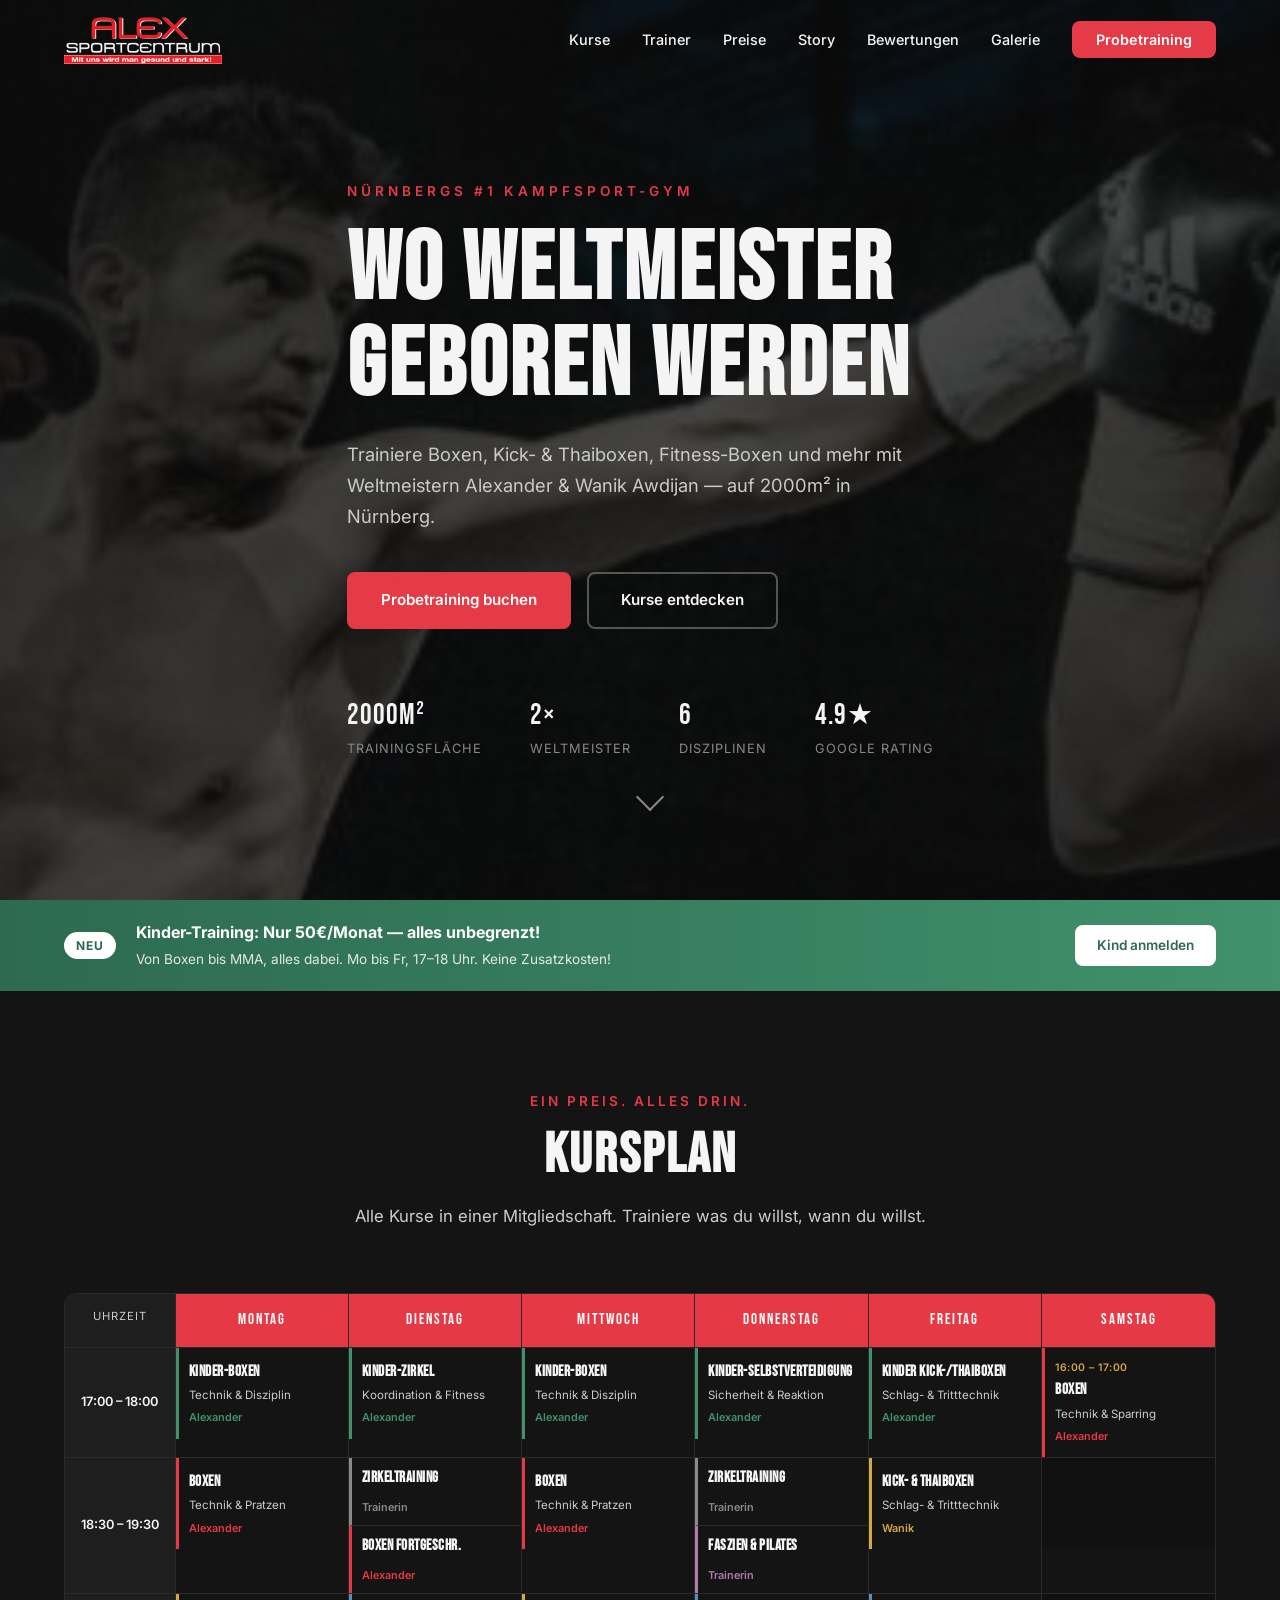
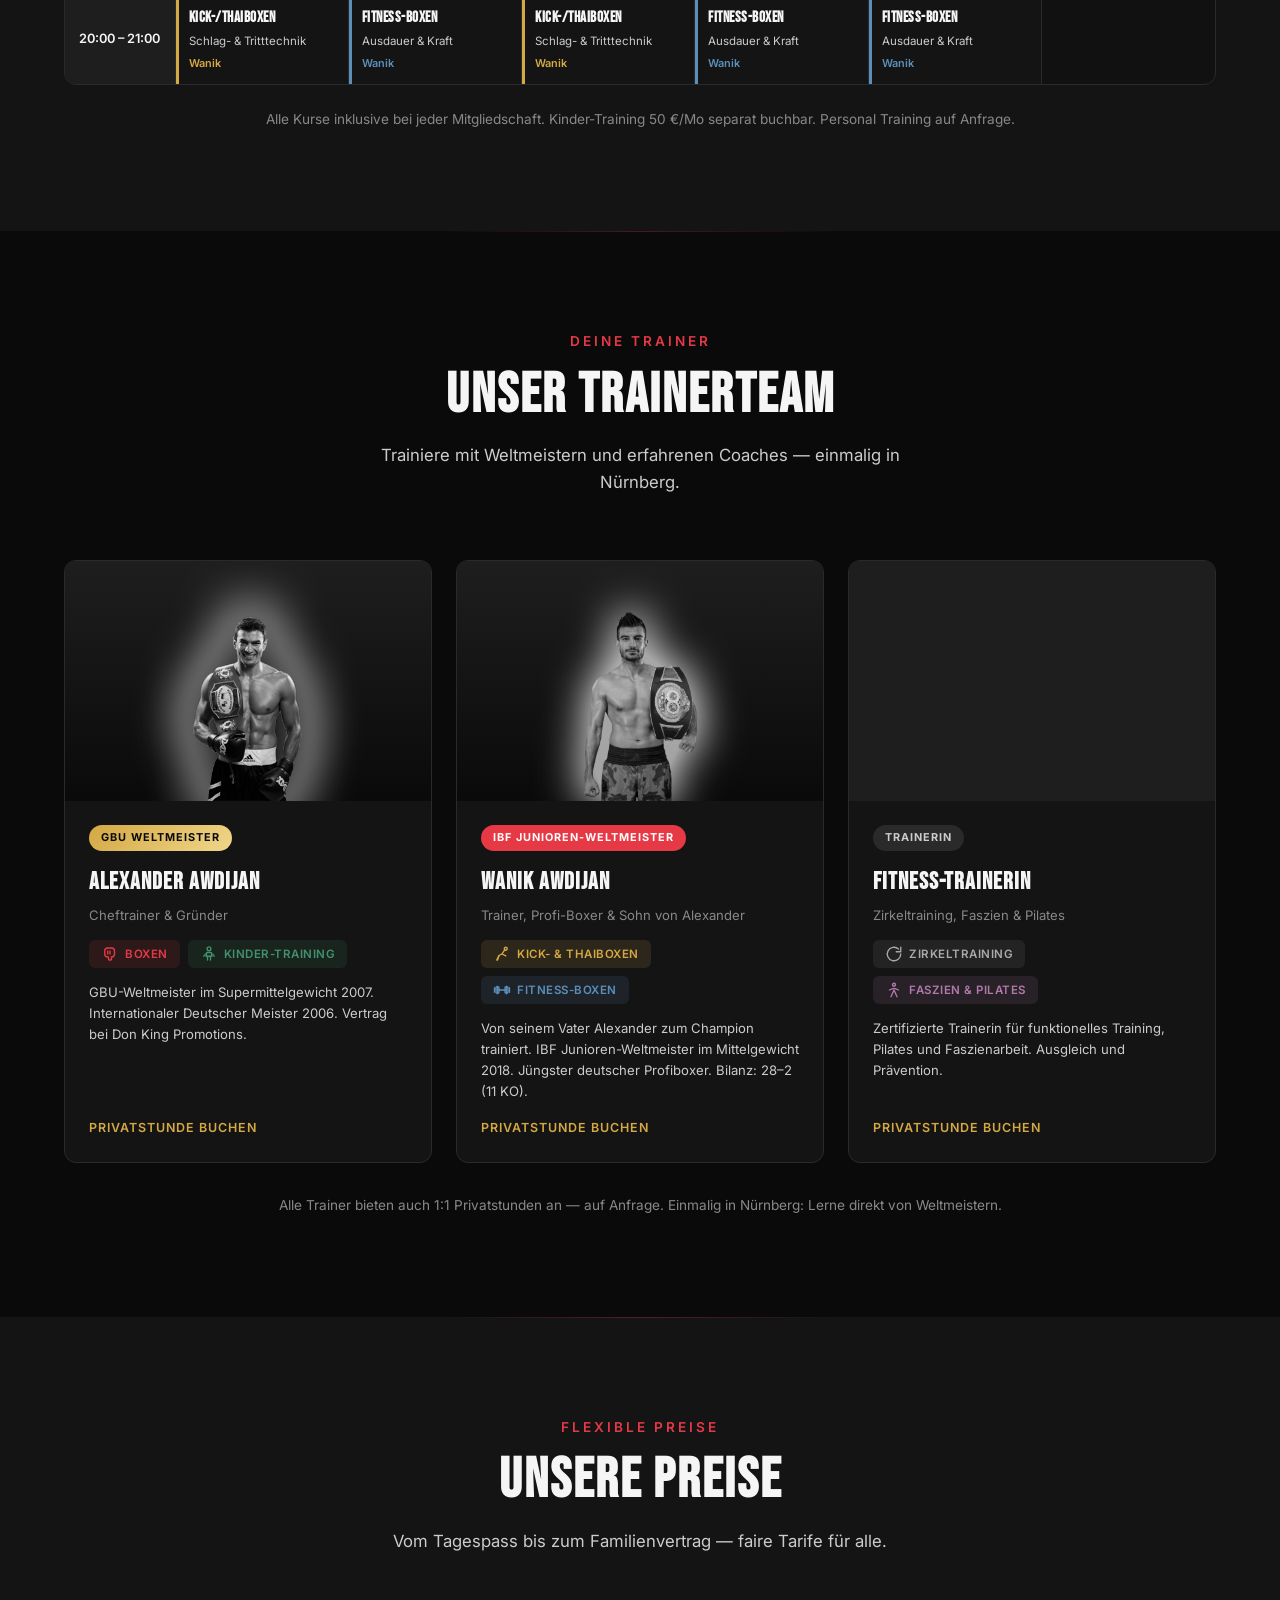
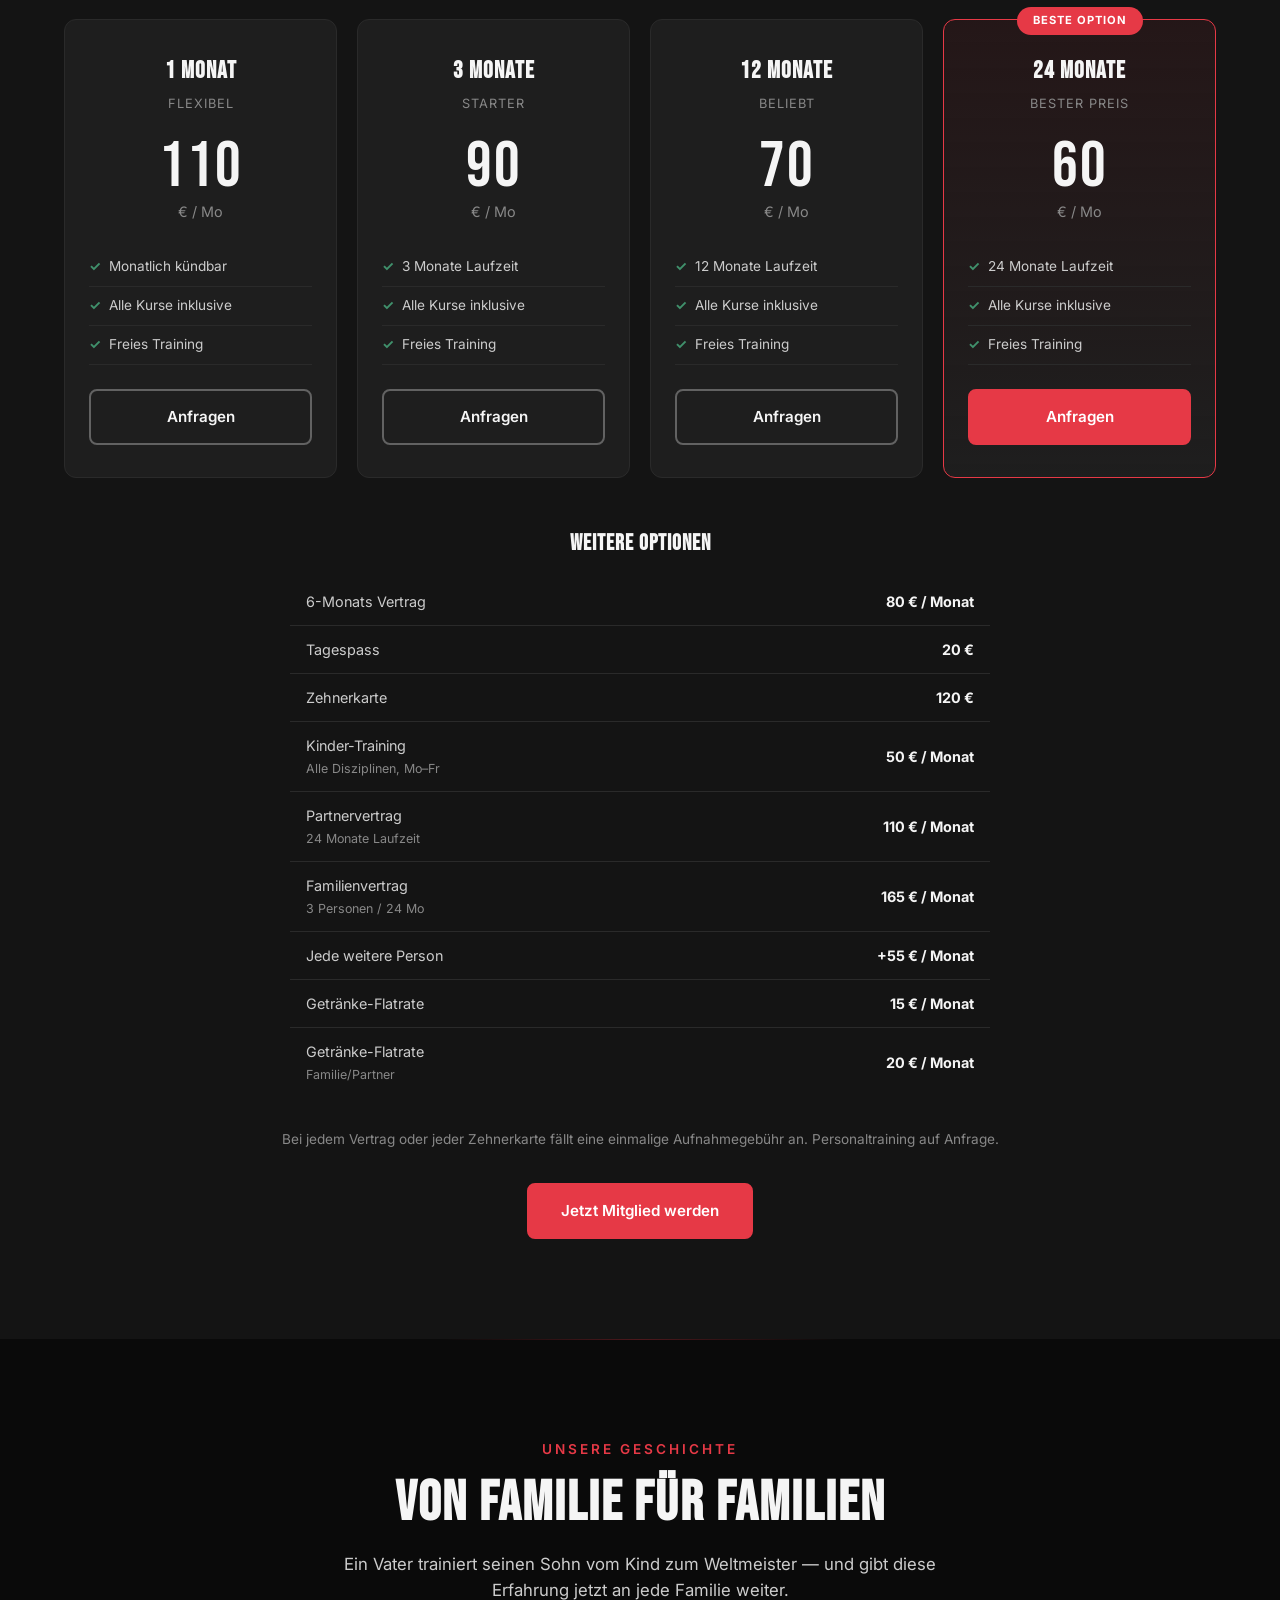
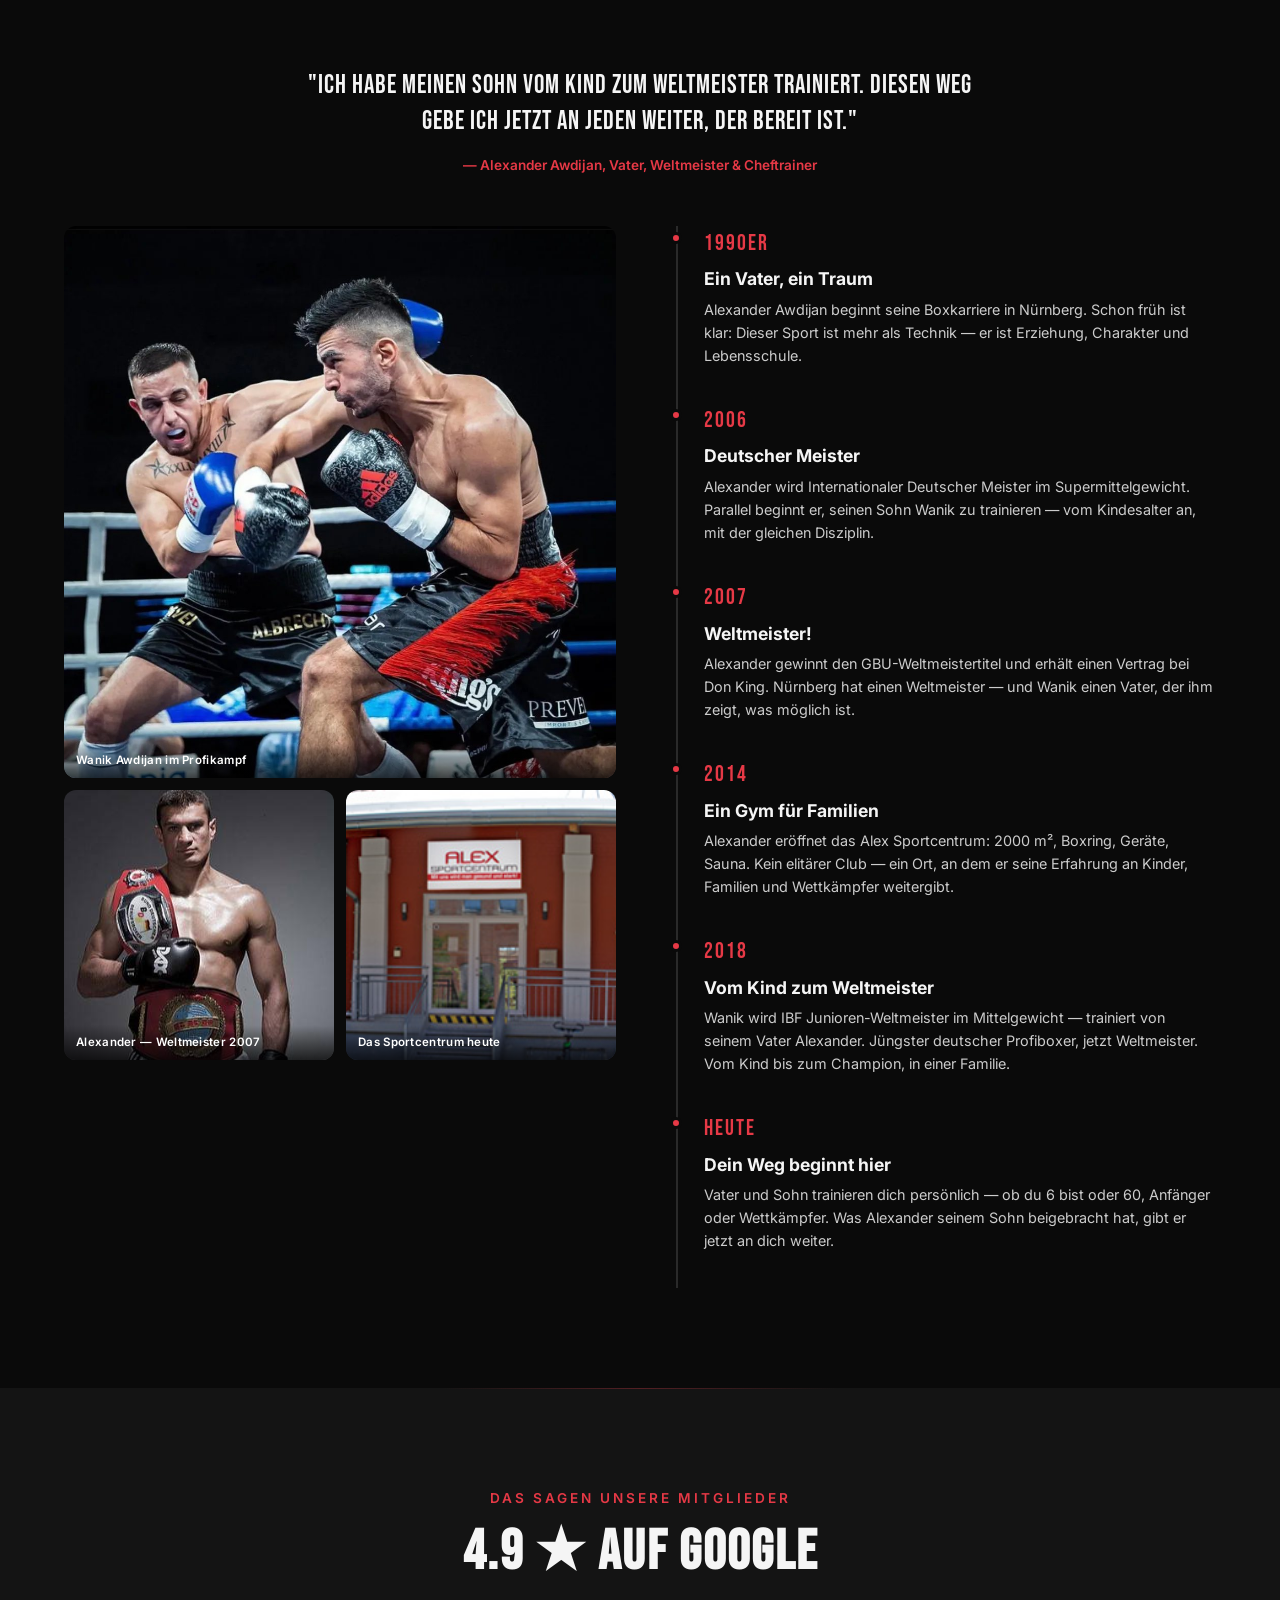
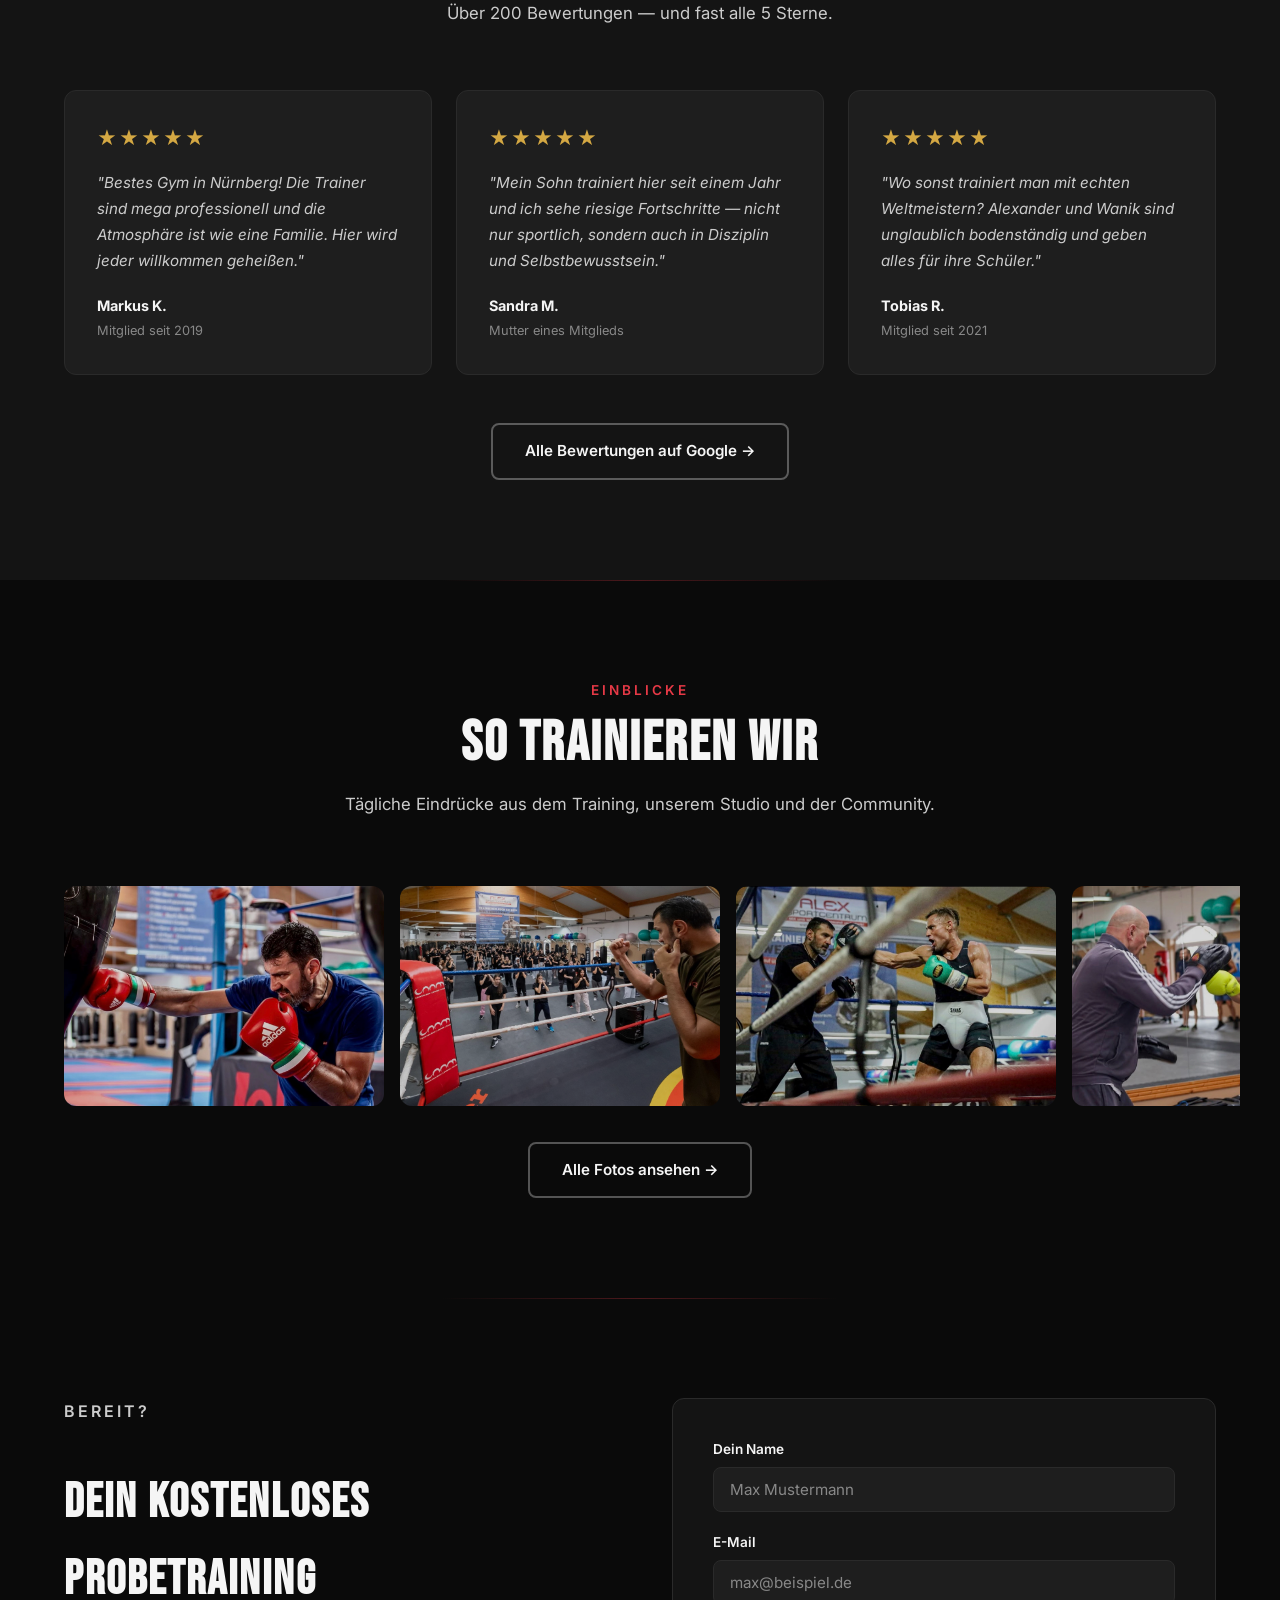
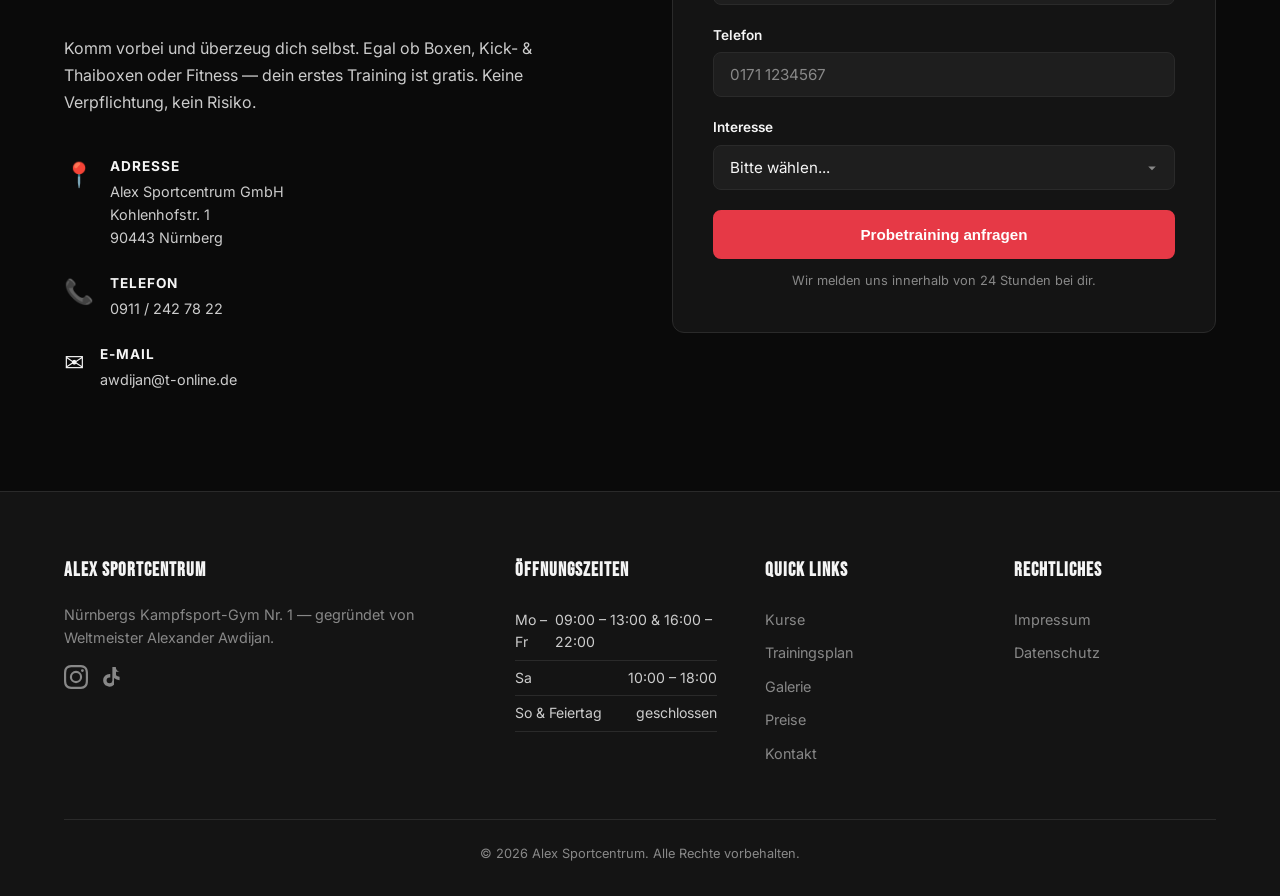
==== index.html @ 8fc9f84c "Initial commit: Alex Sportcentrum website Complete static website for Alex Sportcentrum boxing gym i" ====
<!DOCTYPE html>
<html lang="de">
<head>
  <meta charset="UTF-8">
  <meta name="viewport" content="width=device-width, initial-scale=1.0">
  <title>Alex Sportcentrum — Boxen, Kampfsport & Fitness in Nürnberg</title>
  <meta name="description" content="Alex Sportcentrum Nürnberg: Boxen, Kick- & Thaiboxen, Fitness-Boxen & mehr. Trainiere mit Weltmeistern Alexander & Wanik Awdijan. Probetraining jetzt buchen!">
  <meta property="og:title" content="Alex Sportcentrum — Wo Weltmeister geboren werden">
  <meta property="og:description" content="Boxen, Kick- & Thaiboxen, Fitness-Boxen in Nürnberg. Trainiere mit Weltmeistern auf 2000m².">
  <meta property="og:type" content="website">
  <meta property="og:url" content="https://www.alex-sportcentrum.de">
  <link rel="icon" type="image/x-icon" href="assets/favicon.ico">
  <link rel="stylesheet" href="css/style.css">
  <link rel="preconnect" href="https://fonts.googleapis.com">
  <link rel="preconnect" href="https://fonts.gstatic.com" crossorigin>
  <link href="https://fonts.googleapis.com/css2?family=Bebas+Neue&family=Inter:wght@400;500;600;700&display=swap" rel="stylesheet">
</head>
<body>

  <!-- SVG Icon Sprite — Disziplin-Icons -->
  <svg xmlns="http://www.w3.org/2000/svg" style="display:none;">
    <!-- Boxen: Boxhandschuh -->
    <symbol id="icon-boxen" viewBox="0 0 24 24" fill="none" stroke="currentColor" stroke-width="1.8" stroke-linecap="round" stroke-linejoin="round">
      <path d="M18 8c0-2.2-1.8-4-4-4H9C6.8 4 5 5.8 5 8v4c0 2.2 1.8 4 4 4h1v3c0 .6.4 1 1 1h2c.6 0 1-.4 1-1v-3h0c2.2 0 4-1.8 4-4V8z"/>
      <path d="M9 8v4M12 8v4"/>
    </symbol>
    <!-- Kick-/Thaiboxen: Bein/Kick -->
    <symbol id="icon-kick" viewBox="0 0 24 24" fill="none" stroke="currentColor" stroke-width="1.8" stroke-linecap="round" stroke-linejoin="round">
      <path d="M6 20l2-6 4-2 3.5-5.5"/>
      <circle cx="17" cy="5" r="2"/>
      <path d="M12 12l5 2.5"/>
      <path d="M8 14l-3 6"/>
    </symbol>
    <!-- Fitness-Boxen: Hantel + Faust -->
    <symbol id="icon-fitness" viewBox="0 0 24 24" fill="none" stroke="currentColor" stroke-width="1.8" stroke-linecap="round" stroke-linejoin="round">
      <path d="M6 7v10M18 7v10M2 9v6M22 9v6M6 12h12"/>
      <rect x="4" y="8" width="4" height="8" rx="1"/>
      <rect x="16" y="8" width="4" height="8" rx="1"/>
    </symbol>
    <!-- Zirkeltraining: Kreislauf/Pfeile -->
    <symbol id="icon-zirkel" viewBox="0 0 24 24" fill="none" stroke="currentColor" stroke-width="1.8" stroke-linecap="round" stroke-linejoin="round">
      <path d="M21 12a9 9 0 11-3-6.7"/>
      <polyline points="21 3 21 9 15 9"/>
    </symbol>
    <!-- Faszien & Pilates: Yoga/Stretch -->
    <symbol id="icon-pilates" viewBox="0 0 24 24" fill="none" stroke="currentColor" stroke-width="1.8" stroke-linecap="round" stroke-linejoin="round">
      <circle cx="12" cy="5" r="2"/>
      <path d="M8 21l4-9 4 9"/>
      <path d="M6 12c2-1 4-2 6-2s4 1 6 2"/>
    </symbol>
    <!-- Kinder: kleiner Boxer -->
    <symbol id="icon-kinder" viewBox="0 0 24 24" fill="none" stroke="currentColor" stroke-width="1.8" stroke-linecap="round" stroke-linejoin="round">
      <circle cx="12" cy="5" r="2.5"/>
      <path d="M9 10h6l1 5h-8l1-5z"/>
      <path d="M10 15v5M14 15v5"/>
      <path d="M7 12l-2 3M17 12l2 3"/>
    </symbol>
  </svg>

  <!-- Navigation -->
  <nav class="navbar" id="navbar">
    <div class="nav-container">
      <a href="index.html" class="nav-logo">
        <img src="assets/logo.png" alt="Alex Sportcentrum Logo" onerror="this.style.display='none'; this.nextElementSibling.style.display='flex';">
        <span class="logo-text" style="display:none;">ALEX<br>SPORTCENTRUM</span>
      </a>
      <ul class="nav-menu" id="nav-menu">
        <li><a href="#kurse" class="nav-link">Kurse</a></li>
        <li><a href="#trainer" class="nav-link">Trainer</a></li>
        <li><a href="#preise" class="nav-link">Preise</a></li>
        <li><a href="#story" class="nav-link">Story</a></li>
        <li><a href="#bewertungen" class="nav-link">Bewertungen</a></li>
        <li><a href="galerie.html" class="nav-link">Galerie</a></li>
        <li><a href="#kontakt" class="nav-link nav-cta">Probetraining</a></li>
      </ul>
      <button class="burger" id="burger" aria-label="Menü öffnen">
        <span></span>
        <span></span>
        <span></span>
      </button>
    </div>
  </nav>

  <!-- Hero Section -->
  <header class="hero" id="hero">
    <div class="hero-overlay"></div>
    <div class="hero-content">
      <p class="hero-tag">Nürnbergs #1 Kampfsport-Gym</p>
      <h1>Wo Weltmeister<br>geboren werden</h1>
      <p class="hero-sub">Trainiere Boxen, Kick- & Thaiboxen, Fitness-Boxen und mehr mit Weltmeistern Alexander & Wanik Awdijan — auf 2000m² in Nürnberg.</p>
      <div class="hero-buttons">
        <a href="#kontakt" class="btn btn-primary">Probetraining buchen</a>
        <a href="#kurse" class="btn btn-outline">Kurse entdecken</a>
      </div>
      <div class="hero-stats">
        <div class="stat">
          <span class="stat-number">2000m²</span>
          <span class="stat-label">Trainingsfläche</span>
        </div>
        <div class="stat">
          <span class="stat-number">2×</span>
          <span class="stat-label">Weltmeister</span>
        </div>
        <div class="stat">
          <span class="stat-number">6</span>
          <span class="stat-label">Disziplinen</span>
        </div>
        <div class="stat">
          <span class="stat-number">4.9★</span>
          <span class="stat-label">Google Rating</span>
        </div>
      </div>
      <div class="scroll-hint" aria-hidden="true">
        <span></span>
      </div>
    </div>
  </header>

  <!-- Kinder Banner -->
  <section class="kinder-banner">
    <div class="container">
      <div class="kinder-inner">
        <span class="kinder-badge">NEU</span>
        <div class="kinder-text">
          <strong>Kinder-Training: Nur 50€/Monat — alles unbegrenzt!</strong>
          <span>Von Boxen bis MMA, alles dabei. Mo bis Fr, 17–18 Uhr. Keine Zusatzkosten!</span>
        </div>
        <a href="#kontakt" class="btn btn-small">Kind anmelden</a>
      </div>
    </div>
  </section>

  <!-- Kursplan Section -->
  <section class="section kurse" id="kurse">
    <div class="container">
      <div class="section-header">
        <p class="section-tag">Ein Preis. Alles drin.</p>
        <h2>Kursplan</h2>
        <p class="section-desc">Alle Kurse in einer Mitgliedschaft. Trainiere was du willst, wann du willst.</p>
      </div>

      <div class="kursplan-wrap">
        <table class="kursplan">
          <thead>
            <tr>
              <th class="kp-time-head">Uhrzeit</th>
              <th>Montag</th>
              <th>Dienstag</th>
              <th>Mittwoch</th>
              <th>Donnerstag</th>
              <th>Freitag</th>
              <th>Samstag</th>
            </tr>
          </thead>
          <tbody>
            <!-- 17:00 – 18:00 Kinder + Samstag Boxen -->
            <tr>
              <td class="kp-time">17:00 – 18:00</td>
              <td>
                <div class="kp-tile kp-kinder" data-discipline="kinder-boxen" role="button" tabindex="0">
                  <strong>Kinder-Boxen</strong>
                  <span class="kp-info">Technik &amp; Disziplin</span>
                  <span class="kp-trainer">Alexander</span>
                </div>
              </td>
              <td>
                <div class="kp-tile kp-kinder" data-discipline="kinder-zirkel" role="button" tabindex="0">
                  <strong>Kinder-Zirkel</strong>
                  <span class="kp-info">Koordination &amp; Fitness</span>
                  <span class="kp-trainer">Alexander</span>
                </div>
              </td>
              <td>
                <div class="kp-tile kp-kinder" data-discipline="kinder-boxen" role="button" tabindex="0">
                  <strong>Kinder-Boxen</strong>
                  <span class="kp-info">Technik &amp; Disziplin</span>
                  <span class="kp-trainer">Alexander</span>
                </div>
              </td>
              <td>
                <div class="kp-tile kp-kinder" data-discipline="kinder-sv" role="button" tabindex="0">
                  <strong>Kinder-Selbstverteidigung</strong>
                  <span class="kp-info">Sicherheit &amp; Reaktion</span>
                  <span class="kp-trainer">Alexander</span>
                </div>
              </td>
              <td>
                <div class="kp-tile kp-kinder" data-discipline="kinder-kick" role="button" tabindex="0">
                  <strong>Kinder Kick-/Thaiboxen</strong>
                  <span class="kp-info">Schlag- &amp; Tritttechnik</span>
                  <span class="kp-trainer">Alexander</span>
                </div>
              </td>
              <td>
                <div class="kp-tile kp-boxen kp-special-time" data-discipline="boxen" role="button" tabindex="0">
                  <span class="kp-alt-time">16:00 – 17:00</span>
                  <strong>Boxen</strong>
                  <span class="kp-info">Technik &amp; Sparring</span>
                  <span class="kp-trainer">Alexander</span>
                </div>
              </td>
            </tr>
            <!-- 18:30 – 19:30 -->
            <tr>
              <td class="kp-time">18:30 – 19:30</td>
              <td>
                <div class="kp-tile kp-boxen" data-discipline="boxen" role="button" tabindex="0">
                  <strong>Boxen</strong>
                  <span class="kp-info">Technik &amp; Pratzen</span>
                  <span class="kp-trainer">Alexander</span>
                </div>
              </td>
              <td class="kp-cell-stacked">
                <div class="kp-tile kp-zirkel" data-discipline="zirkel" role="button" tabindex="0">
                  <strong>Zirkeltraining</strong>
                  <span class="kp-trainer">Trainerin</span>
                </div>
                <div class="kp-tile kp-boxen" data-discipline="boxen" role="button" tabindex="0">
                  <strong>Boxen Fortgeschr.</strong>
                  <span class="kp-trainer">Alexander</span>
                </div>
              </td>
              <td>
                <div class="kp-tile kp-boxen" data-discipline="boxen" role="button" tabindex="0">
                  <strong>Boxen</strong>
                  <span class="kp-info">Technik &amp; Pratzen</span>
                  <span class="kp-trainer">Alexander</span>
                </div>
              </td>
              <td class="kp-cell-stacked">
                <div class="kp-tile kp-zirkel" data-discipline="zirkel" role="button" tabindex="0">
                  <strong>Zirkeltraining</strong>
                  <span class="kp-trainer">Trainerin</span>
                </div>
                <div class="kp-tile kp-pilates" data-discipline="pilates" role="button" tabindex="0">
                  <strong>Faszien &amp; Pilates</strong>
                  <span class="kp-trainer">Trainerin</span>
                </div>
              </td>
              <td>
                <div class="kp-tile kp-kick" data-discipline="kick" role="button" tabindex="0">
                  <strong>Kick- &amp; Thaiboxen</strong>
                  <span class="kp-info">Schlag- &amp; Tritttechnik</span>
                  <span class="kp-trainer">Wanik</span>
                </div>
              </td>
              <td><div class="kp-tile kp-empty"></div></td>
            </tr>
            <!-- 20:00 – 21:00 -->
            <tr>
              <td class="kp-time">20:00 – 21:00</td>
              <td>
                <div class="kp-tile kp-kick" data-discipline="kick" role="button" tabindex="0">
                  <strong>Kick-/Thaiboxen</strong>
                  <span class="kp-info">Schlag- &amp; Tritttechnik</span>
                  <span class="kp-trainer">Wanik</span>
                </div>
              </td>
              <td>
                <div class="kp-tile kp-fitness" data-discipline="fitness" role="button" tabindex="0">
                  <strong>Fitness-Boxen</strong>
                  <span class="kp-info">Ausdauer &amp; Kraft</span>
                  <span class="kp-trainer">Wanik</span>
                </div>
              </td>
              <td>
                <div class="kp-tile kp-kick" data-discipline="kick" role="button" tabindex="0">
                  <strong>Kick-/Thaiboxen</strong>
                  <span class="kp-info">Schlag- &amp; Tritttechnik</span>
                  <span class="kp-trainer">Wanik</span>
                </div>
              </td>
              <td>
                <div class="kp-tile kp-fitness" data-discipline="fitness" role="button" tabindex="0">
                  <strong>Fitness-Boxen</strong>
                  <span class="kp-info">Ausdauer &amp; Kraft</span>
                  <span class="kp-trainer">Wanik</span>
                </div>
              </td>
              <td>
                <div class="kp-tile kp-fitness" data-discipline="fitness" role="button" tabindex="0">
                  <strong>Fitness-Boxen</strong>
                  <span class="kp-info">Ausdauer &amp; Kraft</span>
                  <span class="kp-trainer">Wanik</span>
                </div>
              </td>
              <td><div class="kp-tile kp-empty"></div></td>
            </tr>
          </tbody>
        </table>
      </div>

      <!-- Mobile: Tagesansicht -->
      <div class="kursplan-days">
        <div class="kp-day">
          <div class="kp-day-head">Montag</div>
          <div class="kp-day-slot kp-kinder" data-discipline="kinder-boxen" role="button" tabindex="0"><span class="kp-slot-time">17:00</span><strong>Kinder-Boxen</strong><span class="kp-slot-info">Technik &amp; Disziplin · Alexander</span></div>
          <div class="kp-day-slot kp-boxen" data-discipline="boxen" role="button" tabindex="0"><span class="kp-slot-time">18:30</span><strong>Boxen</strong><span class="kp-slot-info">Technik &amp; Pratzen · Alexander</span></div>
          <div class="kp-day-slot kp-kick" data-discipline="kick" role="button" tabindex="0"><span class="kp-slot-time">20:00</span><strong>Kick-/Thaiboxen</strong><span class="kp-slot-info">Schlag- &amp; Tritttechnik · Wanik</span></div>
        </div>
        <div class="kp-day">
          <div class="kp-day-head">Dienstag</div>
          <div class="kp-day-slot kp-kinder" data-discipline="kinder-zirkel" role="button" tabindex="0"><span class="kp-slot-time">17:00</span><strong>Kinder-Zirkel</strong><span class="kp-slot-info">Koordination &amp; Fitness · Alexander</span></div>
          <div class="kp-day-slot kp-zirkel" data-discipline="zirkel" role="button" tabindex="0"><span class="kp-slot-time">18:30</span><strong>Zirkeltraining</strong><span class="kp-slot-info">Trainerin</span></div>
          <div class="kp-day-slot kp-boxen" data-discipline="boxen" role="button" tabindex="0"><span class="kp-slot-time">18:30</span><strong>Boxen Fortgeschrittene</strong><span class="kp-slot-info">Alexander</span></div>
          <div class="kp-day-slot kp-fitness" data-discipline="fitness" role="button" tabindex="0"><span class="kp-slot-time">20:00</span><strong>Fitness-Boxen</strong><span class="kp-slot-info">Ausdauer &amp; Kraft · Wanik</span></div>
        </div>
        <div class="kp-day">
          <div class="kp-day-head">Mittwoch</div>
          <div class="kp-day-slot kp-kinder" data-discipline="kinder-boxen" role="button" tabindex="0"><span class="kp-slot-time">17:00</span><strong>Kinder-Boxen</strong><span class="kp-slot-info">Technik &amp; Disziplin · Alexander</span></div>
          <div class="kp-day-slot kp-boxen" data-discipline="boxen" role="button" tabindex="0"><span class="kp-slot-time">18:30</span><strong>Boxen</strong><span class="kp-slot-info">Technik &amp; Pratzen · Alexander</span></div>
          <div class="kp-day-slot kp-kick" data-discipline="kick" role="button" tabindex="0"><span class="kp-slot-time">20:00</span><strong>Kick-/Thaiboxen</strong><span class="kp-slot-info">Schlag- &amp; Tritttechnik · Wanik</span></div>
        </div>
        <div class="kp-day">
          <div class="kp-day-head">Donnerstag</div>
          <div class="kp-day-slot kp-kinder" data-discipline="kinder-sv" role="button" tabindex="0"><span class="kp-slot-time">17:00</span><strong>Kinder-Selbstverteidigung</strong><span class="kp-slot-info">Sicherheit &amp; Reaktion · Alexander</span></div>
          <div class="kp-day-slot kp-zirkel" data-discipline="zirkel" role="button" tabindex="0"><span class="kp-slot-time">18:30</span><strong>Zirkeltraining</strong><span class="kp-slot-info">Trainerin</span></div>
          <div class="kp-day-slot kp-pilates" data-discipline="pilates" role="button" tabindex="0"><span class="kp-slot-time">18:30</span><strong>Faszien &amp; Pilates</strong><span class="kp-slot-info">Trainerin</span></div>
          <div class="kp-day-slot kp-fitness" data-discipline="fitness" role="button" tabindex="0"><span class="kp-slot-time">20:00</span><strong>Fitness-Boxen</strong><span class="kp-slot-info">Ausdauer &amp; Kraft · Wanik</span></div>
        </div>
        <div class="kp-day">
          <div class="kp-day-head">Freitag</div>
          <div class="kp-day-slot kp-kinder" data-discipline="kinder-kick" role="button" tabindex="0"><span class="kp-slot-time">17:00</span><strong>Kinder Kick-/Thaiboxen</strong><span class="kp-slot-info">Schlag- &amp; Tritttechnik · Alexander</span></div>
          <div class="kp-day-slot kp-kick" data-discipline="kick" role="button" tabindex="0"><span class="kp-slot-time">18:30</span><strong>Kick- &amp; Thaiboxen</strong><span class="kp-slot-info">Schlag- &amp; Tritttechnik · Wanik</span></div>
          <div class="kp-day-slot kp-fitness" data-discipline="fitness" role="button" tabindex="0"><span class="kp-slot-time">20:00</span><strong>Fitness-Boxen</strong><span class="kp-slot-info">Ausdauer &amp; Kraft · Wanik</span></div>
        </div>
        <div class="kp-day">
          <div class="kp-day-head">Samstag</div>
          <div class="kp-day-slot kp-boxen" data-discipline="boxen" role="button" tabindex="0"><span class="kp-slot-time">16:00</span><strong>Boxen</strong><span class="kp-slot-info">Technik &amp; Sparring · Alexander</span></div>
        </div>
      </div>

      <p class="kursplan-hint">Alle Kurse inklusive bei jeder Mitgliedschaft. Kinder-Training 50 €/Mo separat buchbar. Personal Training auf Anfrage.</p>
    </div>
  </section>

  <!-- Trainer Section -->
  <section class="section trainer-section" id="trainer">
    <div class="container">
      <div class="section-header">
        <p class="section-tag">Deine Trainer</p>
        <h2>Unser Trainerteam</h2>
        <p class="section-desc">Trainiere mit Weltmeistern und erfahrenen Coaches — einmalig in Nürnberg.</p>
      </div>

      <div class="trainer-cards">
        <!-- Alexander -->
        <div class="trainer-card">
          <div class="trainer-img">
            <img src="assets/trainer/alexander-1.png" alt="Alexander Awdijan">
          </div>
          <div class="trainer-info">
            <span class="trainer-badge trainer-badge-gold">GBU Weltmeister</span>
            <h3>Alexander Awdijan</h3>
            <p class="trainer-role">Cheftrainer &amp; Gründer</p>
            <div class="trainer-disziplinen">
              <button class="disc-tag disc-boxen" data-discipline="boxen">
                <svg class="disc-icon" width="18" height="18"><use href="#icon-boxen"/></svg>
                <span>Boxen</span>
              </button>
              <button class="disc-tag disc-kinder" data-discipline="kinder-boxen">
                <svg class="disc-icon" width="18" height="18"><use href="#icon-kinder"/></svg>
                <span>Kinder-Training</span>
              </button>
            </div>
            <p class="trainer-bio">GBU-Weltmeister im Supermittelgewicht 2007. Internationaler Deutscher Meister 2006. Vertrag bei Don King Promotions.</p>
            <a href="#kontakt" class="trainer-private">Privatstunde buchen</a>
          </div>
        </div>

        <!-- Wanik -->
        <div class="trainer-card">
          <div class="trainer-img">
            <img src="assets/trainer/wanik-1.png" alt="Wanik Awdijan">
          </div>
          <div class="trainer-info">
            <span class="trainer-badge trainer-badge-red">IBF Junioren-Weltmeister</span>
            <h3>Wanik Awdijan</h3>
            <p class="trainer-role">Trainer, Profi-Boxer &amp; Sohn von Alexander</p>
            <div class="trainer-disziplinen">
              <button class="disc-tag disc-kick" data-discipline="kick">
                <svg class="disc-icon" width="18" height="18"><use href="#icon-kick"/></svg>
                <span>Kick- &amp; Thaiboxen</span>
              </button>
              <button class="disc-tag disc-fitness" data-discipline="fitness">
                <svg class="disc-icon" width="18" height="18"><use href="#icon-fitness"/></svg>
                <span>Fitness-Boxen</span>
              </button>
            </div>
            <p class="trainer-bio">Von seinem Vater Alexander zum Champion trainiert. IBF Junioren-Weltmeister im Mittelgewicht 2018. Jüngster deutscher Profiboxer. Bilanz: 28–2 (11 KO).</p>
            <a href="#kontakt" class="trainer-private">Privatstunde buchen</a>
          </div>
        </div>

        <!-- Fitness-Trainerin -->
        <div class="trainer-card">
          <div class="trainer-img trainer-img-placeholder"></div>
          <div class="trainer-info">
            <span class="trainer-badge">Trainerin</span>
            <h3>Fitness-Trainerin</h3>
            <p class="trainer-role">Zirkeltraining, Faszien &amp; Pilates</p>
            <div class="trainer-disziplinen">
              <button class="disc-tag disc-zirkel" data-discipline="zirkel">
                <svg class="disc-icon" width="18" height="18"><use href="#icon-zirkel"/></svg>
                <span>Zirkeltraining</span>
              </button>
              <button class="disc-tag disc-pilates" data-discipline="pilates">
                <svg class="disc-icon" width="18" height="18"><use href="#icon-pilates"/></svg>
                <span>Faszien &amp; Pilates</span>
              </button>
            </div>
            <p class="trainer-bio">Zertifizierte Trainerin für funktionelles Training, Pilates und Faszienarbeit. Ausgleich und Prävention.</p>
            <a href="#kontakt" class="trainer-private">Privatstunde buchen</a>
          </div>
        </div>
      </div>

      <p class="trainer-hint">Alle Trainer bieten auch 1:1 Privatstunden an — auf Anfrage. Einmalig in Nürnberg: Lerne direkt von Weltmeistern.</p>
    </div>
  </section>

  <!-- Preise Section -->
  <section class="section preise" id="preise">
    <div class="container">
      <div class="section-header">
        <p class="section-tag">Flexible Preise</p>
        <h2>Unsere Preise</h2>
        <p class="section-desc">Vom Tagespass bis zum Familienvertrag — faire Tarife für alle.</p>
      </div>

      <!-- 4 Vertragskarten -->
      <div class="preis-cards">
        <div class="preis-card">
          <h3>1 Monat</h3>
          <p class="preis-label">Flexibel</p>
          <div class="preis-amount">
            <span class="preis-number">110</span>
            <span class="preis-currency">€ / Mo</span>
          </div>
          <ul class="preis-features">
            <li>Monatlich kündbar</li>
            <li>Alle Kurse inklusive</li>
            <li>Freies Training</li>
          </ul>
          <a href="#kontakt" class="btn btn-outline">Anfragen</a>
        </div>

        <div class="preis-card">
          <h3>3 Monate</h3>
          <p class="preis-label">Starter</p>
          <div class="preis-amount">
            <span class="preis-number">90</span>
            <span class="preis-currency">€ / Mo</span>
          </div>
          <ul class="preis-features">
            <li>3 Monate Laufzeit</li>
            <li>Alle Kurse inklusive</li>
            <li>Freies Training</li>
          </ul>
          <a href="#kontakt" class="btn btn-outline">Anfragen</a>
        </div>

        <div class="preis-card">
          <h3>12 Monate</h3>
          <p class="preis-label">Beliebt</p>
          <div class="preis-amount">
            <span class="preis-number">70</span>
            <span class="preis-currency">€ / Mo</span>
          </div>
          <ul class="preis-features">
            <li>12 Monate Laufzeit</li>
            <li>Alle Kurse inklusive</li>
            <li>Freies Training</li>
          </ul>
          <a href="#kontakt" class="btn btn-outline">Anfragen</a>
        </div>

        <div class="preis-card preis-best">
          <span class="best-badge">Beste Option</span>
          <h3>24 Monate</h3>
          <p class="preis-label">Bester Preis</p>
          <div class="preis-amount">
            <span class="preis-number">60</span>
            <span class="preis-currency">€ / Mo</span>
          </div>
          <ul class="preis-features">
            <li>24 Monate Laufzeit</li>
            <li>Alle Kurse inklusive</li>
            <li>Freies Training</li>
          </ul>
          <a href="#kontakt" class="btn btn-primary">Anfragen</a>
        </div>
      </div>

      <!-- Weitere Optionen Tabelle -->
      <div class="preis-extras">
        <h3>Weitere Optionen</h3>
        <table class="preis-tabelle">
          <tbody>
            <tr>
              <td>6-Monats Vertrag</td>
              <td><strong>80 € / Monat</strong></td>
            </tr>
            <tr>
              <td>Tagespass</td>
              <td><strong>20 €</strong></td>
            </tr>
            <tr>
              <td>Zehnerkarte</td>
              <td><strong>120 €</strong></td>
            </tr>
            <tr>
              <td>Kinder-Training <small>Alle Disziplinen, Mo–Fr</small></td>
              <td><strong>50 € / Monat</strong></td>
            </tr>
            <tr>
              <td>Partnervertrag <small>24 Monate Laufzeit</small></td>
              <td><strong>110 € / Monat</strong></td>
            </tr>
            <tr>
              <td>Familienvertrag <small>3 Personen / 24 Mo</small></td>
              <td><strong>165 € / Monat</strong></td>
            </tr>
            <tr>
              <td>Jede weitere Person</td>
              <td><strong>+55 € / Monat</strong></td>
            </tr>
            <tr>
              <td>Getränke-Flatrate</td>
              <td><strong>15 € / Monat</strong></td>
            </tr>
            <tr>
              <td>Getränke-Flatrate <small>Familie/Partner</small></td>
              <td><strong>20 € / Monat</strong></td>
            </tr>
          </tbody>
        </table>
      </div>

      <div class="preis-note">
        <p>Bei jedem Vertrag oder jeder Zehnerkarte fällt eine einmalige Aufnahmegebühr an. Personaltraining auf Anfrage.</p>
      </div>

      <div style="text-align:center; margin-top:32px;">
        <a href="#kontakt" class="btn btn-primary">Jetzt Mitglied werden</a>
      </div>
    </div>
  </section>

  <!-- Story Section -->
  <section class="section story" id="story">
    <div class="container">
      <div class="section-header">
        <p class="section-tag">Unsere Geschichte</p>
        <h2>Von Familie für Familien</h2>
        <p class="section-desc">Ein Vater trainiert seinen Sohn vom Kind zum Weltmeister — und gibt diese Erfahrung jetzt an jede Familie weiter.</p>
      </div>

      <!-- Leitspruch -->
      <div class="story-motto">
        <blockquote>"Ich habe meinen Sohn vom Kind zum Weltmeister trainiert. Diesen Weg gebe ich jetzt an jeden weiter, der bereit ist."</blockquote>
        <cite>— Alexander Awdijan, Vater, Weltmeister &amp; Cheftrainer</cite>
      </div>

      <div class="story-content">
        <div class="story-photos">
          <div class="story-photo story-photo-large">
            <img src="assets/gym/494729176_1233545928774273_9210835138481296295_n.jpg" alt="Wanik Awdijan im Kampf">
            <span class="story-photo-caption">Wanik Awdijan im Profikampf</span>
          </div>
          <div class="story-photo-row">
            <div class="story-photo">
              <img src="assets/gym/292546587_392244259556039_2441494113039056492_n.jpg" alt="Alexander Awdijan mit Weltmeister-Gürtel">
              <span class="story-photo-caption">Alexander — Weltmeister 2007</span>
            </div>
            <div class="story-photo">
              <img src="assets/banner/gym-aussen.jpg" alt="Alex Sportcentrum Nürnberg">
              <span class="story-photo-caption">Das Sportcentrum heute</span>
            </div>
          </div>
        </div>
        <div class="timeline">
          <div class="timeline-item">
            <div class="timeline-year">1990er</div>
            <div class="timeline-content">
              <h4>Ein Vater, ein Traum</h4>
              <p>Alexander Awdijan beginnt seine Boxkarriere in Nürnberg. Schon früh ist klar: Dieser Sport ist mehr als Technik — er ist Erziehung, Charakter und Lebensschule.</p>
            </div>
          </div>
          <div class="timeline-item">
            <div class="timeline-year">2006</div>
            <div class="timeline-content">
              <h4>Deutscher Meister</h4>
              <p>Alexander wird Internationaler Deutscher Meister im Supermittelgewicht. Parallel beginnt er, seinen Sohn Wanik zu trainieren — vom Kindesalter an, mit der gleichen Disziplin.</p>
            </div>
          </div>
          <div class="timeline-item">
            <div class="timeline-year">2007</div>
            <div class="timeline-content">
              <h4>Weltmeister!</h4>
              <p>Alexander gewinnt den GBU-Weltmeistertitel und erhält einen Vertrag bei Don King. Nürnberg hat einen Weltmeister — und Wanik einen Vater, der ihm zeigt, was möglich ist.</p>
            </div>
          </div>
          <div class="timeline-item">
            <div class="timeline-year">2014</div>
            <div class="timeline-content">
              <h4>Ein Gym für Familien</h4>
              <p>Alexander eröffnet das Alex Sportcentrum: 2000 m², Boxring, Geräte, Sauna. Kein elitärer Club — ein Ort, an dem er seine Erfahrung an Kinder, Familien und Wettkämpfer weitergibt.</p>
            </div>
          </div>
          <div class="timeline-item">
            <div class="timeline-year">2018</div>
            <div class="timeline-content">
              <h4>Vom Kind zum Weltmeister</h4>
              <p>Wanik wird IBF Junioren-Weltmeister im Mittelgewicht — trainiert von seinem Vater Alexander. Jüngster deutscher Profiboxer, jetzt Weltmeister. Vom Kind bis zum Champion, in einer Familie.</p>
            </div>
          </div>
          <div class="timeline-item">
            <div class="timeline-year">Heute</div>
            <div class="timeline-content">
              <h4>Dein Weg beginnt hier</h4>
              <p>Vater und Sohn trainieren dich persönlich — ob du 6 bist oder 60, Anfänger oder Wettkämpfer. Was Alexander seinem Sohn beigebracht hat, gibt er jetzt an dich weiter.</p>
            </div>
          </div>
        </div>
      </div>
    </div>
  </section>

  <!-- Bewertungen Section -->
  <section class="section bewertungen" id="bewertungen">
    <div class="container">
      <div class="section-header">
        <p class="section-tag">Das sagen unsere Mitglieder</p>
        <h2>4.9 ★ auf Google</h2>
        <p class="section-desc">Über 200 Bewertungen — und fast alle 5 Sterne.</p>
      </div>
      <div class="reviews-grid">
        <div class="review-card">
          <div class="review-stars">★★★★★</div>
          <p class="review-text">"Bestes Gym in Nürnberg! Die Trainer sind mega professionell und die Atmosphäre ist wie eine Familie. Hier wird jeder willkommen geheißen."</p>
          <div class="review-author">
            <strong>Markus K.</strong>
            <span>Mitglied seit 2019</span>
          </div>
        </div>
        <div class="review-card">
          <div class="review-stars">★★★★★</div>
          <p class="review-text">"Mein Sohn trainiert hier seit einem Jahr und ich sehe riesige Fortschritte — nicht nur sportlich, sondern auch in Disziplin und Selbstbewusstsein."</p>
          <div class="review-author">
            <strong>Sandra M.</strong>
            <span>Mutter eines Mitglieds</span>
          </div>
        </div>
        <div class="review-card">
          <div class="review-stars">★★★★★</div>
          <p class="review-text">"Wo sonst trainiert man mit echten Weltmeistern? Alexander und Wanik sind unglaublich bodenständig und geben alles für ihre Schüler."</p>
          <div class="review-author">
            <strong>Tobias R.</strong>
            <span>Mitglied seit 2021</span>
          </div>
        </div>
      </div>
      <div class="reviews-cta">
        <a href="https://www.google.com/maps/place/Alex+Sportcentrum+GmbH/@49.4434333,11.0677513,17z" target="_blank" rel="noopener" class="btn btn-outline">Alle Bewertungen auf Google &rarr;</a>
      </div>
    </div>
  </section>

  <!-- Galerie Teaser -->
  <section class="section galerie-teaser" id="galerie">
    <div class="container">
      <div class="section-header">
        <p class="section-tag">Einblicke</p>
        <h2>So trainieren wir</h2>
        <p class="section-desc">Tägliche Eindrücke aus dem Training, unserem Studio und der Community.</p>
      </div>
      <div class="gallery-scroll">
        <div class="gallery-scroll-track">
          <a href="galerie.html" class="gallery-scroll-item">
            <img src="assets/gym/gallery-alexander.jpg" alt="Alexander am Sandsack" loading="lazy">
          </a>
          <a href="galerie.html" class="gallery-scroll-item">
            <img src="assets/gym/gallery-gruppentraining.jpg" alt="Gruppentraining" loading="lazy">
          </a>
          <a href="galerie.html" class="gallery-scroll-item">
            <img src="assets/gym/gallery-ring.jpg" alt="Ring-Training" loading="lazy">
          </a>
          <a href="galerie.html" class="gallery-scroll-item">
            <img src="assets/gym/gallery-kinder.jpg" alt="Kinder-Boxen" loading="lazy">
          </a>
          <a href="galerie.html" class="gallery-scroll-item">
            <img src="assets/gym/gallery-sparring.jpg" alt="Sparring" loading="lazy">
          </a>
          <a href="galerie.html" class="gallery-scroll-item">
            <img src="assets/gym/gallery-studio.jpg" alt="Studio" loading="lazy">
          </a>
        </div>
      </div>
      <div style="text-align:center; margin-top:32px;">
        <a href="galerie.html" class="btn btn-outline">Alle Fotos ansehen &rarr;</a>
      </div>
    </div>
  </section>

  <!-- CTA / Kontakt Section -->
  <section class="section kontakt" id="kontakt">
    <div class="container">
      <div class="kontakt-grid">
        <div class="kontakt-text">
          <p class="section-tag">Bereit?</p>
          <h2>Dein kostenloses Probetraining</h2>
          <p>Komm vorbei und überzeug dich selbst. Egal ob Boxen, Kick- & Thaiboxen oder Fitness — dein erstes Training ist gratis. Keine Verpflichtung, kein Risiko.</p>
          <div class="kontakt-info">
            <div class="kontakt-item">
              <span class="kontakt-icon">📍</span>
              <div>
                <strong>Adresse</strong>
                <p><a href="https://www.google.com/maps/place/Alex+Sportcentrum+GmbH/@49.4434333,11.0677513,17z" target="_blank" rel="noopener">Alex Sportcentrum GmbH<br>Kohlenhofstr. 1<br>90443 Nürnberg</a></p>
              </div>
            </div>
            <div class="kontakt-item">
              <span class="kontakt-icon">📞</span>
              <div>
                <strong>Telefon</strong>
                <p><a href="tel:+499112427822">0911 / 242 78 22</a></p>
              </div>
            </div>
            <div class="kontakt-item">
              <span class="kontakt-icon">✉️</span>
              <div>
                <strong>E-Mail</strong>
                <p><a href="mailto:awdijan@t-online.de">awdijan@t-online.de</a></p>
              </div>
            </div>
          </div>
        </div>
        <div class="kontakt-form-wrap">
          <form class="cta-form" id="kontakt-form">
            <div class="form-group">
              <label for="name">Dein Name</label>
              <input type="text" id="name" name="name" placeholder="Max Mustermann" required>
            </div>
            <div class="form-group">
              <label for="email">E-Mail</label>
              <input type="email" id="email" name="email" placeholder="max@beispiel.de" required>
            </div>
            <div class="form-group">
              <label for="phone">Telefon</label>
              <input type="tel" id="phone" name="phone" placeholder="0171 1234567">
            </div>
            <div class="form-group">
              <label for="interest">Interesse</label>
              <select id="interest" name="interest" required>
                <option value="">Bitte wählen...</option>
                <option value="probetraining">Probetraining (allgemein)</option>
                <option value="boxen">Boxen</option>
                <option value="kick-thaiboxen">Kick- & Thaiboxen</option>
                <option value="fitness-boxen">Fitness-Boxen</option>
                <option value="zirkeltraining">Zirkeltraining</option>
                <option value="pilates">Faszien & Pilates</option>
                <option value="kinder">Kinder-Training</option>
                <option value="privattraining">Personal Training</option>
              </select>
            </div>
            <button type="submit" class="btn btn-primary btn-full">Probetraining anfragen</button>
            <p class="form-note">Wir melden uns innerhalb von 24 Stunden bei dir.</p>
          </form>
        </div>
      </div>
    </div>
  </section>

  <!-- Footer -->
  <footer class="footer">
    <div class="container">
      <div class="footer-grid">
        <div class="footer-col">
          <h4>Alex Sportcentrum</h4>
          <p>Nürnbergs Kampfsport-Gym Nr. 1 — gegründet von Weltmeister Alexander Awdijan.</p>
          <div class="footer-social">
            <a href="https://instagram.com/alexsportcentrum" target="_blank" rel="noopener" aria-label="Instagram">
              <svg width="24" height="24" viewBox="0 0 24 24" fill="currentColor"><path d="M12 2.163c3.204 0 3.584.012 4.85.07 3.252.148 4.771 1.691 4.919 4.919.058 1.265.069 1.645.069 4.849 0 3.205-.012 3.584-.069 4.849-.149 3.225-1.664 4.771-4.919 4.919-1.266.058-1.644.07-4.85.07-3.204 0-3.584-.012-4.849-.07-3.26-.149-4.771-1.699-4.919-4.92-.058-1.265-.07-1.644-.07-4.849 0-3.204.013-3.583.07-4.849.149-3.227 1.664-4.771 4.919-4.919 1.266-.057 1.645-.069 4.849-.069zM12 0C8.741 0 8.333.014 7.053.072 2.695.272.273 2.69.073 7.052.014 8.333 0 8.741 0 12c0 3.259.014 3.668.072 4.948.2 4.358 2.618 6.78 6.98 6.98C8.333 23.986 8.741 24 12 24c3.259 0 3.668-.014 4.948-.072 4.354-.2 6.782-2.618 6.979-6.98.059-1.28.073-1.689.073-4.948 0-3.259-.014-3.667-.072-4.947-.196-4.354-2.617-6.78-6.979-6.98C15.668.014 15.259 0 12 0zm0 5.838a6.162 6.162 0 100 12.324 6.162 6.162 0 000-12.324zM12 16a4 4 0 110-8 4 4 0 010 8zm6.406-11.845a1.44 1.44 0 100 2.881 1.44 1.44 0 000-2.881z"/></svg>
            </a>
            <a href="https://tiktok.com/@alexsportcentrum" target="_blank" rel="noopener" aria-label="TikTok">
              <svg width="24" height="24" viewBox="0 0 24 24" fill="currentColor"><path d="M19.59 6.69a4.83 4.83 0 01-3.77-4.25V2h-3.45v13.67a2.89 2.89 0 01-2.88 2.5 2.89 2.89 0 01-2.89-2.89 2.89 2.89 0 012.89-2.89c.28 0 .54.04.79.1v-3.5a6.37 6.37 0 00-.79-.05A6.34 6.34 0 003.15 15.2a6.34 6.34 0 0010.86 4.48V13a8.28 8.28 0 005.58 2.16v-3.44a4.85 4.85 0 01-3.59-1.44V6.69h3.59z"/></svg>
            </a>
          </div>
        </div>
        <div class="footer-col">
          <h4>Öffnungszeiten</h4>
          <ul class="footer-hours">
            <li><span>Mo – Fr</span><span>09:00 – 13:00 &amp; 16:00 – 22:00</span></li>
            <li><span>Sa</span><span>10:00 – 18:00</span></li>
            <li><span>So &amp; Feiertag</span><span>geschlossen</span></li>
          </ul>
        </div>
        <div class="footer-col">
          <h4>Quick Links</h4>
          <ul class="footer-links">
            <li><a href="#kurse">Kurse</a></li>
            <li><a href="trainingsplan.html">Trainingsplan</a></li>
            <li><a href="galerie.html">Galerie</a></li>
            <li><a href="#preise">Preise</a></li>
            <li><a href="#kontakt">Kontakt</a></li>
          </ul>
        </div>
        <div class="footer-col">
          <h4>Rechtliches</h4>
          <ul class="footer-links">
            <li><a href="impressum.html">Impressum</a></li>
            <li><a href="datenschutz.html">Datenschutz</a></li>
          </ul>
        </div>
      </div>
      <div class="footer-bottom">
        <p>&copy; 2026 Alex Sportcentrum. Alle Rechte vorbehalten.</p>
      </div>
    </div>
  </footer>

  <!-- Mobile Sticky CTA -->
  <div class="mobile-cta-bar" id="mobile-cta">
    <a href="#kontakt" class="btn btn-primary btn-full">Probetraining buchen</a>
  </div>

  <!-- Discipline Modal -->
  <div class="modal-backdrop" id="discipline-modal" aria-hidden="true" role="dialog">
    <div class="modal-container">
      <button class="modal-close" aria-label="Schließen">&times;</button>
      <div class="modal-header">
        <div class="modal-icon" id="modal-icon"></div>
        <h3 id="modal-title"></h3>
      </div>
      <div class="modal-body">
        <p class="modal-desc" id="modal-desc"></p>
        <div class="modal-trainer" id="modal-trainer"></div>
        <div class="modal-schedule">
          <h4>Trainingszeiten</h4>
          <div class="modal-times" id="modal-times"></div>
        </div>
        <a href="#kontakt" class="btn btn-primary modal-cta" id="modal-cta">Probetraining buchen</a>
      </div>
    </div>
  </div>

  <script src="js/main.js"></script>
</body>
</html>
---- css/style.css ----
/* ========================================
   Alex Sportcentrum — Style Sheet
   ======================================== */

/* --- Reset & Base --- */
*, *::before, *::after {
  margin: 0;
  padding: 0;
  box-sizing: border-box;
}

:root {
  --black: #0a0a0a;
  --dark: #141414;
  --dark-2: #1e1e1e;
  --dark-3: #2a2a2a;
  --gray: #888;
  --light-gray: #ccc;
  --white: #f5f5f5;
  --pure-white: #fff;
  --red: #e63946;
  --red-dark: #c1121f;
  --gold: #d4a843;
  --gold-light: #f0d68a;
  --green: #2d6a4f;
  --green-light: #40916c;
  --font-display: 'Bebas Neue', sans-serif;
  --font-body: 'Inter', system-ui, sans-serif;
  --max-width: 1200px;
  --radius: 12px;
  --radius-sm: 8px;
  --shadow: 0 4px 24px rgba(0, 0, 0, 0.3);
  --shadow-lg: 0 12px 48px rgba(0, 0, 0, 0.5);
  --transition: 0.3s ease;
}

html {
  scroll-behavior: smooth;
  font-size: 16px;
}

body {
  font-family: var(--font-body);
  background: var(--black);
  color: var(--white);
  line-height: 1.6;
  overflow-x: hidden;
  -webkit-font-smoothing: antialiased;
}

a {
  color: inherit;
  text-decoration: none;
}

img {
  max-width: 100%;
  height: auto;
  display: block;
}

ul {
  list-style: none;
}

.container {
  max-width: var(--max-width);
  margin: 0 auto;
  padding: 0 24px;
}

.section {
  padding: 100px 0;
  position: relative;
}

/* Subtle glow divider between sections */
.section + .section::before {
  content: '';
  position: absolute;
  top: 0;
  left: 50%;
  transform: translateX(-50%);
  width: 60%;
  max-width: 400px;
  height: 1px;
  background: radial-gradient(ellipse, rgba(230, 57, 70, 0.3), transparent 70%);
}

.section-header {
  text-align: center;
  margin-bottom: 64px;
}

.section-tag {
  font-size: 0.85rem;
  font-weight: 600;
  text-transform: uppercase;
  letter-spacing: 3px;
  color: var(--red);
  margin-bottom: 12px;
}

.section-header h2 {
  font-family: var(--font-display);
  font-size: clamp(2.2rem, 5vw, 3.5rem);
  letter-spacing: 2px;
  line-height: 1.1;
  margin-bottom: 16px;
}

.section-desc {
  font-size: 1.05rem;
  color: var(--light-gray);
  max-width: 600px;
  margin: 0 auto;
}

/* --- Buttons --- */
.btn {
  display: inline-flex;
  align-items: center;
  justify-content: center;
  padding: 14px 32px;
  border-radius: var(--radius-sm);
  font-weight: 600;
  font-size: 0.95rem;
  border: 2px solid transparent;
  cursor: pointer;
  transition: var(--transition);
  white-space: nowrap;
  position: relative;
  overflow: hidden;
}

.btn-primary {
  background: var(--red);
  color: var(--pure-white);
  border-color: var(--red);
  z-index: 1;
}

.btn-primary::before {
  content: '';
  position: absolute;
  inset: 0;
  background: linear-gradient(135deg, var(--red-dark), #a8101e);
  transform: translateX(-100%);
  transition: transform 0.4s ease;
  z-index: -1;
}

.btn-primary:hover::before {
  transform: translateX(0);
}

.btn-primary:hover {
  border-color: var(--red-dark);
  transform: translateY(-2px);
  box-shadow: 0 6px 20px rgba(230, 57, 70, 0.4);
}

.btn-outline {
  background: transparent;
  color: var(--white);
  border-color: rgba(255, 255, 255, 0.3);
}
.btn-outline:hover {
  border-color: var(--white);
  background: rgba(255, 255, 255, 0.05);
}

.btn-outline-dark {
  background: transparent;
  color: var(--white);
  border-color: var(--dark-3);
}
.btn-outline-dark:hover {
  border-color: var(--white);
}

.btn-secondary {
  background: var(--dark-2);
  color: var(--white);
  border-color: var(--dark-3);
}
.btn-secondary:hover {
  background: var(--dark-3);
  transform: translateY(-2px);
}

.btn-gold {
  background: linear-gradient(135deg, var(--gold), var(--gold-light));
  color: var(--black);
  border-color: var(--gold);
  font-weight: 700;
}
.btn-gold:hover {
  transform: translateY(-2px);
  box-shadow: 0 6px 20px rgba(212, 168, 67, 0.4);
}

.btn-small {
  padding: 8px 20px;
  font-size: 0.85rem;
  background: var(--red);
  color: var(--pure-white);
  border-color: var(--red);
}
.btn-small:hover {
  background: var(--red-dark);
}

.btn-full {
  width: 100%;
}

/* --- Navbar --- */
.navbar {
  position: fixed;
  top: 0;
  left: 0;
  right: 0;
  z-index: 1000;
  padding: 16px 0;
  transition: var(--transition);
}

.navbar.scrolled {
  background: rgba(10, 10, 10, 0.95);
  backdrop-filter: blur(12px);
  padding: 10px 0;
  box-shadow: 0 2px 20px rgba(0, 0, 0, 0.5);
}

.nav-container {
  max-width: var(--max-width);
  margin: 0 auto;
  padding: 0 24px;
  display: flex;
  align-items: center;
  justify-content: space-between;
}

.nav-logo img {
  height: 48px;
  width: auto;
}

.logo-text {
  font-family: var(--font-display);
  font-size: 1.2rem;
  line-height: 1.1;
  letter-spacing: 2px;
  align-items: center;
  color: var(--white);
}

.nav-menu {
  display: flex;
  align-items: center;
  gap: 32px;
}

.nav-link {
  font-size: 0.9rem;
  font-weight: 500;
  transition: var(--transition);
  position: relative;
}

.nav-link::after {
  content: '';
  position: absolute;
  bottom: -4px;
  left: 0;
  width: 0;
  height: 2px;
  background: var(--red);
  transition: var(--transition);
}

.nav-link:hover::after {
  width: 100%;
}

.nav-cta {
  background: var(--red);
  color: var(--pure-white) !important;
  padding: 10px 24px;
  border-radius: var(--radius-sm);
  font-weight: 600;
}

.nav-cta::after {
  display: none;
}

.nav-cta:hover {
  background: var(--red-dark);
  transform: translateY(-1px);
}

/* Burger */
.burger {
  display: none;
  flex-direction: column;
  gap: 5px;
  background: none;
  border: none;
  cursor: pointer;
  padding: 8px;
  z-index: 1001;
}

.burger span {
  display: block;
  width: 28px;
  height: 2px;
  background: var(--white);
  transition: var(--transition);
}

.burger.active span:nth-child(1) {
  transform: rotate(45deg) translate(5px, 5px);
}
.burger.active span:nth-child(2) {
  opacity: 0;
}
.burger.active span:nth-child(3) {
  transform: rotate(-45deg) translate(5px, -5px);
}

/* --- Hero --- */
.hero {
  position: relative;
  min-height: 100vh;
  display: flex;
  align-items: center;
  background: url('../assets/banner/hero-bg.jpg') center/cover no-repeat;
  background-color: var(--dark);
  overflow: hidden;
}

/* Hero entrance animations */
@keyframes hero-fade-up {
  from { opacity: 0; transform: translateY(30px); }
  to   { opacity: 1; transform: translateY(0); }
}

.hero-tag {
  animation: hero-fade-up 0.8s ease both;
  animation-delay: 0.2s;
}

.hero h1 {
  animation: hero-fade-up 0.8s ease both;
  animation-delay: 0.4s;
}

.hero-sub {
  animation: hero-fade-up 0.8s ease both;
  animation-delay: 0.6s;
}

.hero-buttons {
  animation: hero-fade-up 0.8s ease both;
  animation-delay: 0.8s;
}

.hero-stats {
  animation: hero-fade-up 0.8s ease both;
  animation-delay: 1s;
}

.hero-overlay {
  position: absolute;
  inset: 0;
  background: linear-gradient(
    135deg,
    rgba(10, 10, 10, 0.92) 0%,
    rgba(10, 10, 10, 0.7) 50%,
    rgba(10, 10, 10, 0.85) 100%
  );
}

.hero-content {
  position: relative;
  z-index: 1;
  max-width: var(--max-width);
  margin: 0 auto;
  padding: 120px 24px 80px;
}

.hero-tag {
  font-size: 0.85rem;
  font-weight: 600;
  text-transform: uppercase;
  letter-spacing: 4px;
  color: var(--red);
  margin-bottom: 20px;
}

.hero h1 {
  font-family: var(--font-display);
  font-size: clamp(3rem, 8vw, 6rem);
  line-height: 1;
  letter-spacing: 3px;
  margin-bottom: 24px;
}

.hero-sub {
  font-size: 1.15rem;
  color: var(--light-gray);
  max-width: 560px;
  margin-bottom: 40px;
  line-height: 1.7;
}

.hero-buttons {
  display: flex;
  gap: 16px;
  flex-wrap: wrap;
  margin-bottom: 64px;
}

.hero-stats {
  display: flex;
  gap: 48px;
  flex-wrap: wrap;
}

.stat {
  display: flex;
  flex-direction: column;
}

.stat-number {
  font-family: var(--font-display);
  font-size: 1.8rem;
  letter-spacing: 1px;
}

.stat-label {
  font-size: 0.8rem;
  color: var(--gray);
  text-transform: uppercase;
  letter-spacing: 1px;
}

/* Scroll hint arrow */
@keyframes scroll-bounce {
  0%, 100% { transform: translateY(0); opacity: 0.4; }
  50%      { transform: translateY(8px); opacity: 0.8; }
}

.scroll-hint {
  position: absolute;
  bottom: 32px;
  left: 50%;
  transform: translateX(-50%);
  animation: hero-fade-up 0.8s ease both;
  animation-delay: 1.4s;
}

.scroll-hint span {
  display: block;
  width: 20px;
  height: 20px;
  border-right: 2px solid var(--gray);
  border-bottom: 2px solid var(--gray);
  transform: rotate(45deg);
  animation: scroll-bounce 2s ease infinite;
}

/* --- Kinder Banner --- */
.kinder-banner {
  background: linear-gradient(90deg, var(--green), var(--green-light));
  padding: 20px 0;
}

.kinder-inner {
  display: flex;
  align-items: center;
  gap: 20px;
  flex-wrap: wrap;
}

.kinder-badge {
  background: var(--pure-white);
  color: var(--green);
  font-size: 0.75rem;
  font-weight: 700;
  padding: 4px 12px;
  border-radius: 100px;
  letter-spacing: 1px;
}

.kinder-text {
  flex: 1;
  min-width: 200px;
}

.kinder-text strong {
  display: block;
  font-size: 1rem;
  color: var(--pure-white);
}

.kinder-text span {
  font-size: 0.85rem;
  color: rgba(255, 255, 255, 0.85);
}

.kinder-banner .btn-small {
  background: var(--pure-white);
  color: var(--green);
  border-color: var(--pure-white);
}

.kinder-banner .btn-small:hover {
  background: rgba(255, 255, 255, 0.9);
}

/* --- Kursplan --- */
.kurse {
  background: var(--dark);
}

/* Kursplan Table with Tiles */
.kursplan-wrap {
  overflow-x: auto;
  -webkit-overflow-scrolling: touch;
  border-radius: var(--radius);
  border: 1px solid var(--dark-3);
}

.kursplan {
  width: 100%;
  border-collapse: collapse;
  min-width: 860px;
  table-layout: fixed;
}

.kursplan th,
.kursplan td {
  border-bottom: 1px solid var(--dark-3);
  border-right: 1px solid var(--dark-3);
  vertical-align: top;
  padding: 0;
}

.kursplan th:last-child,
.kursplan td:last-child {
  border-right: none;
}

.kursplan tbody tr:last-child td {
  border-bottom: none;
}

.kursplan thead th {
  background: var(--red);
  color: var(--pure-white);
  font-family: var(--font-display);
  font-size: 0.95rem;
  letter-spacing: 2px;
  font-weight: 400;
  padding: 14px 8px;
  text-align: center;
}

.kp-time-head {
  background: var(--dark-2) !important;
  color: var(--light-gray) !important;
  font-family: var(--font-body) !important;
  font-size: 0.7rem !important;
  text-transform: uppercase;
  letter-spacing: 1px !important;
  width: 110px;
}

.kp-time {
  background: var(--dark-2);
  padding: 16px 12px !important;
  font-size: 0.8rem;
  font-weight: 600;
  color: var(--white);
  white-space: nowrap;
  text-align: center;
  vertical-align: middle !important;
  width: 110px;
}

/* Tile inside table cell */
.kp-tile {
  display: flex;
  flex-direction: column;
  padding: 12px 10px;
  min-height: 90px;
  transition: var(--transition);
  border-left: 3px solid transparent;
}

.kp-tile:hover {
  background: rgba(255, 255, 255, 0.03);
}

.kp-tile strong {
  font-family: var(--font-display);
  font-size: 0.95rem;
  letter-spacing: 0.5px;
  margin-bottom: 3px;
  color: var(--white);
}

.kp-info {
  font-size: 0.72rem;
  color: var(--light-gray);
  line-height: 1.4;
  margin-bottom: auto;
}

.kp-trainer {
  font-size: 0.68rem;
  font-weight: 600;
  margin-top: 6px;
  color: var(--gray);
}

/* Empty cell */
.kp-empty {
  min-height: 90px;
  background: rgba(0, 0, 0, 0.15);
}

/* Tile accent colors — theme only */
.kp-boxen   { border-left-color: var(--red); }
.kp-kick    { border-left-color: var(--gold); }
.kp-fitness { border-left-color: #5b8fb9; }
.kp-zirkel  { border-left-color: #8a8a8a; }
.kp-pilates { border-left-color: #b07aab; }
.kp-kinder  { border-left-color: var(--green-light); }

.kp-boxen .kp-trainer   { color: var(--red); }
.kp-kick .kp-trainer    { color: var(--gold); }
.kp-fitness .kp-trainer { color: #5b8fb9; }
.kp-zirkel .kp-trainer  { color: #8a8a8a; }
.kp-pilates .kp-trainer { color: #b07aab; }
.kp-kinder .kp-trainer  { color: var(--green-light); }

/* Stacked cells (two courses in one slot) */
.kp-cell-stacked {
  padding: 0 !important;
}
.kp-cell-stacked .kp-tile {
  min-height: 45px;
  padding: 8px 10px;
}
.kp-cell-stacked .kp-tile:first-child {
  border-bottom: 1px solid var(--dark-3);
}

/* Saturday special time indicator */
.kp-alt-time {
  font-size: 0.65rem;
  font-weight: 600;
  color: var(--gold);
  letter-spacing: 0.5px;
  margin-bottom: 2px;
}

/* Clickable tiles */
.kp-tile[data-discipline],
.kp-day-slot[data-discipline] {
  cursor: pointer;
}
.kp-tile[data-discipline]:hover {
  background: rgba(255, 255, 255, 0.06);
}
.kp-tile[data-discipline]:focus-visible,
.kp-day-slot[data-discipline]:focus-visible {
  outline: 2px solid var(--red);
  outline-offset: -2px;
}

.kursplan-hint {
  text-align: center;
  margin-top: 24px;
  font-size: 0.85rem;
  color: var(--gray);
}

/* Mobile day-based view — hidden on desktop */
.kursplan-days {
  display: none;
}

/* --- Trainer Section --- */
.trainer-section {
  background: var(--black);
}

.trainer-cards {
  display: grid;
  grid-template-columns: repeat(3, 1fr);
  gap: 24px;
}

.trainer-card {
  background: var(--dark);
  border: 1px solid var(--dark-3);
  border-radius: var(--radius);
  overflow: hidden;
  transition: var(--transition);
  display: flex;
  flex-direction: column;
}

.trainer-card:hover {
  transform: translateY(-4px);
  box-shadow: var(--shadow);
}

.trainer-img {
  height: 240px;
  overflow: hidden;
  display: flex;
  align-items: center;
  justify-content: center;
  background: linear-gradient(180deg, var(--dark-2), var(--black));
}

.trainer-img img {
  height: 100%;
  width: auto;
  object-fit: contain;
  filter: grayscale(100%) brightness(0.9);
  transition: filter 0.5s ease;
}

.trainer-card:hover .trainer-img img {
  filter: grayscale(0%) brightness(1);
}

.trainer-img-placeholder {
  background: var(--dark-2);
}

.trainer-info {
  padding: 24px;
  flex: 1;
  display: flex;
  flex-direction: column;
}

.trainer-badge {
  display: inline-block;
  font-size: 0.68rem;
  font-weight: 700;
  text-transform: uppercase;
  letter-spacing: 1px;
  padding: 4px 12px;
  border-radius: 100px;
  margin-bottom: 12px;
  align-self: flex-start;
  background: var(--dark-3);
  color: var(--light-gray);
}

.trainer-badge-gold {
  background: linear-gradient(135deg, var(--gold), var(--gold-light));
  color: var(--black);
}

.trainer-badge-red {
  background: var(--red);
  color: var(--pure-white);
}

.trainer-info h3 {
  font-family: var(--font-display);
  font-size: 1.5rem;
  letter-spacing: 1px;
  margin-bottom: 4px;
}

.trainer-role {
  font-size: 0.82rem;
  color: var(--gray);
  margin-bottom: 14px;
}

.trainer-disziplinen {
  display: flex;
  flex-wrap: wrap;
  gap: 8px;
  margin-bottom: 14px;
}

/* Discipline tag buttons */
.disc-tag {
  display: inline-flex;
  align-items: center;
  gap: 6px;
  font-size: 0.72rem;
  font-weight: 600;
  text-transform: uppercase;
  letter-spacing: 0.5px;
  padding: 5px 12px;
  border-radius: 6px;
  border: none;
  cursor: pointer;
  transition: var(--transition);
  font-family: var(--font-body);
  background: rgba(255, 255, 255, 0.06);
  color: var(--light-gray);
}

.disc-tag:hover {
  filter: brightness(1.3);
  transform: translateY(-1px);
}

.disc-icon {
  flex-shrink: 0;
}

/* Disc-tag color variants */
.disc-boxen  { background: rgba(230, 57, 70, 0.12); color: var(--red); }
.disc-kick   { background: rgba(212, 168, 67, 0.12); color: var(--gold); }
.disc-fitness { background: rgba(91, 143, 185, 0.12); color: #5b8fb9; }
.disc-zirkel  { background: rgba(138, 138, 138, 0.12); color: #aaa; }
.disc-pilates { background: rgba(176, 122, 171, 0.12); color: #b07aab; }
.disc-kinder  { background: rgba(64, 145, 108, 0.12); color: var(--green-light); }

.trainer-bio {
  font-size: 0.82rem;
  color: var(--light-gray);
  line-height: 1.6;
  flex-grow: 1;
  margin-bottom: 16px;
}

.trainer-private {
  display: inline-block;
  font-size: 0.78rem;
  font-weight: 600;
  text-transform: uppercase;
  letter-spacing: 1px;
  color: var(--gold);
  transition: var(--transition);
}

.trainer-private:hover {
  color: var(--gold-light);
}

.trainer-hint {
  text-align: center;
  margin-top: 32px;
  font-size: 0.85rem;
  color: var(--gray);
}

/* --- Discipline Modal --- */
.modal-backdrop {
  position: fixed;
  inset: 0;
  z-index: 1000;
  background: rgba(0, 0, 0, 0.7);
  -webkit-backdrop-filter: blur(8px);
  backdrop-filter: blur(8px);
  display: flex;
  align-items: center;
  justify-content: center;
  opacity: 0;
  visibility: hidden;
  transition: opacity 0.3s, visibility 0.3s;
}

.modal-backdrop.is-open {
  opacity: 1;
  visibility: visible;
}

.modal-container {
  background: var(--dark);
  border: 1px solid var(--dark-3);
  border-radius: var(--radius);
  width: 90%;
  max-width: 520px;
  max-height: 85vh;
  overflow-y: auto;
  transform: translateY(24px);
  transition: transform 0.3s ease;
  position: relative;
}

.modal-backdrop.is-open .modal-container {
  transform: translateY(0);
}

.modal-header {
  display: flex;
  align-items: center;
  gap: 14px;
  padding: 28px 28px 0;
}

.modal-icon {
  width: 48px;
  height: 48px;
  border-radius: 12px;
  display: flex;
  align-items: center;
  justify-content: center;
  flex-shrink: 0;
}

.modal-icon svg {
  width: 28px;
  height: 28px;
}

.modal-header h3 {
  font-family: var(--font-display);
  font-size: 1.6rem;
  letter-spacing: 1px;
}

.modal-close {
  position: absolute;
  top: 16px;
  right: 16px;
  width: 36px;
  height: 36px;
  border: none;
  background: var(--dark-2);
  color: var(--gray);
  border-radius: 50%;
  font-size: 1.2rem;
  cursor: pointer;
  display: flex;
  align-items: center;
  justify-content: center;
  transition: var(--transition);
}

.modal-close:hover {
  background: var(--dark-3);
  color: var(--white);
}

.modal-body {
  padding: 20px 28px 28px;
}

.modal-desc {
  font-size: 0.9rem;
  color: var(--light-gray);
  line-height: 1.7;
  margin-bottom: 20px;
}

.modal-trainer {
  display: flex;
  align-items: center;
  gap: 10px;
  margin-bottom: 20px;
  font-size: 0.85rem;
  color: var(--gray);
}

.modal-trainer strong {
  color: var(--white);
}

.modal-schedule {
  margin-bottom: 24px;
}

.modal-schedule h4 {
  font-family: var(--font-display);
  font-size: 0.9rem;
  letter-spacing: 1px;
  margin-bottom: 10px;
  color: var(--white);
}

.modal-times {
  display: flex;
  flex-direction: column;
  gap: 6px;
}

.modal-time-row {
  display: flex;
  justify-content: space-between;
  font-size: 0.82rem;
  padding: 6px 0;
  border-bottom: 1px solid var(--dark-3);
  color: var(--light-gray);
}

.modal-time-row span:first-child {
  font-weight: 600;
  color: var(--white);
}

.modal-cta {
  display: block;
  text-align: center;
}

body.modal-open {
  overflow: hidden;
  position: fixed;
  width: 100%;
}

@media (max-width: 1024px) {
  .trainer-cards {
    grid-template-columns: repeat(2, 1fr);
  }
}

@media (max-width: 480px) {
  .trainer-cards {
    grid-template-columns: 1fr;
  }
}

/* --- Preise --- */
.preise {
  background: var(--dark);
}

.preis-cards {
  display: grid;
  grid-template-columns: repeat(4, 1fr);
  gap: 20px;
}

.preis-card {
  background: var(--dark-2);
  border: 1px solid var(--dark-3);
  border-radius: var(--radius);
  padding: 32px 24px;
  text-align: center;
  transition: var(--transition);
  position: relative;
  display: flex;
  flex-direction: column;
}

.preis-card:hover {
  transform: translateY(-4px);
  box-shadow: var(--shadow);
}

.preis-card h3 {
  font-family: var(--font-display);
  font-size: 1.5rem;
  letter-spacing: 1px;
  margin-bottom: 4px;
}

.preis-label {
  font-size: 0.8rem;
  color: var(--gray);
  text-transform: uppercase;
  letter-spacing: 1px;
  margin-bottom: 20px;
}

.preis-amount {
  margin-bottom: 24px;
}

.preis-number {
  font-family: var(--font-display);
  font-size: 4rem;
  line-height: 1;
  letter-spacing: 2px;
  display: block;
}

.preis-currency {
  font-size: 0.9rem;
  color: var(--gray);
}

.preis-features {
  list-style: none;
  text-align: left;
  margin: 0 0 24px;
  padding: 0;
  flex-grow: 1;
}

.preis-features li {
  padding: 8px 0;
  font-size: 0.85rem;
  color: var(--light-gray);
  border-bottom: 1px solid var(--dark-3);
  padding-left: 20px;
  position: relative;
}

.preis-features li::before {
  content: '\2713';
  position: absolute;
  left: 0;
  color: var(--green-light);
  font-weight: 700;
}

.preis-card .btn {
  margin-top: auto;
  width: 100%;
}

.preis-best {
  border-color: var(--red);
  background: linear-gradient(180deg, rgba(230, 57, 70, 0.08), var(--dark-2));
}

.best-badge {
  position: absolute;
  top: -13px;
  left: 50%;
  transform: translateX(-50%);
  background: var(--red);
  color: var(--pure-white);
  font-size: 0.7rem;
  font-weight: 700;
  text-transform: uppercase;
  letter-spacing: 1px;
  padding: 5px 16px;
  border-radius: 100px;
  white-space: nowrap;
}

.preis-extras {
  margin-top: 48px;
}

.preis-extras h3 {
  font-family: var(--font-display);
  font-size: 1.4rem;
  letter-spacing: 1px;
  margin-bottom: 16px;
  text-align: center;
}

.preis-tabelle {
  width: 100%;
  max-width: 700px;
  margin: 0 auto;
  border-collapse: collapse;
}

.preis-tabelle td {
  padding: 12px 16px;
  font-size: 0.9rem;
  color: var(--light-gray);
  border-bottom: 1px solid var(--dark-3);
}

.preis-tabelle td:last-child {
  text-align: right;
  white-space: nowrap;
  color: var(--white);
}

.preis-tabelle td small {
  display: block;
  font-size: 0.78rem;
  color: var(--gray);
  margin-top: 2px;
}

.preis-tabelle tr:last-child td {
  border-bottom: none;
}

.preis-note {
  text-align: center;
  margin-top: 32px;
}

.preis-note p {
  font-size: 0.85rem;
  color: var(--gray);
}

@media (max-width: 1024px) {
  .preis-cards {
    grid-template-columns: repeat(2, 1fr);
  }
}

@media (max-width: 480px) {
  .preis-cards {
    grid-template-columns: 1fr;
  }
}

/* --- Story --- */
.story {
  background: var(--black);
}

.story-motto {
  text-align: center;
  max-width: 680px;
  margin: 0 auto 48px;
}

.story-motto blockquote {
  font-family: var(--font-display);
  font-size: 1.6rem;
  letter-spacing: 1px;
  line-height: 1.4;
  color: var(--white);
  margin-bottom: 12px;
}

.story-motto cite {
  font-style: normal;
  font-size: 0.85rem;
  color: var(--red);
  font-weight: 600;
}

.story-content {
  display: grid;
  grid-template-columns: 1fr 1fr;
  gap: 48px;
  align-items: start;
}

.story-photos {
  display: flex;
  flex-direction: column;
  gap: 12px;
}

.story-photo {
  border-radius: var(--radius);
  overflow: hidden;
  position: relative;
  background: var(--dark-2);
}

.story-photo img {
  width: 100%;
  height: 100%;
  object-fit: cover;
  display: block;
}

.story-photo-large {
  aspect-ratio: 1 / 1;
}

.story-photo-row {
  display: grid;
  grid-template-columns: 1fr 1fr;
  gap: 12px;
}

.story-photo-row .story-photo {
  aspect-ratio: 1 / 1;
}

.story-photo-caption {
  position: absolute;
  bottom: 0;
  left: 0;
  right: 0;
  padding: 8px 12px;
  font-size: 0.72rem;
  font-weight: 600;
  color: var(--pure-white);
  background: linear-gradient(transparent, rgba(0, 0, 0, 0.7));
  letter-spacing: 0.3px;
}

.timeline {
  position: relative;
  padding-left: 40px;
}

.timeline::before {
  content: '';
  position: absolute;
  left: 12px;
  top: 0;
  bottom: 0;
  width: 2px;
  background: var(--dark-3);
}

.timeline-item {
  position: relative;
  margin-bottom: 36px;
}

.timeline-item::before {
  content: '';
  position: absolute;
  left: -34px;
  top: 6px;
  width: 12px;
  height: 12px;
  border-radius: 50%;
  background: var(--red);
  border: 3px solid var(--black);
}

.timeline-year {
  font-family: var(--font-display);
  font-size: 1.4rem;
  color: var(--red);
  letter-spacing: 2px;
  margin-bottom: 4px;
}

.timeline-content h4 {
  font-size: 1.1rem;
  margin-bottom: 4px;
}

.timeline-content p {
  font-size: 0.9rem;
  color: var(--light-gray);
  line-height: 1.6;
}

/* --- Bewertungen --- */
.bewertungen {
  background: var(--dark);
}

.reviews-grid {
  display: grid;
  grid-template-columns: repeat(auto-fit, minmax(300px, 1fr));
  gap: 24px;
}

.review-card {
  background: var(--dark-2);
  border: 1px solid var(--dark-3);
  border-radius: var(--radius);
  padding: 32px;
  transition: var(--transition);
}

.review-card:hover {
  transform: translateY(-4px);
  box-shadow: var(--shadow);
}

.review-stars {
  color: var(--gold);
  font-size: 1.2rem;
  margin-bottom: 16px;
  letter-spacing: 2px;
}

.review-text {
  font-size: 0.95rem;
  color: var(--light-gray);
  line-height: 1.7;
  margin-bottom: 20px;
  font-style: italic;
}

.review-author strong {
  display: block;
  font-size: 0.9rem;
}

.review-author span {
  font-size: 0.8rem;
  color: var(--gray);
}

.reviews-cta {
  text-align: center;
  margin-top: 48px;
}

/* --- Kontakt --- */
.kontakt {
  background: var(--black);
}

.kontakt-grid {
  display: grid;
  grid-template-columns: 1fr 1fr;
  gap: 64px;
  align-items: start;
}

.kontakt-text h2 {
  font-family: var(--font-display);
  font-size: clamp(2rem, 4vw, 3rem);
  letter-spacing: 2px;
  margin-bottom: 16px;
}

.kontakt-text > p {
  color: var(--light-gray);
  font-size: 1rem;
  line-height: 1.7;
  margin-bottom: 40px;
}

.kontakt-info {
  display: flex;
  flex-direction: column;
  gap: 24px;
}

.kontakt-item {
  display: flex;
  gap: 16px;
  align-items: flex-start;
}

.kontakt-icon {
  font-size: 1.5rem;
  flex-shrink: 0;
}

.kontakt-item strong {
  display: block;
  font-size: 0.85rem;
  text-transform: uppercase;
  letter-spacing: 1px;
  margin-bottom: 2px;
}

.kontakt-item p {
  font-size: 0.9rem;
  color: var(--light-gray);
}

.kontakt-item a:hover {
  color: var(--red);
}

/* Form */
.kontakt-form-wrap {
  background: var(--dark);
  border: 1px solid var(--dark-3);
  border-radius: var(--radius);
  padding: 40px;
}

.form-group {
  margin-bottom: 20px;
}

.form-group label {
  display: block;
  font-size: 0.85rem;
  font-weight: 600;
  margin-bottom: 6px;
  color: var(--white);
}

.form-group input,
.form-group select {
  width: 100%;
  padding: 12px 16px;
  background: var(--dark-2);
  border: 1px solid var(--dark-3);
  border-radius: var(--radius-sm);
  color: var(--white);
  font-family: var(--font-body);
  font-size: 0.95rem;
  transition: var(--transition);
  appearance: none;
  -webkit-appearance: none;
}

.form-group select {
  background-image: url("data:image/svg+xml,%3Csvg xmlns='http://www.w3.org/2000/svg' width='12' height='12' fill='%23888' viewBox='0 0 16 16'%3E%3Cpath d='M8 11L3 6h10z'/%3E%3C/svg%3E");
  background-repeat: no-repeat;
  background-position: right 16px center;
  padding-right: 40px;
}

.form-group input:focus,
.form-group select:focus {
  outline: none;
  border-color: var(--red);
  box-shadow: 0 0 0 3px rgba(230, 57, 70, 0.15);
}

.form-group input::placeholder {
  color: var(--gray);
}

.form-note {
  text-align: center;
  margin-top: 12px;
  font-size: 0.8rem;
  color: var(--gray);
}

/* Form Success */
.form-success {
  text-align: center;
  padding: 40px 20px;
}

.form-success h3 {
  font-family: var(--font-display);
  font-size: 1.8rem;
  margin-bottom: 8px;
}

.form-success p {
  color: var(--light-gray);
}

/* --- Footer --- */
.footer {
  background: var(--dark);
  border-top: 1px solid var(--dark-3);
  padding: 64px 0 32px;
}

.footer-grid {
  display: grid;
  grid-template-columns: 2fr 1fr 1fr 1fr;
  gap: 48px;
  margin-bottom: 48px;
}

.footer-col h4 {
  font-family: var(--font-display);
  font-size: 1.2rem;
  letter-spacing: 1px;
  margin-bottom: 16px;
}

.footer-col > p {
  font-size: 0.9rem;
  color: var(--gray);
  line-height: 1.6;
  margin-bottom: 16px;
}

.footer-social {
  display: flex;
  gap: 12px;
}

.footer-social a {
  color: var(--gray);
  transition: var(--transition);
}

.footer-social a:hover {
  color: var(--red);
}

.footer-hours li {
  display: flex;
  justify-content: space-between;
  padding: 6px 0;
  font-size: 0.88rem;
  color: var(--light-gray);
  border-bottom: 1px solid var(--dark-3);
}

.footer-links li {
  padding: 4px 0;
}

.footer-links a {
  font-size: 0.9rem;
  color: var(--gray);
  transition: var(--transition);
}

.footer-links a:hover {
  color: var(--white);
}

.footer-bottom {
  border-top: 1px solid var(--dark-3);
  padding-top: 24px;
  text-align: center;
}

.footer-bottom p {
  font-size: 0.8rem;
  color: var(--gray);
}

/* ========================================
   Responsive
   ======================================== */

/* --- Tablet (1024px) --- */
@media (max-width: 1024px) {
  .story-content {
    grid-template-columns: 1fr;
  }

  .kontakt-grid {
    grid-template-columns: 1fr;
  }

  .footer-grid {
    grid-template-columns: 1fr 1fr;
  }
}

/* --- Mobile (768px) --- */
@media (max-width: 768px) {
  .section {
    padding: 64px 0;
  }

  .section-header {
    margin-bottom: 40px;
  }

  .section-desc {
    font-size: 0.95rem;
  }

  .container {
    padding: 0 16px;
  }

  /* Mobile Nav */
  .nav-menu {
    position: fixed;
    top: 0;
    right: -100%;
    width: 280px;
    height: 100vh;
    background: var(--dark);
    flex-direction: column;
    align-items: flex-start;
    padding: 100px 32px 32px;
    gap: 0;
    transition: var(--transition);
    box-shadow: var(--shadow-lg);
  }

  .nav-menu.active {
    right: 0;
  }

  .nav-menu li {
    width: 100%;
  }

  .nav-link {
    display: block;
    padding: 16px 0;
    font-size: 1.1rem;
    border-bottom: 1px solid var(--dark-3);
  }

  .nav-link::after {
    display: none;
  }

  .nav-cta {
    margin-top: 16px;
    text-align: center;
    display: block;
    border-radius: var(--radius-sm);
  }

  .burger {
    display: flex;
  }

  /* Hero — square fight photo, black & white, decent */
  .hero {
    background-image: url('../assets/gym/494729176_1233545928774273_9210835138481296295_n.jpg');
    background-position: center 20%;
  }

  .hero-overlay {
    -webkit-backdrop-filter: grayscale(100%) brightness(0.55) contrast(1.15);
    backdrop-filter: grayscale(100%) brightness(0.55) contrast(1.15);
    background: linear-gradient(
      180deg,
      rgba(10, 10, 10, 0.82) 0%,
      rgba(10, 10, 10, 0.55) 45%,
      rgba(10, 10, 10, 0.88) 100%
    );
  }

  .hero-content {
    padding: 100px 16px 60px;
  }

  .hero-sub {
    font-size: 1rem;
  }

  .hero-stats {
    gap: 16px;
  }

  .stat-number {
    font-size: 1.3rem;
  }

  .stat-label {
    font-size: 0.7rem;
  }

  /* Kinder Banner */
  .kinder-inner {
    flex-direction: column;
    text-align: center;
  }

  /* ===== Kursplan Mobile — Tagesansicht ===== */
  .kursplan-wrap {
    display: none;
  }

  .kursplan-days {
    display: flex;
    flex-direction: column;
    gap: 16px;
  }

  .kp-day {
    border-radius: var(--radius);
    border: 1px solid var(--dark-3);
    overflow: hidden;
    background: var(--dark);
  }

  .kp-day-head {
    background: var(--red);
    color: var(--pure-white);
    font-family: var(--font-display);
    font-size: 1.1rem;
    letter-spacing: 2px;
    padding: 10px 16px;
  }

  .kp-day-slot {
    display: flex;
    align-items: center;
    gap: 10px;
    padding: 10px 16px;
    border-bottom: 1px solid var(--dark-3);
    border-left: 3px solid transparent;
  }

  .kp-day-slot:last-child {
    border-bottom: none;
  }

  .kp-day-slot[data-discipline]:active {
    background: rgba(255, 255, 255, 0.06);
  }

  .kp-slot-time {
    font-size: 0.72rem;
    font-weight: 700;
    color: var(--gray);
    min-width: 38px;
    flex-shrink: 0;
  }

  .kp-day-slot strong {
    font-family: var(--font-display);
    font-size: 0.9rem;
    letter-spacing: 0.5px;
    color: var(--white);
    min-width: 72px;
    flex-shrink: 0;
  }

  .kp-slot-info {
    font-size: 0.72rem;
    color: var(--light-gray);
    flex: 1;
  }

  /* Accent colors */
  .kp-day-slot.kp-boxen  { border-left-color: var(--red); }
  .kp-day-slot.kp-kick   { border-left-color: var(--gold); }
  .kp-day-slot.kp-mma    { border-left-color: var(--red-dark); }
  .kp-day-slot.kp-muay   { border-left-color: var(--gold-light); }
  .kp-day-slot.kp-kinder { border-left-color: var(--green-light); }
  .kp-day-slot.kp-open   { border-left-color: var(--dark-3); }

  .kursplan-hint {
    font-size: 0.8rem;
  }

  /* ===== Trainer Cards Mobile ===== */
  .trainer-cards {
    grid-template-columns: 1fr;
    gap: 16px;
  }

  .trainer-card {
    flex-direction: row;
    align-items: stretch;
  }

  .trainer-img {
    height: auto;
    width: 120px;
    min-height: 160px;
    flex-shrink: 0;
  }

  .trainer-img img {
    width: 100%;
    height: 100%;
    object-fit: cover;
  }

  .trainer-info {
    padding: 16px;
  }

  .trainer-badge {
    font-size: 0.6rem;
    padding: 3px 10px;
    margin-bottom: 8px;
  }

  .trainer-info h3 {
    font-size: 1.2rem;
  }

  .trainer-role {
    font-size: 0.78rem;
    margin-bottom: 10px;
  }

  .trainer-disziplinen {
    margin-bottom: 10px;
  }

  .trainer-disziplinen li {
    font-size: 0.65rem;
    padding: 2px 8px;
  }

  .trainer-bio {
    font-size: 0.78rem;
    margin-bottom: 12px;
    line-height: 1.5;
  }

  .trainer-private {
    font-size: 0.72rem;
  }

  .trainer-hint {
    font-size: 0.8rem;
    margin-top: 20px;
  }

  /* ===== Preise Cards Mobile ===== */
  .preis-cards {
    grid-template-columns: 1fr 1fr;
    gap: 12px;
  }

  .preis-card {
    padding: 24px 16px;
  }

  .preis-card h3 {
    font-size: 1.2rem;
  }

  .preis-number {
    font-size: 3rem;
  }

  .preis-features li {
    font-size: 0.8rem;
    padding: 6px 0;
    padding-left: 18px;
  }

  .preis-extras {
    margin-top: 32px;
  }

  .preis-tabelle td {
    padding: 10px 12px;
    font-size: 0.82rem;
  }

  /* ===== Story Mobile ===== */
  .story-motto {
    margin-bottom: 32px;
  }

  .story-motto blockquote {
    font-size: 1.3rem;
  }

  .story-motto cite {
    font-size: 0.8rem;
  }

  .story-photos {
    display: none;
  }

  .timeline {
    padding-left: 32px;
  }

  .timeline-item::before {
    left: -26px;
    width: 10px;
    height: 10px;
  }

  .timeline-year {
    font-size: 1.2rem;
  }

  .timeline-content h4 {
    font-size: 1rem;
  }

  .timeline-content p {
    font-size: 0.85rem;
  }

  /* ===== Bewertungen Mobile ===== */
  .reviews-grid {
    grid-template-columns: 1fr;
    gap: 16px;
  }

  .review-card {
    padding: 24px;
  }

  .review-text {
    font-size: 0.9rem;
  }

  /* ===== Kontakt Mobile ===== */
  .kontakt-form-wrap {
    padding: 24px;
  }

  /* ===== Footer Mobile ===== */
  .footer {
    padding: 40px 0 24px;
  }

  .footer-grid {
    grid-template-columns: 1fr;
    gap: 32px;
  }
}

/* --- Small Mobile (480px) --- */
@media (max-width: 480px) {
  .section {
    padding: 48px 0;
  }

  .section-header {
    margin-bottom: 32px;
  }

  .section-header h2 {
    font-size: 2rem;
  }

  /* Hero */
  .hero h1 {
    font-size: 2.4rem;
  }

  .hero-content {
    padding: 90px 16px 48px;
  }

  .hero-sub {
    font-size: 0.92rem;
    margin-bottom: 28px;
  }

  .hero-buttons {
    flex-direction: column;
    margin-bottom: 40px;
  }

  .hero-buttons .btn {
    width: 100%;
  }

  .hero-stats {
    display: grid;
    grid-template-columns: 1fr 1fr;
    gap: 16px;
  }

  /* Kursplan day-view tighter */
  .kp-day-slot {
    gap: 6px;
    padding: 8px 12px;
  }

  .kp-day-slot strong {
    font-size: 0.82rem;
    min-width: 62px;
  }

  .kp-slot-time {
    font-size: 0.68rem;
    min-width: 34px;
  }

  .kp-slot-info {
    font-size: 0.68rem;
  }

  /* Trainer — stack vertical on very small */
  .trainer-card {
    flex-direction: column;
  }

  .trainer-img {
    width: 100%;
    height: 200px;
    min-height: 0;
  }

  /* Disc-tags: only icons on very small */
  .disc-tag span {
    display: none;
  }

  .disc-tag {
    padding: 6px 8px;
    gap: 0;
  }

  /* Modal — bottom sheet on small mobile */
  .modal-backdrop {
    align-items: flex-end;
  }

  .modal-container {
    width: 100%;
    max-width: 100%;
    max-height: 90vh;
    border-radius: var(--radius) var(--radius) 0 0;
    transform: translateY(100%);
  }

  .modal-backdrop.is-open .modal-container {
    transform: translateY(0);
  }

  .modal-header {
    padding: 24px 20px 0;
  }

  .modal-body {
    padding: 16px 20px 24px;
  }

  .modal-header h3 {
    font-size: 1.3rem;
  }

  /* Preise — 1 column */
  .preis-cards {
    grid-template-columns: 1fr;
    gap: 16px;
  }

  .preis-best {
    order: -1;
  }

  .preis-number {
    font-size: 3.5rem;
  }

  /* Story */
  .story-motto blockquote {
    font-size: 1.1rem;
  }

  .story-photo-row {
    grid-template-columns: 1fr;
  }

  .timeline {
    padding-left: 28px;
  }

  .timeline-item {
    margin-bottom: 28px;
  }

  .timeline-year {
    font-size: 1.1rem;
  }

  .timeline-content p {
    font-size: 0.82rem;
  }

  /* Kontakt */
  .kontakt-form-wrap {
    padding: 20px 16px;
  }

  .btn {
    padding: 12px 24px;
    font-size: 0.9rem;
  }
}

/* --- Mobile Sticky CTA Bar --- */
.mobile-cta-bar {
  display: none;
}

@media (max-width: 768px) {
  .mobile-cta-bar {
    display: block;
    position: fixed;
    bottom: 0;
    left: 0;
    right: 0;
    z-index: 900;
    padding: 12px 16px;
    padding-bottom: max(12px, env(safe-area-inset-bottom));
    background: rgba(10, 10, 10, 0.95);
    backdrop-filter: blur(12px);
    border-top: 1px solid var(--dark-3);
    transform: translateY(100%);
    transition: transform 0.4s ease;
  }

  .mobile-cta-bar.is-visible {
    transform: translateY(0);
  }

  /* Extra bottom padding for footer so sticky bar doesn't cover content */
  .footer {
    padding-bottom: 72px;
  }
}

/* --- Gallery Teaser (Homepage scroll strip) --- */
.gallery-scroll {
  overflow-x: auto;
  overflow-y: hidden;
  -webkit-overflow-scrolling: touch;
  scrollbar-width: none;
  margin: 0 -24px;
  padding: 0 24px;
}

.gallery-scroll::-webkit-scrollbar { display: none; }

.gallery-scroll-track {
  display: flex;
  gap: 16px;
  padding: 4px 0;
}

.gallery-scroll-item {
  flex: 0 0 auto;
  width: 320px;
  height: 220px;
  border-radius: var(--radius);
  overflow: hidden;
  position: relative;
}

.gallery-scroll-item img {
  width: 100%;
  height: 100%;
  object-fit: cover;
  transition: transform 0.5s ease, filter 0.5s ease;
  filter: brightness(0.85);
}

.gallery-scroll-item:hover img {
  transform: scale(1.06);
  filter: brightness(1);
}

@media (max-width: 768px) {
  .gallery-scroll-item {
    width: 260px;
    height: 180px;
  }
}

@media (max-width: 480px) {
  .gallery-scroll-item {
    width: 220px;
    height: 150px;
  }
  .gallery-scroll { margin: 0 -16px; padding: 0 16px; }
}

/* --- Gallery Page --- */
.galerie-page {
  padding-top: 100px;
}

.gallery-grid {
  display: grid;
  grid-template-columns: repeat(3, 1fr);
  gap: 16px;
  margin-top: 48px;
}

.gallery-item {
  position: relative;
  border-radius: var(--radius);
  overflow: hidden;
  aspect-ratio: 4 / 3;
  cursor: pointer;
  display: block;
}

.gallery-item.gallery-wide {
  grid-column: span 2;
  aspect-ratio: 16 / 9;
}

.gallery-item img {
  width: 100%;
  height: 100%;
  object-fit: cover;
  transition: transform 0.5s ease, filter 0.5s ease;
  filter: brightness(0.8);
}

.gallery-item:hover img {
  transform: scale(1.05);
  filter: brightness(1);
}

.gallery-overlay {
  position: absolute;
  inset: 0;
  background: linear-gradient(transparent 40%, rgba(0,0,0,0.7));
  display: flex;
  align-items: flex-end;
  padding: 16px 20px;
  opacity: 0;
  transition: opacity 0.3s ease;
}

.gallery-item:hover .gallery-overlay {
  opacity: 1;
}

.gallery-overlay span {
  color: var(--pure-white);
  font-size: 0.9rem;
  font-weight: 600;
}

@media (max-width: 768px) {
  .galerie-page { padding-top: 80px; }

  .gallery-grid {
    grid-template-columns: repeat(2, 1fr);
    gap: 12px;
    margin-top: 32px;
  }

  .gallery-item.gallery-wide {
    grid-column: span 2;
  }

  .gallery-overlay { opacity: 1; }
}

@media (max-width: 480px) {
  .gallery-grid {
    grid-template-columns: 1fr;
    gap: 10px;
  }

  .gallery-item.gallery-wide {
    grid-column: span 1;
    aspect-ratio: 16 / 9;
  }

  .gallery-item {
    aspect-ratio: 16 / 10;
  }
}

/* --- Lightbox --- */
.lightbox {
  position: fixed;
  inset: 0;
  z-index: 10000;
  background: rgba(0, 0, 0, 0.95);
  display: flex;
  align-items: center;
  justify-content: center;
  opacity: 0;
  visibility: hidden;
  transition: opacity 0.3s ease, visibility 0.3s ease;
}

.lightbox.is-open {
  opacity: 1;
  visibility: visible;
}

.lightbox-content {
  max-width: 90vw;
  max-height: 85vh;
  display: flex;
  flex-direction: column;
  align-items: center;
}

.lightbox-content img {
  max-width: 100%;
  max-height: 80vh;
  object-fit: contain;
  border-radius: var(--radius-sm);
}

.lightbox-caption {
  color: var(--light-gray);
  font-size: 0.9rem;
  margin-top: 12px;
  text-align: center;
}

.lightbox-close {
  position: absolute;
  top: 20px;
  right: 24px;
  background: none;
  border: none;
  color: var(--pure-white);
  font-size: 2.5rem;
  cursor: pointer;
  z-index: 2;
  line-height: 1;
  opacity: 0.7;
  transition: opacity 0.2s;
}

.lightbox-close:hover { opacity: 1; }

.lightbox-prev,
.lightbox-next {
  position: absolute;
  top: 50%;
  transform: translateY(-50%);
  background: rgba(255,255,255,0.1);
  border: none;
  color: var(--pure-white);
  font-size: 2.5rem;
  width: 52px;
  height: 52px;
  border-radius: 50%;
  cursor: pointer;
  display: flex;
  align-items: center;
  justify-content: center;
  transition: background 0.2s;
  z-index: 2;
}

.lightbox-prev { left: 16px; }
.lightbox-next { right: 16px; }

.lightbox-prev:hover,
.lightbox-next:hover {
  background: rgba(255,255,255,0.2);
}

@media (max-width: 768px) {
  .lightbox-prev,
  .lightbox-next {
    width: 40px;
    height: 40px;
    font-size: 1.8rem;
  }
  .lightbox-prev { left: 8px; }
  .lightbox-next { right: 8px; }
  .lightbox-close { top: 12px; right: 16px; }
}

/* --- Back Link (shared: trainingsplan, galerie) --- */
.back-link {
  display: inline-flex;
  align-items: center;
  gap: 8px;
  color: var(--gray);
  font-size: 0.9rem;
  margin-bottom: 24px;
  transition: var(--transition);
}

.back-link:hover {
  color: var(--white);
}

/* --- Subtle body noise texture --- */
body::after {
  content: '';
  position: fixed;
  inset: 0;
  pointer-events: none;
  z-index: 9999;
  opacity: 0.025;
  background-image: url("data:image/svg+xml,%3Csvg viewBox='0 0 256 256' xmlns='http://www.w3.org/2000/svg'%3E%3Cfilter id='n'%3E%3CfeTurbulence type='fractalNoise' baseFrequency='0.85' numOctaves='4' stitchTiles='stitch'/%3E%3C/filter%3E%3Crect width='100%25' height='100%25' filter='url(%23n)'/%3E%3C/svg%3E");
  background-repeat: repeat;
  background-size: 256px;
}
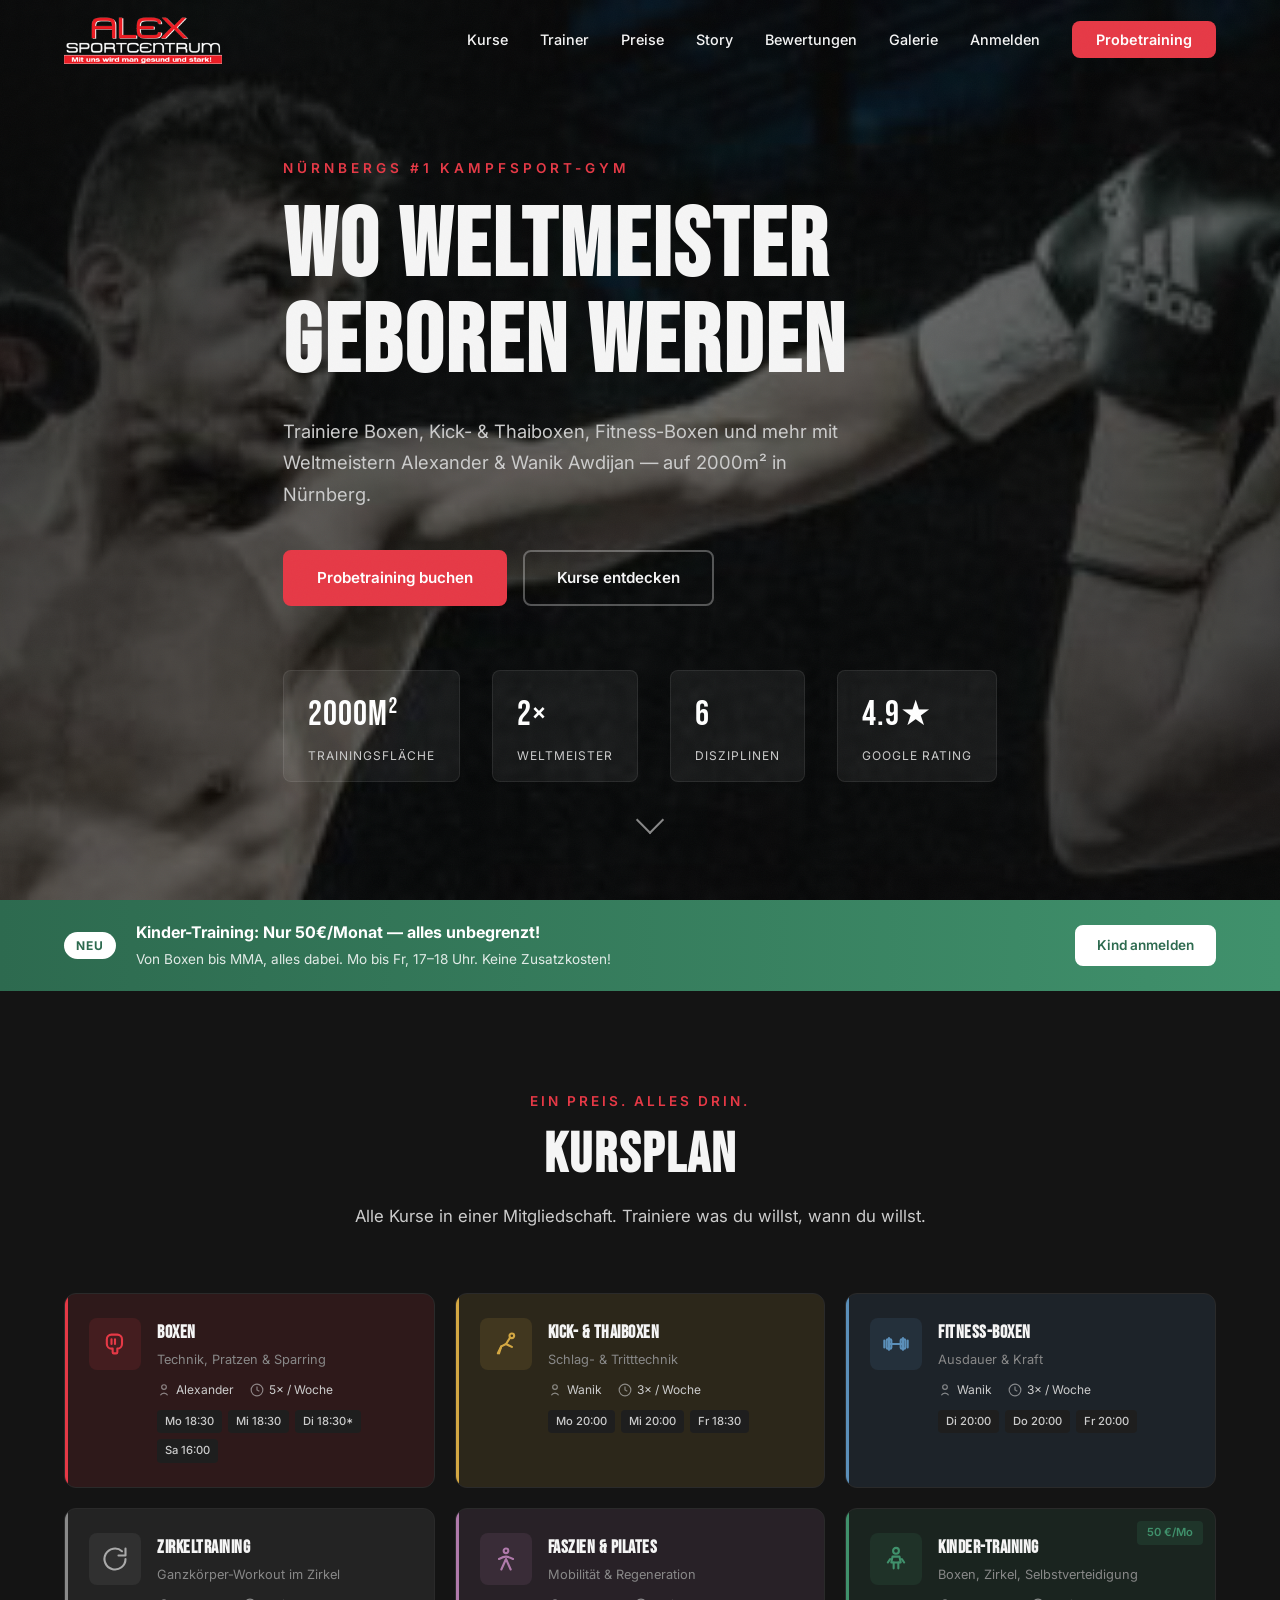
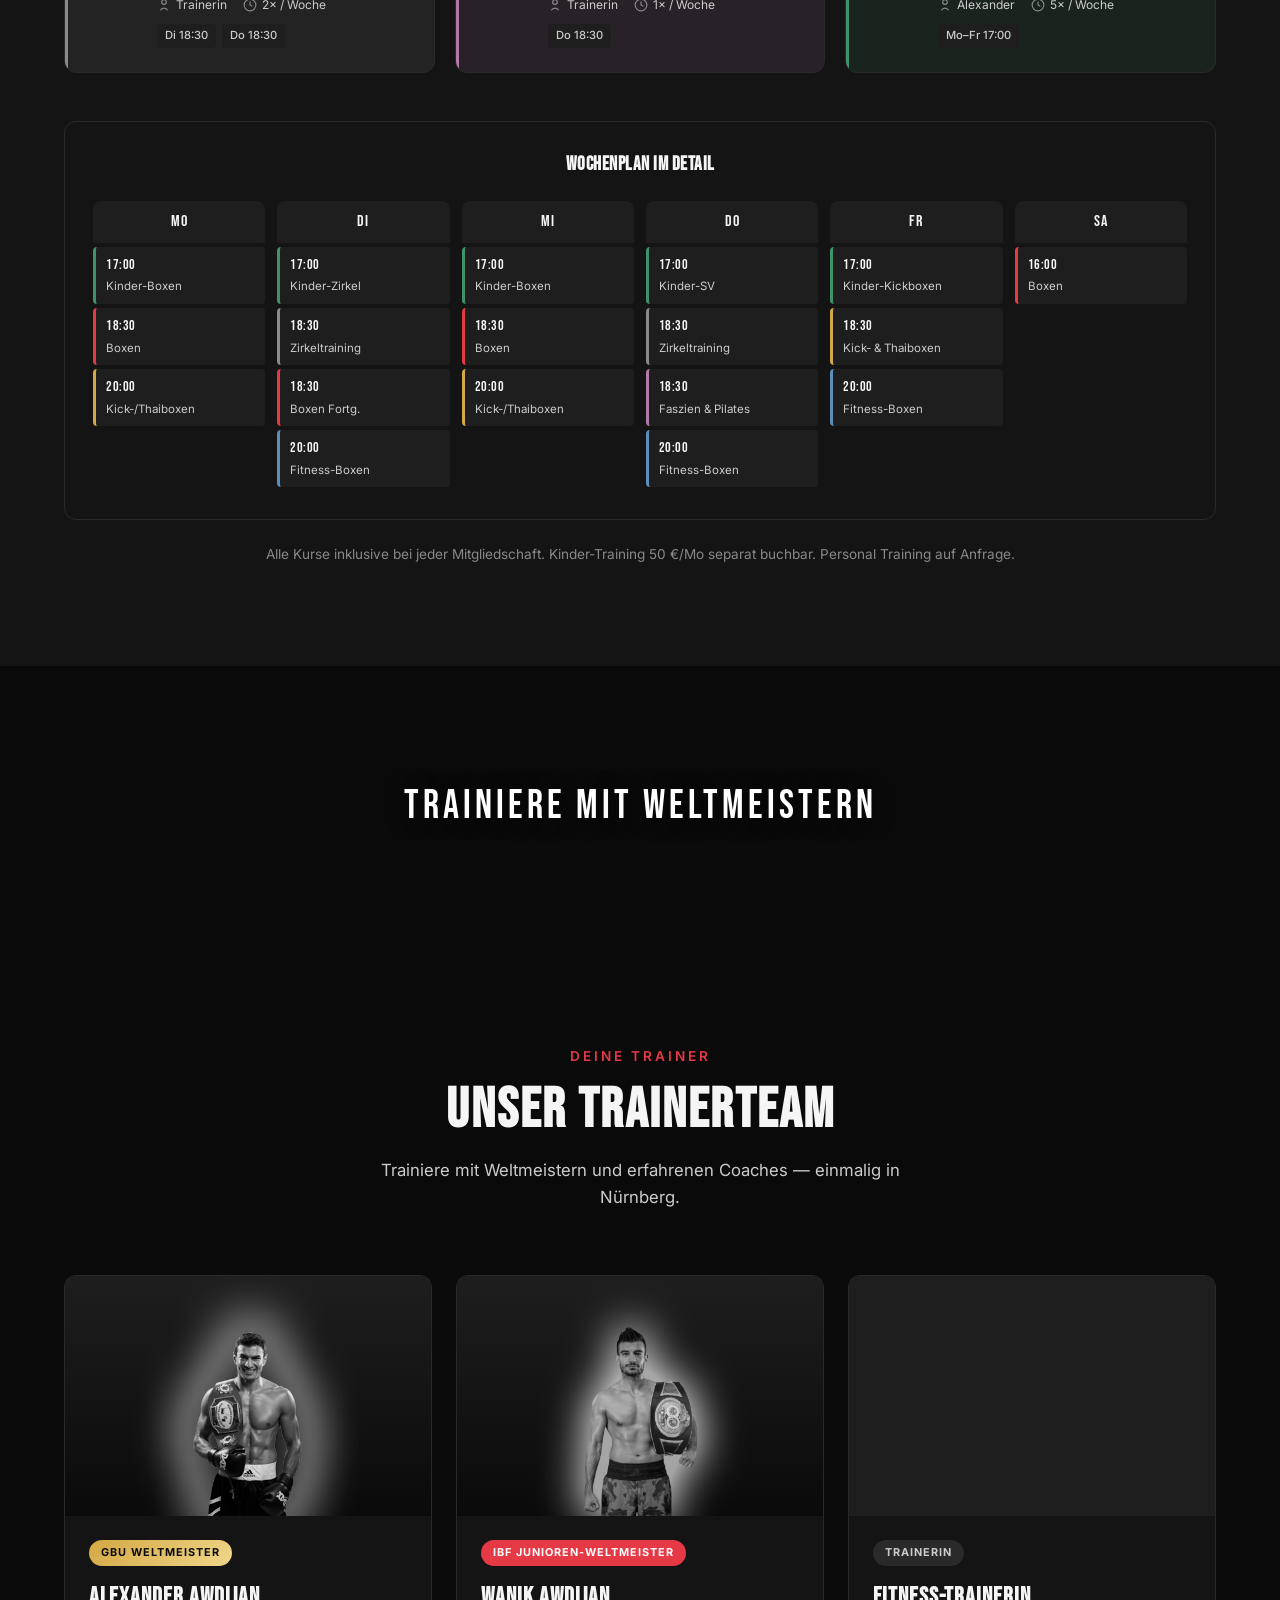
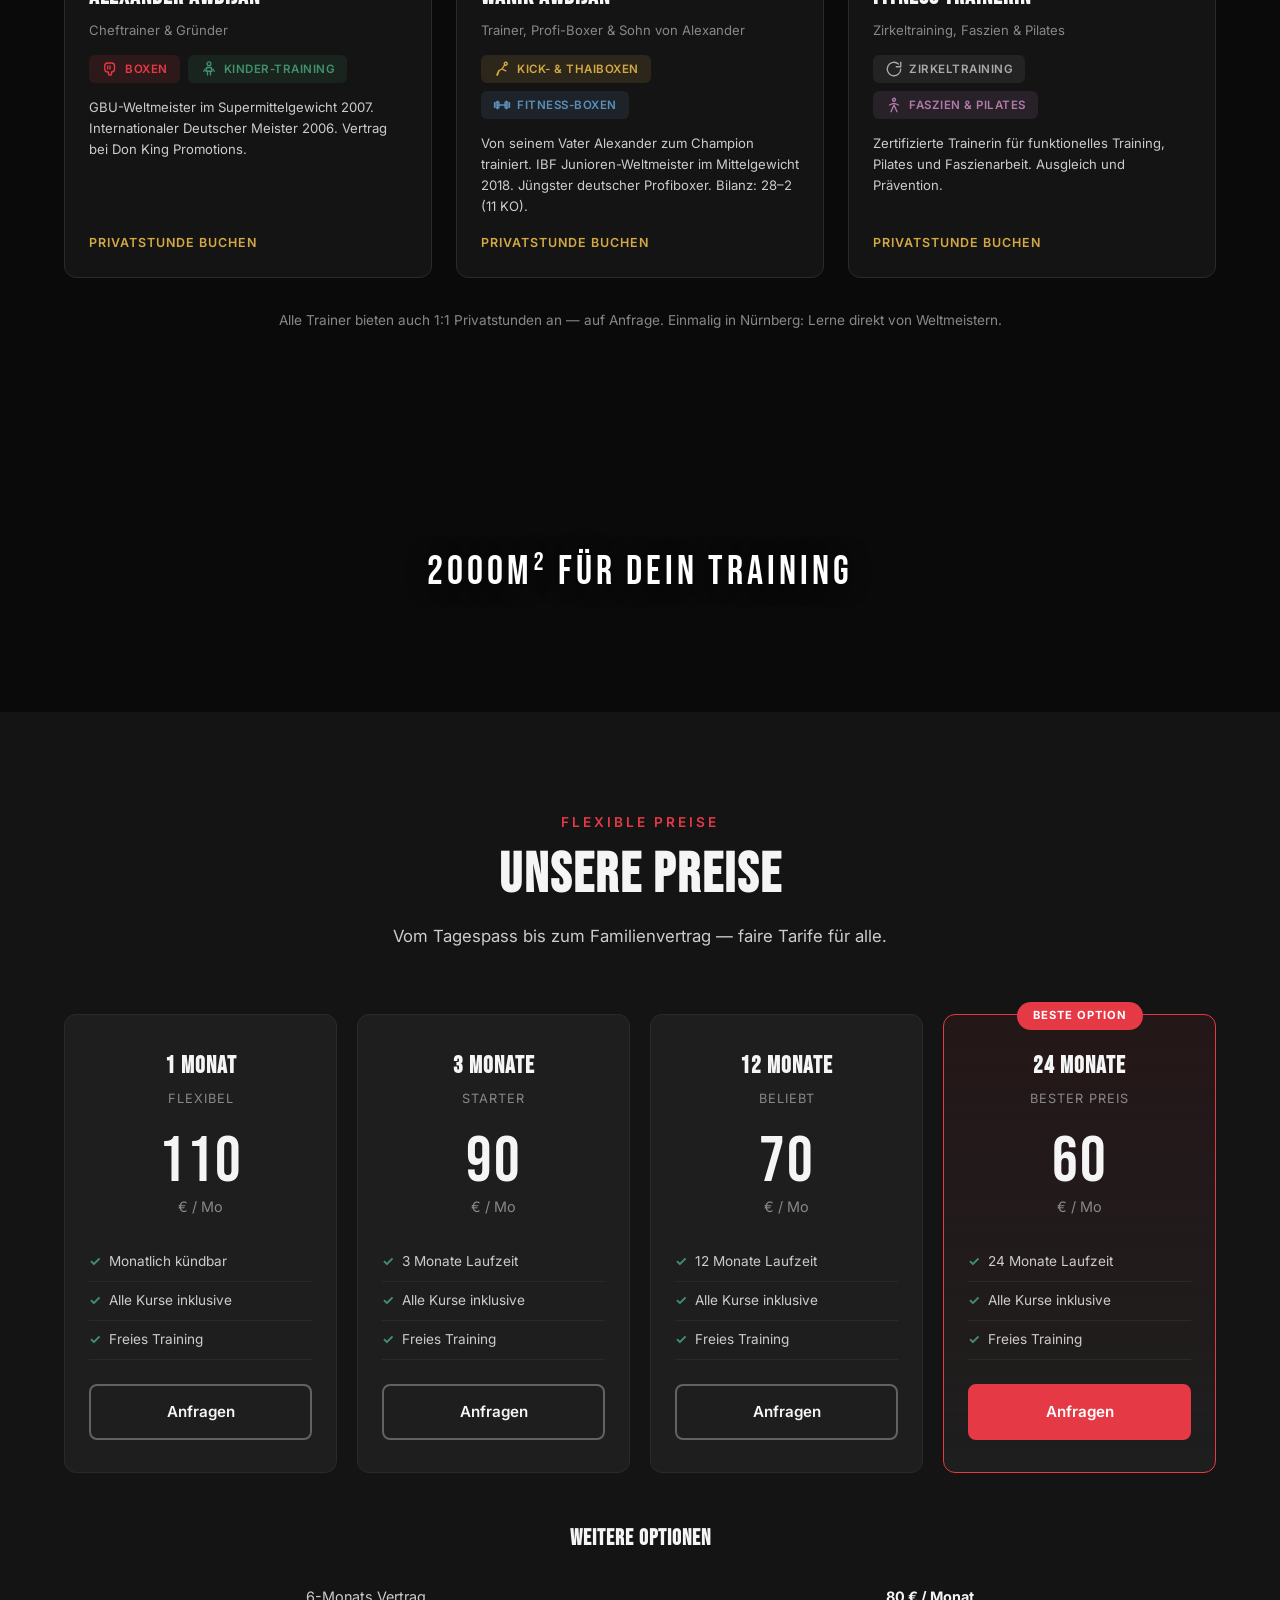
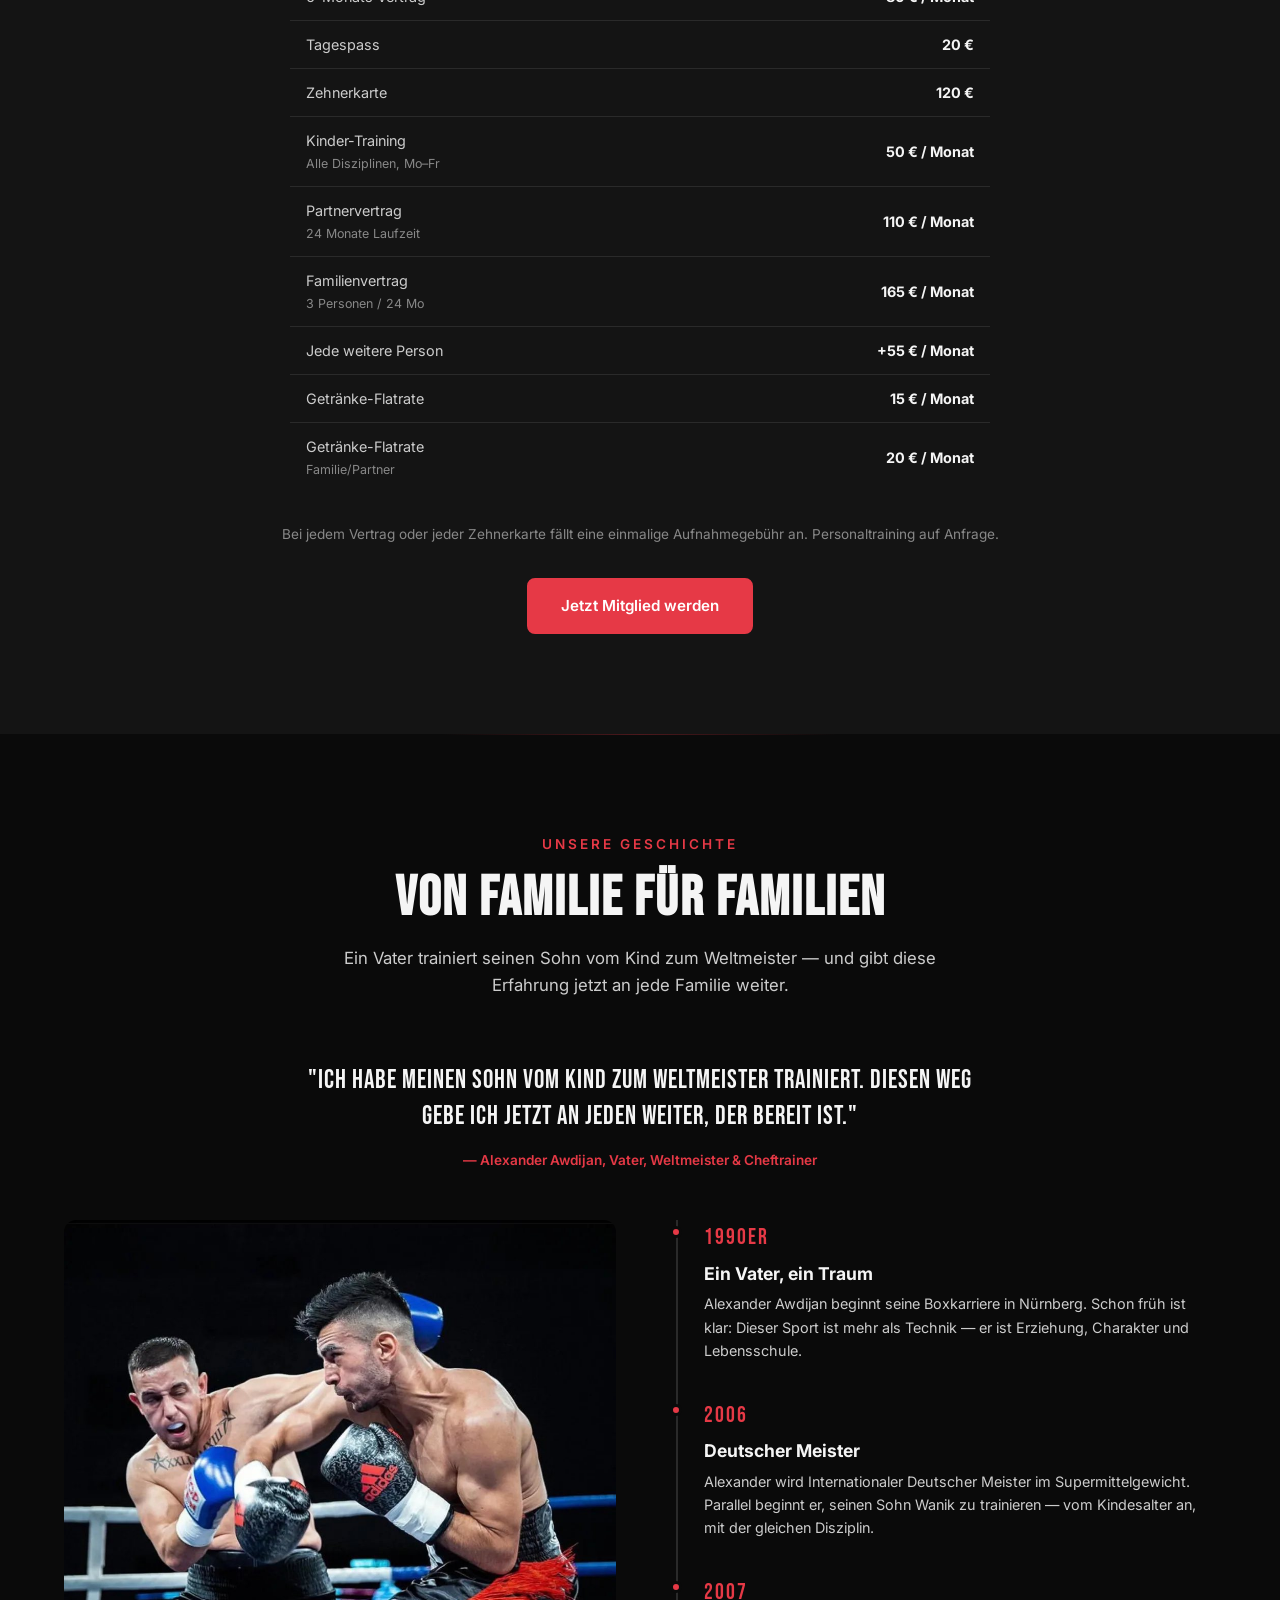
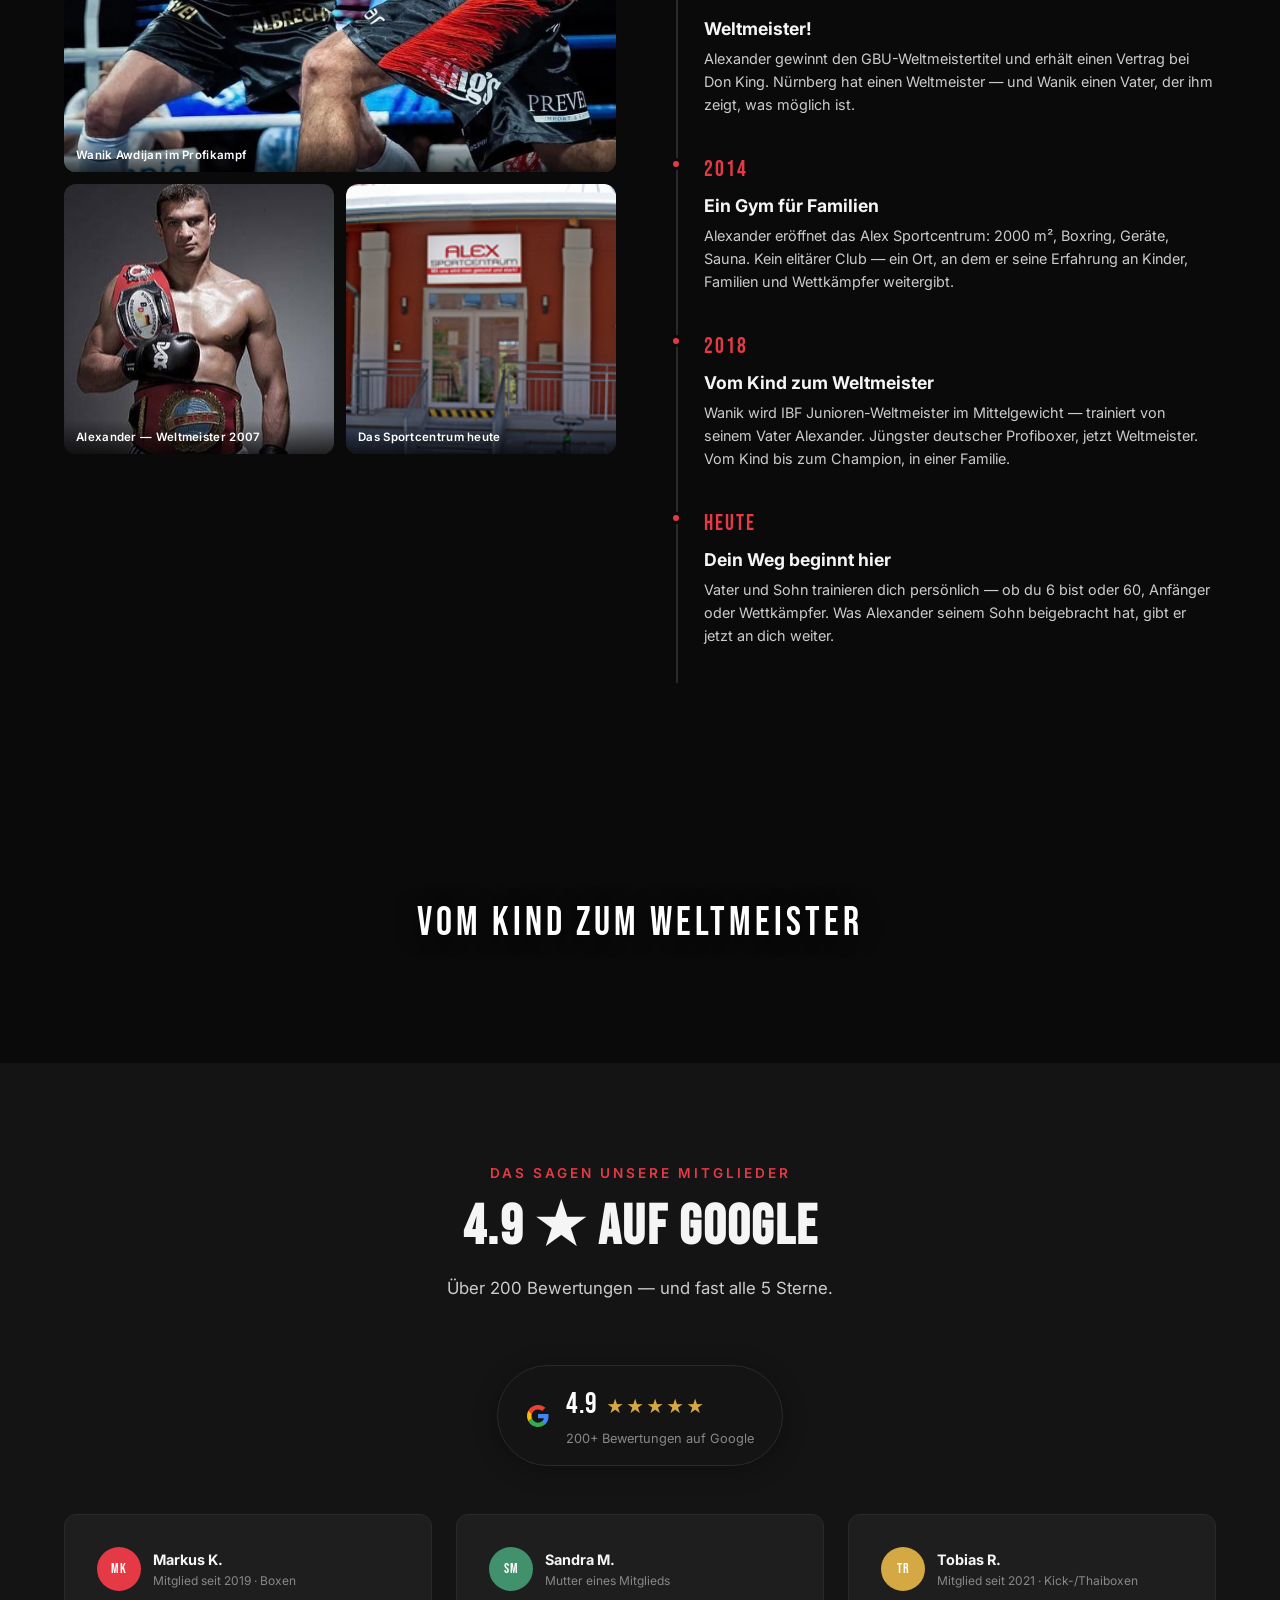
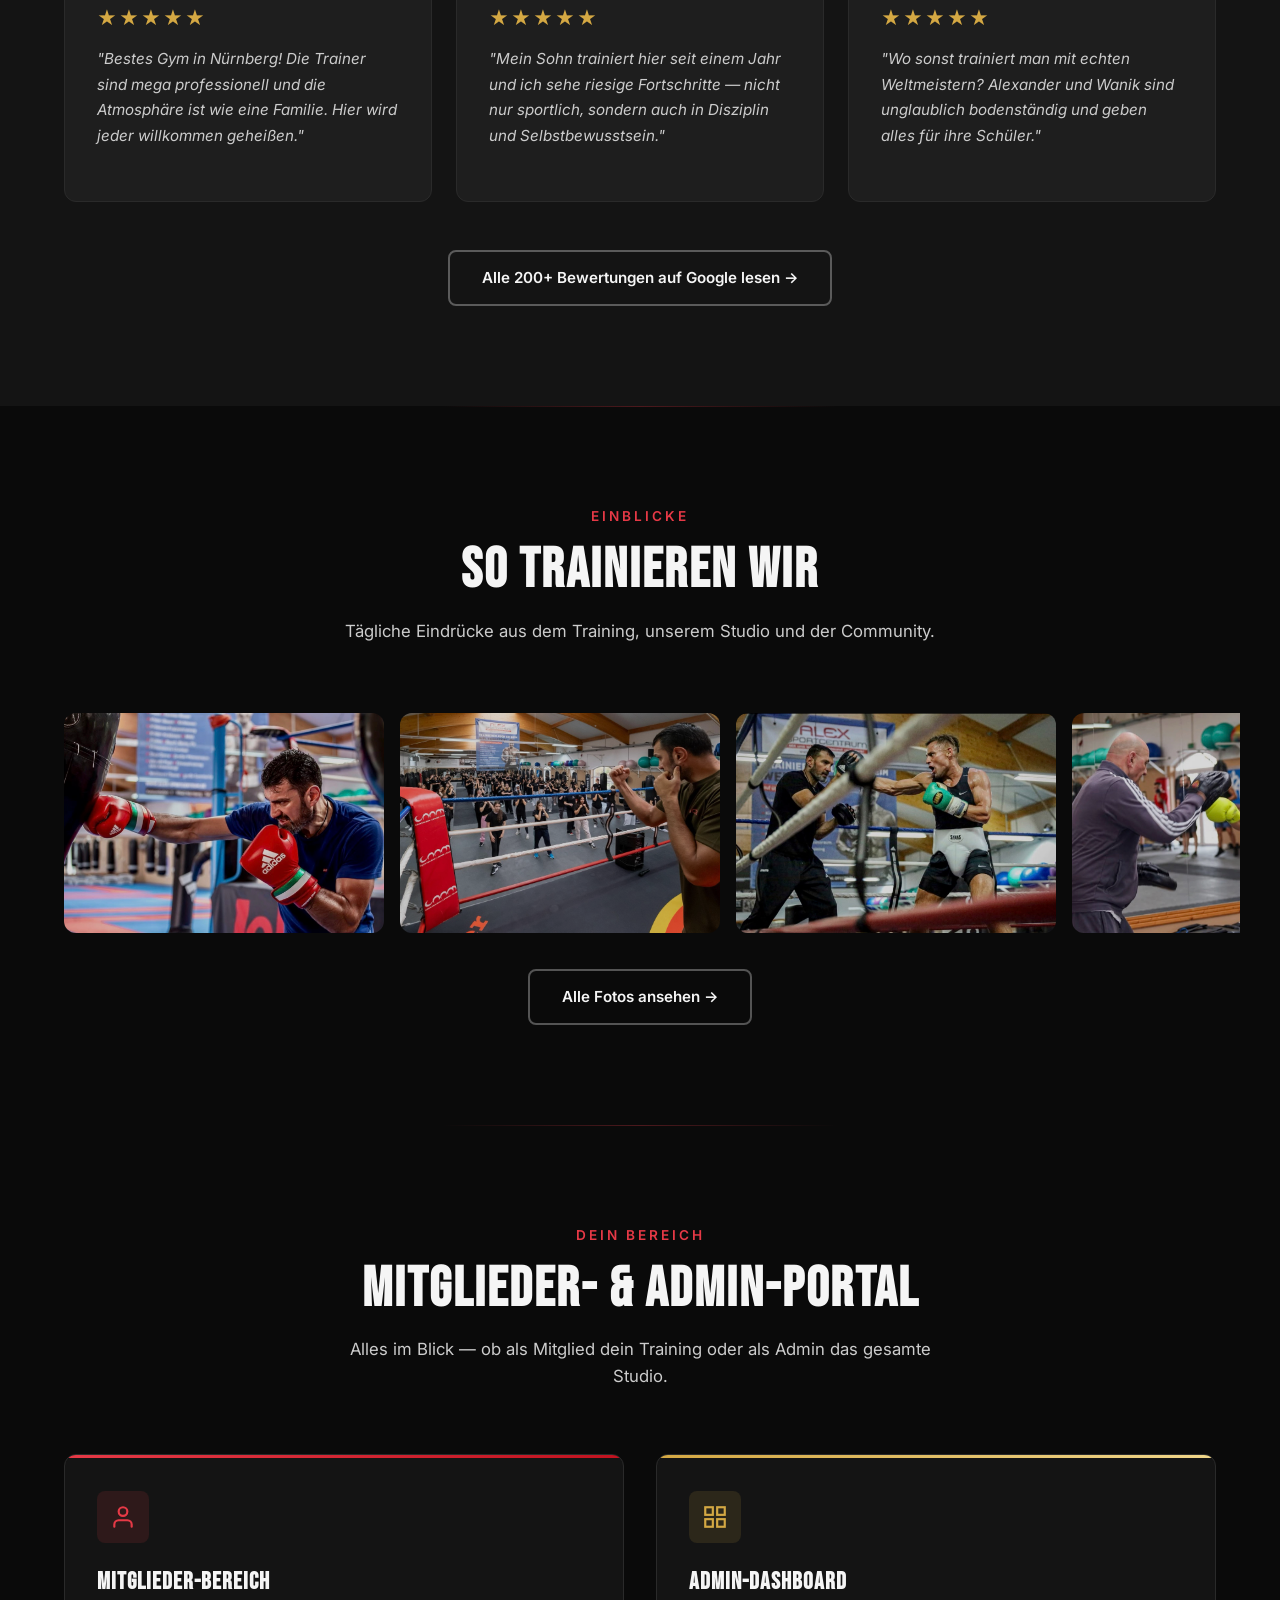
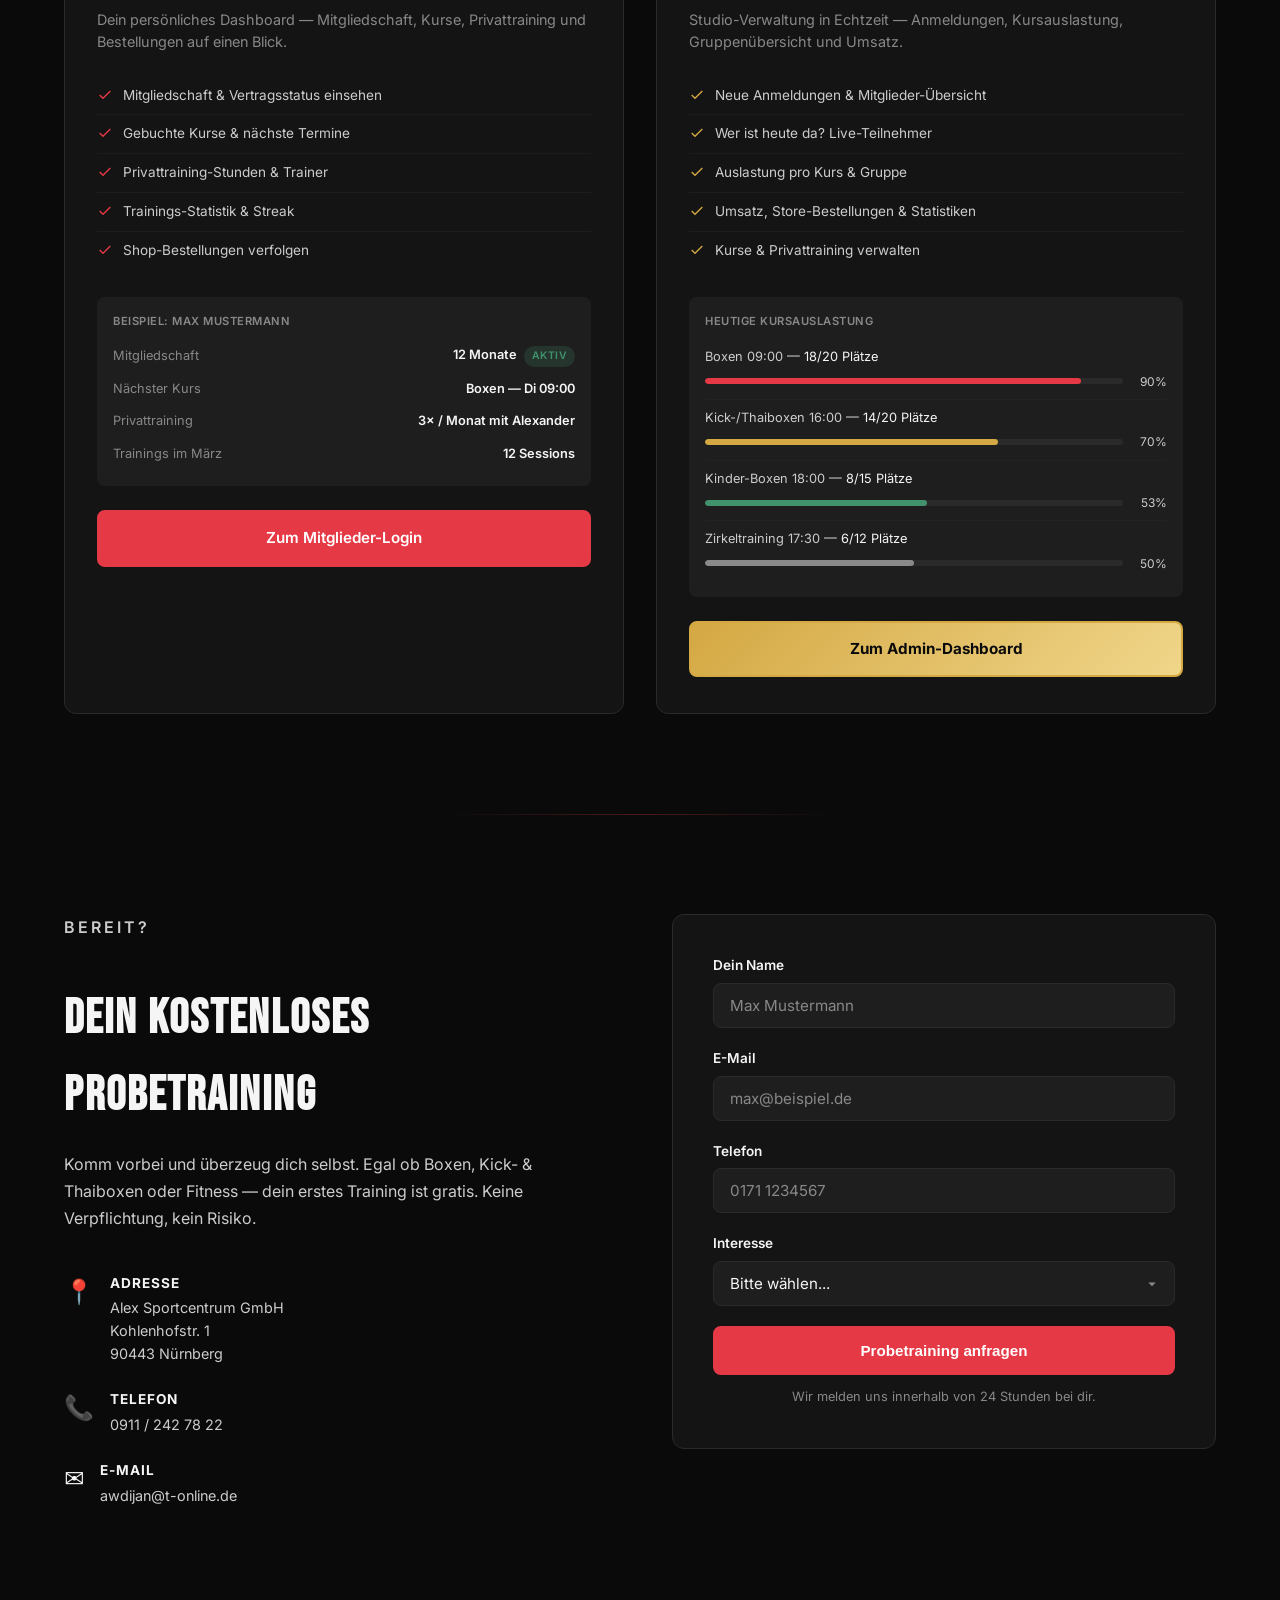
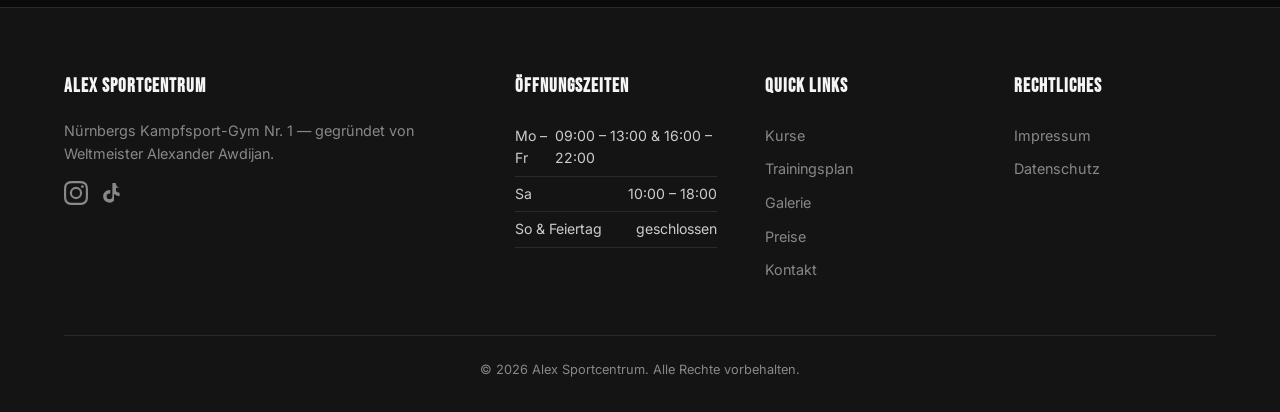
==== commit c46328bb: "Add preview pages (Login, Admin, Store, Profil) + design upgrades - 4 new preview/demo pages: login." ====
--- a/index.html
+++ b/index.html
@@ -71,6 +71,7 @@
         <li><a href="#story" class="nav-link">Story</a></li>
         <li><a href="#bewertungen" class="nav-link">Bewertungen</a></li>
         <li><a href="galerie.html" class="nav-link">Galerie</a></li>
+        <li><a href="login.html" class="nav-link">Anmelden</a></li>
         <li><a href="#kontakt" class="nav-link nav-cta">Probetraining</a></li>
       </ul>
       <button class="burger" id="burger" aria-label="Menü öffnen">
@@ -94,19 +95,19 @@
       </div>
       <div class="hero-stats">
         <div class="stat">
-          <span class="stat-number">2000m²</span>
+          <span class="stat-number" data-count="2000" data-suffix="m²">0m²</span>
           <span class="stat-label">Trainingsfläche</span>
         </div>
         <div class="stat">
-          <span class="stat-number">2×</span>
+          <span class="stat-number" data-count="2" data-suffix="×">0×</span>
           <span class="stat-label">Weltmeister</span>
         </div>
         <div class="stat">
-          <span class="stat-number">6</span>
+          <span class="stat-number" data-count="6" data-suffix="">0</span>
           <span class="stat-label">Disziplinen</span>
         </div>
         <div class="stat">
-          <span class="stat-number">4.9★</span>
+          <span class="stat-number" data-count="4.9" data-suffix="★" data-decimal="true">0★</span>
           <span class="stat-label">Google Rating</span>
         </div>
       </div>
@@ -139,200 +140,166 @@
         <p class="section-desc">Alle Kurse in einer Mitgliedschaft. Trainiere was du willst, wann du willst.</p>
       </div>
 
-      <div class="kursplan-wrap">
-        <table class="kursplan">
-          <thead>
-            <tr>
-              <th class="kp-time-head">Uhrzeit</th>
-              <th>Montag</th>
-              <th>Dienstag</th>
-              <th>Mittwoch</th>
-              <th>Donnerstag</th>
-              <th>Freitag</th>
-              <th>Samstag</th>
-            </tr>
-          </thead>
-          <tbody>
-            <!-- 17:00 – 18:00 Kinder + Samstag Boxen -->
-            <tr>
-              <td class="kp-time">17:00 – 18:00</td>
-              <td>
-                <div class="kp-tile kp-kinder" data-discipline="kinder-boxen" role="button" tabindex="0">
-                  <strong>Kinder-Boxen</strong>
-                  <span class="kp-info">Technik &amp; Disziplin</span>
-                  <span class="kp-trainer">Alexander</span>
-                </div>
-              </td>
-              <td>
-                <div class="kp-tile kp-kinder" data-discipline="kinder-zirkel" role="button" tabindex="0">
-                  <strong>Kinder-Zirkel</strong>
-                  <span class="kp-info">Koordination &amp; Fitness</span>
-                  <span class="kp-trainer">Alexander</span>
-                </div>
-              </td>
-              <td>
-                <div class="kp-tile kp-kinder" data-discipline="kinder-boxen" role="button" tabindex="0">
-                  <strong>Kinder-Boxen</strong>
-                  <span class="kp-info">Technik &amp; Disziplin</span>
-                  <span class="kp-trainer">Alexander</span>
-                </div>
-              </td>
-              <td>
-                <div class="kp-tile kp-kinder" data-discipline="kinder-sv" role="button" tabindex="0">
-                  <strong>Kinder-Selbstverteidigung</strong>
-                  <span class="kp-info">Sicherheit &amp; Reaktion</span>
-                  <span class="kp-trainer">Alexander</span>
-                </div>
-              </td>
-              <td>
-                <div class="kp-tile kp-kinder" data-discipline="kinder-kick" role="button" tabindex="0">
-                  <strong>Kinder Kick-/Thaiboxen</strong>
-                  <span class="kp-info">Schlag- &amp; Tritttechnik</span>
-                  <span class="kp-trainer">Alexander</span>
-                </div>
-              </td>
-              <td>
-                <div class="kp-tile kp-boxen kp-special-time" data-discipline="boxen" role="button" tabindex="0">
-                  <span class="kp-alt-time">16:00 – 17:00</span>
-                  <strong>Boxen</strong>
-                  <span class="kp-info">Technik &amp; Sparring</span>
-                  <span class="kp-trainer">Alexander</span>
-                </div>
-              </td>
-            </tr>
-            <!-- 18:30 – 19:30 -->
-            <tr>
-              <td class="kp-time">18:30 – 19:30</td>
-              <td>
-                <div class="kp-tile kp-boxen" data-discipline="boxen" role="button" tabindex="0">
-                  <strong>Boxen</strong>
-                  <span class="kp-info">Technik &amp; Pratzen</span>
-                  <span class="kp-trainer">Alexander</span>
-                </div>
-              </td>
-              <td class="kp-cell-stacked">
-                <div class="kp-tile kp-zirkel" data-discipline="zirkel" role="button" tabindex="0">
-                  <strong>Zirkeltraining</strong>
-                  <span class="kp-trainer">Trainerin</span>
-                </div>
-                <div class="kp-tile kp-boxen" data-discipline="boxen" role="button" tabindex="0">
-                  <strong>Boxen Fortgeschr.</strong>
-                  <span class="kp-trainer">Alexander</span>
-                </div>
-              </td>
-              <td>
-                <div class="kp-tile kp-boxen" data-discipline="boxen" role="button" tabindex="0">
-                  <strong>Boxen</strong>
-                  <span class="kp-info">Technik &amp; Pratzen</span>
-                  <span class="kp-trainer">Alexander</span>
-                </div>
-              </td>
-              <td class="kp-cell-stacked">
-                <div class="kp-tile kp-zirkel" data-discipline="zirkel" role="button" tabindex="0">
-                  <strong>Zirkeltraining</strong>
-                  <span class="kp-trainer">Trainerin</span>
-                </div>
-                <div class="kp-tile kp-pilates" data-discipline="pilates" role="button" tabindex="0">
-                  <strong>Faszien &amp; Pilates</strong>
-                  <span class="kp-trainer">Trainerin</span>
-                </div>
-              </td>
-              <td>
-                <div class="kp-tile kp-kick" data-discipline="kick" role="button" tabindex="0">
-                  <strong>Kick- &amp; Thaiboxen</strong>
-                  <span class="kp-info">Schlag- &amp; Tritttechnik</span>
-                  <span class="kp-trainer">Wanik</span>
-                </div>
-              </td>
-              <td><div class="kp-tile kp-empty"></div></td>
-            </tr>
-            <!-- 20:00 – 21:00 -->
-            <tr>
-              <td class="kp-time">20:00 – 21:00</td>
-              <td>
-                <div class="kp-tile kp-kick" data-discipline="kick" role="button" tabindex="0">
-                  <strong>Kick-/Thaiboxen</strong>
-                  <span class="kp-info">Schlag- &amp; Tritttechnik</span>
-                  <span class="kp-trainer">Wanik</span>
-                </div>
-              </td>
-              <td>
-                <div class="kp-tile kp-fitness" data-discipline="fitness" role="button" tabindex="0">
-                  <strong>Fitness-Boxen</strong>
-                  <span class="kp-info">Ausdauer &amp; Kraft</span>
-                  <span class="kp-trainer">Wanik</span>
-                </div>
-              </td>
-              <td>
-                <div class="kp-tile kp-kick" data-discipline="kick" role="button" tabindex="0">
-                  <strong>Kick-/Thaiboxen</strong>
-                  <span class="kp-info">Schlag- &amp; Tritttechnik</span>
-                  <span class="kp-trainer">Wanik</span>
-                </div>
-              </td>
-              <td>
-                <div class="kp-tile kp-fitness" data-discipline="fitness" role="button" tabindex="0">
-                  <strong>Fitness-Boxen</strong>
-                  <span class="kp-info">Ausdauer &amp; Kraft</span>
-                  <span class="kp-trainer">Wanik</span>
-                </div>
-              </td>
-              <td>
-                <div class="kp-tile kp-fitness" data-discipline="fitness" role="button" tabindex="0">
-                  <strong>Fitness-Boxen</strong>
-                  <span class="kp-info">Ausdauer &amp; Kraft</span>
-                  <span class="kp-trainer">Wanik</span>
-                </div>
-              </td>
-              <td><div class="kp-tile kp-empty"></div></td>
-            </tr>
-          </tbody>
-        </table>
-      </div>
-
-      <!-- Mobile: Tagesansicht -->
-      <div class="kursplan-days">
-        <div class="kp-day">
-          <div class="kp-day-head">Montag</div>
-          <div class="kp-day-slot kp-kinder" data-discipline="kinder-boxen" role="button" tabindex="0"><span class="kp-slot-time">17:00</span><strong>Kinder-Boxen</strong><span class="kp-slot-info">Technik &amp; Disziplin · Alexander</span></div>
-          <div class="kp-day-slot kp-boxen" data-discipline="boxen" role="button" tabindex="0"><span class="kp-slot-time">18:30</span><strong>Boxen</strong><span class="kp-slot-info">Technik &amp; Pratzen · Alexander</span></div>
-          <div class="kp-day-slot kp-kick" data-discipline="kick" role="button" tabindex="0"><span class="kp-slot-time">20:00</span><strong>Kick-/Thaiboxen</strong><span class="kp-slot-info">Schlag- &amp; Tritttechnik · Wanik</span></div>
-        </div>
-        <div class="kp-day">
-          <div class="kp-day-head">Dienstag</div>
-          <div class="kp-day-slot kp-kinder" data-discipline="kinder-zirkel" role="button" tabindex="0"><span class="kp-slot-time">17:00</span><strong>Kinder-Zirkel</strong><span class="kp-slot-info">Koordination &amp; Fitness · Alexander</span></div>
-          <div class="kp-day-slot kp-zirkel" data-discipline="zirkel" role="button" tabindex="0"><span class="kp-slot-time">18:30</span><strong>Zirkeltraining</strong><span class="kp-slot-info">Trainerin</span></div>
-          <div class="kp-day-slot kp-boxen" data-discipline="boxen" role="button" tabindex="0"><span class="kp-slot-time">18:30</span><strong>Boxen Fortgeschrittene</strong><span class="kp-slot-info">Alexander</span></div>
-          <div class="kp-day-slot kp-fitness" data-discipline="fitness" role="button" tabindex="0"><span class="kp-slot-time">20:00</span><strong>Fitness-Boxen</strong><span class="kp-slot-info">Ausdauer &amp; Kraft · Wanik</span></div>
-        </div>
-        <div class="kp-day">
-          <div class="kp-day-head">Mittwoch</div>
-          <div class="kp-day-slot kp-kinder" data-discipline="kinder-boxen" role="button" tabindex="0"><span class="kp-slot-time">17:00</span><strong>Kinder-Boxen</strong><span class="kp-slot-info">Technik &amp; Disziplin · Alexander</span></div>
-          <div class="kp-day-slot kp-boxen" data-discipline="boxen" role="button" tabindex="0"><span class="kp-slot-time">18:30</span><strong>Boxen</strong><span class="kp-slot-info">Technik &amp; Pratzen · Alexander</span></div>
-          <div class="kp-day-slot kp-kick" data-discipline="kick" role="button" tabindex="0"><span class="kp-slot-time">20:00</span><strong>Kick-/Thaiboxen</strong><span class="kp-slot-info">Schlag- &amp; Tritttechnik · Wanik</span></div>
-        </div>
-        <div class="kp-day">
-          <div class="kp-day-head">Donnerstag</div>
-          <div class="kp-day-slot kp-kinder" data-discipline="kinder-sv" role="button" tabindex="0"><span class="kp-slot-time">17:00</span><strong>Kinder-Selbstverteidigung</strong><span class="kp-slot-info">Sicherheit &amp; Reaktion · Alexander</span></div>
-          <div class="kp-day-slot kp-zirkel" data-discipline="zirkel" role="button" tabindex="0"><span class="kp-slot-time">18:30</span><strong>Zirkeltraining</strong><span class="kp-slot-info">Trainerin</span></div>
-          <div class="kp-day-slot kp-pilates" data-discipline="pilates" role="button" tabindex="0"><span class="kp-slot-time">18:30</span><strong>Faszien &amp; Pilates</strong><span class="kp-slot-info">Trainerin</span></div>
-          <div class="kp-day-slot kp-fitness" data-discipline="fitness" role="button" tabindex="0"><span class="kp-slot-time">20:00</span><strong>Fitness-Boxen</strong><span class="kp-slot-info">Ausdauer &amp; Kraft · Wanik</span></div>
-        </div>
-        <div class="kp-day">
-          <div class="kp-day-head">Freitag</div>
-          <div class="kp-day-slot kp-kinder" data-discipline="kinder-kick" role="button" tabindex="0"><span class="kp-slot-time">17:00</span><strong>Kinder Kick-/Thaiboxen</strong><span class="kp-slot-info">Schlag- &amp; Tritttechnik · Alexander</span></div>
-          <div class="kp-day-slot kp-kick" data-discipline="kick" role="button" tabindex="0"><span class="kp-slot-time">18:30</span><strong>Kick- &amp; Thaiboxen</strong><span class="kp-slot-info">Schlag- &amp; Tritttechnik · Wanik</span></div>
-          <div class="kp-day-slot kp-fitness" data-discipline="fitness" role="button" tabindex="0"><span class="kp-slot-time">20:00</span><strong>Fitness-Boxen</strong><span class="kp-slot-info">Ausdauer &amp; Kraft · Wanik</span></div>
-        </div>
-        <div class="kp-day">
-          <div class="kp-day-head">Samstag</div>
-          <div class="kp-day-slot kp-boxen" data-discipline="boxen" role="button" tabindex="0"><span class="kp-slot-time">16:00</span><strong>Boxen</strong><span class="kp-slot-info">Technik &amp; Sparring · Alexander</span></div>
+      <!-- Disziplin-Übersicht: Karten mit Icons -->
+      <div class="disc-grid">
+        <div class="disc-card disc-boxen" data-discipline="boxen" role="button" tabindex="0">
+          <div class="disc-icon-wrap" style="background:rgba(230,57,70,0.12);">
+            <svg width="28" height="28" viewBox="0 0 24 24" fill="none" stroke="var(--red)" stroke-width="1.8" stroke-linecap="round" stroke-linejoin="round"><use href="#icon-boxen"/></svg>
+          </div>
+          <div class="disc-card-body">
+            <h3>Boxen</h3>
+            <p class="disc-desc">Technik, Pratzen &amp; Sparring</p>
+            <div class="disc-meta">
+              <span class="disc-trainer"><svg width="14" height="14" viewBox="0 0 24 24" fill="none" stroke="currentColor" stroke-width="2"><circle cx="12" cy="7" r="4"/><path d="M5.8 21a7 7 0 0112.4 0"/></svg> Alexander</span>
+              <span class="disc-times"><svg width="14" height="14" viewBox="0 0 24 24" fill="none" stroke="currentColor" stroke-width="2"><circle cx="12" cy="12" r="10"/><path d="M12 6v6l4 2"/></svg> 5× / Woche</span>
+            </div>
+            <div class="disc-schedule">
+              <span>Mo 18:30</span><span>Mi 18:30</span><span>Di 18:30*</span><span>Sa 16:00</span>
+            </div>
+          </div>
+        </div>
+
+        <div class="disc-card disc-kick" data-discipline="kick" role="button" tabindex="0">
+          <div class="disc-icon-wrap" style="background:rgba(212,168,67,0.12);">
+            <svg width="28" height="28" viewBox="0 0 24 24" fill="none" stroke="var(--gold)" stroke-width="1.8" stroke-linecap="round" stroke-linejoin="round"><use href="#icon-kick"/></svg>
+          </div>
+          <div class="disc-card-body">
+            <h3>Kick- &amp; Thaiboxen</h3>
+            <p class="disc-desc">Schlag- &amp; Tritttechnik</p>
+            <div class="disc-meta">
+              <span class="disc-trainer"><svg width="14" height="14" viewBox="0 0 24 24" fill="none" stroke="currentColor" stroke-width="2"><circle cx="12" cy="7" r="4"/><path d="M5.8 21a7 7 0 0112.4 0"/></svg> Wanik</span>
+              <span class="disc-times"><svg width="14" height="14" viewBox="0 0 24 24" fill="none" stroke="currentColor" stroke-width="2"><circle cx="12" cy="12" r="10"/><path d="M12 6v6l4 2"/></svg> 3× / Woche</span>
+            </div>
+            <div class="disc-schedule">
+              <span>Mo 20:00</span><span>Mi 20:00</span><span>Fr 18:30</span>
+            </div>
+          </div>
+        </div>
+
+        <div class="disc-card disc-fitness" data-discipline="fitness" role="button" tabindex="0">
+          <div class="disc-icon-wrap" style="background:rgba(91,143,185,0.12);">
+            <svg width="28" height="28" viewBox="0 0 24 24" fill="none" stroke="#5b8fb9" stroke-width="1.8" stroke-linecap="round" stroke-linejoin="round"><use href="#icon-fitness"/></svg>
+          </div>
+          <div class="disc-card-body">
+            <h3>Fitness-Boxen</h3>
+            <p class="disc-desc">Ausdauer &amp; Kraft</p>
+            <div class="disc-meta">
+              <span class="disc-trainer"><svg width="14" height="14" viewBox="0 0 24 24" fill="none" stroke="currentColor" stroke-width="2"><circle cx="12" cy="7" r="4"/><path d="M5.8 21a7 7 0 0112.4 0"/></svg> Wanik</span>
+              <span class="disc-times"><svg width="14" height="14" viewBox="0 0 24 24" fill="none" stroke="currentColor" stroke-width="2"><circle cx="12" cy="12" r="10"/><path d="M12 6v6l4 2"/></svg> 3× / Woche</span>
+            </div>
+            <div class="disc-schedule">
+              <span>Di 20:00</span><span>Do 20:00</span><span>Fr 20:00</span>
+            </div>
+          </div>
+        </div>
+
+        <div class="disc-card disc-zirkel" data-discipline="zirkel" role="button" tabindex="0">
+          <div class="disc-icon-wrap" style="background:rgba(138,138,138,0.12);">
+            <svg width="28" height="28" viewBox="0 0 24 24" fill="none" stroke="#8a8a8a" stroke-width="1.8" stroke-linecap="round" stroke-linejoin="round"><use href="#icon-zirkel"/></svg>
+          </div>
+          <div class="disc-card-body">
+            <h3>Zirkeltraining</h3>
+            <p class="disc-desc">Ganzkörper-Workout im Zirkel</p>
+            <div class="disc-meta">
+              <span class="disc-trainer"><svg width="14" height="14" viewBox="0 0 24 24" fill="none" stroke="currentColor" stroke-width="2"><circle cx="12" cy="7" r="4"/><path d="M5.8 21a7 7 0 0112.4 0"/></svg> Trainerin</span>
+              <span class="disc-times"><svg width="14" height="14" viewBox="0 0 24 24" fill="none" stroke="currentColor" stroke-width="2"><circle cx="12" cy="12" r="10"/><path d="M12 6v6l4 2"/></svg> 2× / Woche</span>
+            </div>
+            <div class="disc-schedule">
+              <span>Di 18:30</span><span>Do 18:30</span>
+            </div>
+          </div>
+        </div>
+
+        <div class="disc-card disc-pilates" data-discipline="pilates" role="button" tabindex="0">
+          <div class="disc-icon-wrap" style="background:rgba(176,122,171,0.12);">
+            <svg width="28" height="28" viewBox="0 0 24 24" fill="none" stroke="#b07aab" stroke-width="1.8" stroke-linecap="round" stroke-linejoin="round"><use href="#icon-pilates"/></svg>
+          </div>
+          <div class="disc-card-body">
+            <h3>Faszien &amp; Pilates</h3>
+            <p class="disc-desc">Mobilität &amp; Regeneration</p>
+            <div class="disc-meta">
+              <span class="disc-trainer"><svg width="14" height="14" viewBox="0 0 24 24" fill="none" stroke="currentColor" stroke-width="2"><circle cx="12" cy="7" r="4"/><path d="M5.8 21a7 7 0 0112.4 0"/></svg> Trainerin</span>
+              <span class="disc-times"><svg width="14" height="14" viewBox="0 0 24 24" fill="none" stroke="currentColor" stroke-width="2"><circle cx="12" cy="12" r="10"/><path d="M12 6v6l4 2"/></svg> 1× / Woche</span>
+            </div>
+            <div class="disc-schedule">
+              <span>Do 18:30</span>
+            </div>
+          </div>
+        </div>
+
+        <div class="disc-card disc-kinder" data-discipline="kinder-boxen" role="button" tabindex="0">
+          <div class="disc-icon-wrap" style="background:rgba(64,145,108,0.12);">
+            <svg width="28" height="28" viewBox="0 0 24 24" fill="none" stroke="var(--green-light)" stroke-width="1.8" stroke-linecap="round" stroke-linejoin="round"><use href="#icon-kinder"/></svg>
+          </div>
+          <div class="disc-card-body">
+            <h3>Kinder-Training</h3>
+            <p class="disc-desc">Boxen, Zirkel, Selbstverteidigung</p>
+            <div class="disc-meta">
+              <span class="disc-trainer"><svg width="14" height="14" viewBox="0 0 24 24" fill="none" stroke="currentColor" stroke-width="2"><circle cx="12" cy="7" r="4"/><path d="M5.8 21a7 7 0 0112.4 0"/></svg> Alexander</span>
+              <span class="disc-times"><svg width="14" height="14" viewBox="0 0 24 24" fill="none" stroke="currentColor" stroke-width="2"><circle cx="12" cy="12" r="10"/><path d="M12 6v6l4 2"/></svg> 5× / Woche</span>
+            </div>
+            <div class="disc-schedule">
+              <span>Mo–Fr 17:00</span>
+            </div>
+            <span class="disc-badge">50 €/Mo</span>
+          </div>
+        </div>
+      </div>
+
+      <!-- Kompakter Wochenplan darunter -->
+      <div class="week-plan">
+        <h3 class="week-plan-title">Wochenplan im Detail</h3>
+        <div class="week-plan-grid">
+          <div class="week-day">
+            <div class="week-day-name">Mo</div>
+            <div class="week-slot kp-kinder" data-discipline="kinder-boxen" role="button" tabindex="0"><span class="ws-time">17:00</span><span class="ws-name">Kinder-Boxen</span></div>
+            <div class="week-slot kp-boxen" data-discipline="boxen" role="button" tabindex="0"><span class="ws-time">18:30</span><span class="ws-name">Boxen</span></div>
+            <div class="week-slot kp-kick" data-discipline="kick" role="button" tabindex="0"><span class="ws-time">20:00</span><span class="ws-name">Kick-/Thaiboxen</span></div>
+          </div>
+          <div class="week-day">
+            <div class="week-day-name">Di</div>
+            <div class="week-slot kp-kinder" data-discipline="kinder-zirkel" role="button" tabindex="0"><span class="ws-time">17:00</span><span class="ws-name">Kinder-Zirkel</span></div>
+            <div class="week-slot kp-zirkel" data-discipline="zirkel" role="button" tabindex="0"><span class="ws-time">18:30</span><span class="ws-name">Zirkeltraining</span></div>
+            <div class="week-slot kp-boxen" data-discipline="boxen" role="button" tabindex="0"><span class="ws-time">18:30</span><span class="ws-name">Boxen Fortg.</span></div>
+            <div class="week-slot kp-fitness" data-discipline="fitness" role="button" tabindex="0"><span class="ws-time">20:00</span><span class="ws-name">Fitness-Boxen</span></div>
+          </div>
+          <div class="week-day">
+            <div class="week-day-name">Mi</div>
+            <div class="week-slot kp-kinder" data-discipline="kinder-boxen" role="button" tabindex="0"><span class="ws-time">17:00</span><span class="ws-name">Kinder-Boxen</span></div>
+            <div class="week-slot kp-boxen" data-discipline="boxen" role="button" tabindex="0"><span class="ws-time">18:30</span><span class="ws-name">Boxen</span></div>
+            <div class="week-slot kp-kick" data-discipline="kick" role="button" tabindex="0"><span class="ws-time">20:00</span><span class="ws-name">Kick-/Thaiboxen</span></div>
+          </div>
+          <div class="week-day">
+            <div class="week-day-name">Do</div>
+            <div class="week-slot kp-kinder" data-discipline="kinder-sv" role="button" tabindex="0"><span class="ws-time">17:00</span><span class="ws-name">Kinder-SV</span></div>
+            <div class="week-slot kp-zirkel" data-discipline="zirkel" role="button" tabindex="0"><span class="ws-time">18:30</span><span class="ws-name">Zirkeltraining</span></div>
+            <div class="week-slot kp-pilates" data-discipline="pilates" role="button" tabindex="0"><span class="ws-time">18:30</span><span class="ws-name">Faszien &amp; Pilates</span></div>
+            <div class="week-slot kp-fitness" data-discipline="fitness" role="button" tabindex="0"><span class="ws-time">20:00</span><span class="ws-name">Fitness-Boxen</span></div>
+          </div>
+          <div class="week-day">
+            <div class="week-day-name">Fr</div>
+            <div class="week-slot kp-kinder" data-discipline="kinder-kick" role="button" tabindex="0"><span class="ws-time">17:00</span><span class="ws-name">Kinder-Kickboxen</span></div>
+            <div class="week-slot kp-kick" data-discipline="kick" role="button" tabindex="0"><span class="ws-time">18:30</span><span class="ws-name">Kick- &amp; Thaiboxen</span></div>
+            <div class="week-slot kp-fitness" data-discipline="fitness" role="button" tabindex="0"><span class="ws-time">20:00</span><span class="ws-name">Fitness-Boxen</span></div>
+          </div>
+          <div class="week-day">
+            <div class="week-day-name">Sa</div>
+            <div class="week-slot kp-boxen" data-discipline="boxen" role="button" tabindex="0"><span class="ws-time">16:00</span><span class="ws-name">Boxen</span></div>
+          </div>
         </div>
       </div>
 
       <p class="kursplan-hint">Alle Kurse inklusive bei jeder Mitgliedschaft. Kinder-Training 50 €/Mo separat buchbar. Personal Training auf Anfrage.</p>
     </div>
   </section>
+
+  <!-- Image Banner: Training Action -->
+  <div class="image-banner" style="background-image:url('assets/gym/gallery-gruppentraining.jpg');">
+    <div class="image-banner-overlay"></div>
+    <div class="image-banner-content">
+      <span class="image-banner-text">Trainiere mit Weltmeistern</span>
+    </div>
+  </div>
 
   <!-- Trainer Section -->
   <section class="section trainer-section" id="trainer">
@@ -418,6 +385,14 @@
       <p class="trainer-hint">Alle Trainer bieten auch 1:1 Privatstunden an — auf Anfrage. Einmalig in Nürnberg: Lerne direkt von Weltmeistern.</p>
     </div>
   </section>
+
+  <!-- Image Banner: Ring -->
+  <div class="image-banner" style="background-image:url('assets/gym/gallery-ring.jpg');">
+    <div class="image-banner-overlay"></div>
+    <div class="image-banner-content">
+      <span class="image-banner-text">2000m² für dein Training</span>
+    </div>
+  </div>
 
   <!-- Preise Section -->
   <section class="section preise" id="preise">
@@ -627,6 +602,14 @@
     </div>
   </section>
 
+  <!-- Image Banner: Alexander -->
+  <div class="image-banner" style="background-image:url('assets/gym/gallery-alexander.jpg');">
+    <div class="image-banner-overlay"></div>
+    <div class="image-banner-content">
+      <span class="image-banner-text">Vom Kind zum Weltmeister</span>
+    </div>
+  </div>
+
   <!-- Bewertungen Section -->
   <section class="section bewertungen" id="bewertungen">
     <div class="container">
@@ -635,34 +618,57 @@
         <h2>4.9 ★ auf Google</h2>
         <p class="section-desc">Über 200 Bewertungen — und fast alle 5 Sterne.</p>
       </div>
+      <!-- Google Badge -->
+      <div class="google-badge">
+        <div class="google-badge-inner">
+          <svg width="24" height="24" viewBox="0 0 24 24" fill="none"><path d="M22.56 12.25c0-.78-.07-1.53-.2-2.25H12v4.26h5.92a5.06 5.06 0 01-2.2 3.32v2.77h3.57c2.08-1.92 3.28-4.74 3.28-8.1z" fill="#4285F4"/><path d="M12 23c2.97 0 5.46-.98 7.28-2.66l-3.57-2.77c-.98.66-2.23 1.06-3.71 1.06-2.86 0-5.29-1.93-6.16-4.53H2.18v2.84C3.99 20.53 7.7 23 12 23z" fill="#34A853"/><path d="M5.84 14.09c-.22-.66-.35-1.36-.35-2.09s.13-1.43.35-2.09V7.07H2.18C1.43 8.55 1 10.22 1 12s.43 3.45 1.18 4.93l2.85-2.22.81-.62z" fill="#FBBC05"/><path d="M12 5.38c1.62 0 3.06.56 4.21 1.64l3.15-3.15C17.45 2.09 14.97 1 12 1 7.7 1 3.99 3.47 2.18 7.07l3.66 2.84c.87-2.6 3.3-4.53 6.16-4.53z" fill="#EA4335"/></svg>
+          <div class="google-badge-info">
+            <div class="google-badge-rating">
+              <span class="google-badge-score">4.9</span>
+              <span class="google-badge-stars">★★★★★</span>
+            </div>
+            <span class="google-badge-count">200+ Bewertungen auf Google</span>
+          </div>
+        </div>
+      </div>
+
       <div class="reviews-grid">
         <div class="review-card">
+          <div class="review-header">
+            <div class="review-avatar" style="background:var(--red);">MK</div>
+            <div class="review-meta">
+              <strong>Markus K.</strong>
+              <span>Mitglied seit 2019 &middot; Boxen</span>
+            </div>
+          </div>
           <div class="review-stars">★★★★★</div>
           <p class="review-text">"Bestes Gym in Nürnberg! Die Trainer sind mega professionell und die Atmosphäre ist wie eine Familie. Hier wird jeder willkommen geheißen."</p>
-          <div class="review-author">
-            <strong>Markus K.</strong>
-            <span>Mitglied seit 2019</span>
-          </div>
         </div>
         <div class="review-card">
+          <div class="review-header">
+            <div class="review-avatar" style="background:var(--green-light);">SM</div>
+            <div class="review-meta">
+              <strong>Sandra M.</strong>
+              <span>Mutter eines Mitglieds</span>
+            </div>
+          </div>
           <div class="review-stars">★★★★★</div>
           <p class="review-text">"Mein Sohn trainiert hier seit einem Jahr und ich sehe riesige Fortschritte — nicht nur sportlich, sondern auch in Disziplin und Selbstbewusstsein."</p>
-          <div class="review-author">
-            <strong>Sandra M.</strong>
-            <span>Mutter eines Mitglieds</span>
-          </div>
         </div>
         <div class="review-card">
+          <div class="review-header">
+            <div class="review-avatar" style="background:var(--gold);">TR</div>
+            <div class="review-meta">
+              <strong>Tobias R.</strong>
+              <span>Mitglied seit 2021 &middot; Kick-/Thaiboxen</span>
+            </div>
+          </div>
           <div class="review-stars">★★★★★</div>
           <p class="review-text">"Wo sonst trainiert man mit echten Weltmeistern? Alexander und Wanik sind unglaublich bodenständig und geben alles für ihre Schüler."</p>
-          <div class="review-author">
-            <strong>Tobias R.</strong>
-            <span>Mitglied seit 2021</span>
-          </div>
         </div>
       </div>
       <div class="reviews-cta">
-        <a href="https://www.google.com/maps/place/Alex+Sportcentrum+GmbH/@49.4434333,11.0677513,17z" target="_blank" rel="noopener" class="btn btn-outline">Alle Bewertungen auf Google &rarr;</a>
+        <a href="https://www.google.com/maps/place/Alex+Sportcentrum+GmbH/@49.4434333,11.0677513,17z" target="_blank" rel="noopener" class="btn btn-outline">Alle 200+ Bewertungen auf Google lesen &rarr;</a>
       </div>
     </div>
   </section>
@@ -703,6 +709,143 @@
     </div>
   </section>
 
+  <!-- Portal / Einstieg Section -->
+  <section class="section" id="portal">
+    <div class="container">
+      <div class="section-header">
+        <p class="section-tag">Dein Bereich</p>
+        <h2>Mitglieder- & Admin-Portal</h2>
+        <p class="section-desc">Alles im Blick — ob als Mitglied dein Training oder als Admin das gesamte Studio.</p>
+      </div>
+
+      <div class="portal-grid">
+
+        <!-- Mitglieder-Portal -->
+        <div class="portal-card member">
+          <div class="portal-card-icon">
+            <svg width="26" height="26" viewBox="0 0 24 24" fill="none" stroke="currentColor" stroke-width="2" stroke-linecap="round"><path d="M20 21v-2a4 4 0 00-4-4H8a4 4 0 00-4 4v2"/><circle cx="12" cy="7" r="4"/></svg>
+          </div>
+          <h3>Mitglieder-Bereich</h3>
+          <p>Dein persönliches Dashboard — Mitgliedschaft, Kurse, Privattraining und Bestellungen auf einen Blick.</p>
+
+          <ul class="portal-features">
+            <li>
+              <svg width="16" height="16" viewBox="0 0 24 24" fill="none" stroke="var(--red)" stroke-width="2"><polyline points="20 6 9 17 4 12"/></svg>
+              Mitgliedschaft & Vertragsstatus einsehen
+            </li>
+            <li>
+              <svg width="16" height="16" viewBox="0 0 24 24" fill="none" stroke="var(--red)" stroke-width="2"><polyline points="20 6 9 17 4 12"/></svg>
+              Gebuchte Kurse & nächste Termine
+            </li>
+            <li>
+              <svg width="16" height="16" viewBox="0 0 24 24" fill="none" stroke="var(--red)" stroke-width="2"><polyline points="20 6 9 17 4 12"/></svg>
+              Privattraining-Stunden & Trainer
+            </li>
+            <li>
+              <svg width="16" height="16" viewBox="0 0 24 24" fill="none" stroke="var(--red)" stroke-width="2"><polyline points="20 6 9 17 4 12"/></svg>
+              Trainings-Statistik & Streak
+            </li>
+            <li>
+              <svg width="16" height="16" viewBox="0 0 24 24" fill="none" stroke="var(--red)" stroke-width="2"><polyline points="20 6 9 17 4 12"/></svg>
+              Shop-Bestellungen verfolgen
+            </li>
+          </ul>
+
+          <!-- Mini-Preview -->
+          <div class="portal-preview">
+            <div class="portal-preview-title">Beispiel: Max Mustermann</div>
+            <div class="portal-preview-row">
+              <span class="pp-label">Mitgliedschaft</span>
+              <span class="pp-value">12 Monate <span class="status-badge aktiv" style="font-size:0.65rem; padding:2px 8px; margin-left:4px;">Aktiv</span></span>
+            </div>
+            <div class="portal-preview-row">
+              <span class="pp-label">Nächster Kurs</span>
+              <span class="pp-value">Boxen — Di 09:00</span>
+            </div>
+            <div class="portal-preview-row">
+              <span class="pp-label">Privattraining</span>
+              <span class="pp-value">3× / Monat mit Alexander</span>
+            </div>
+            <div class="portal-preview-row">
+              <span class="pp-label">Trainings im März</span>
+              <span class="pp-value">12 Sessions</span>
+            </div>
+          </div>
+
+          <a href="login.html" class="btn btn-primary" style="width:100%;">Zum Mitglieder-Login</a>
+        </div>
+
+        <!-- Admin-Portal -->
+        <div class="portal-card admin">
+          <div class="portal-card-icon">
+            <svg width="26" height="26" viewBox="0 0 24 24" fill="none" stroke="currentColor" stroke-width="2" stroke-linecap="round"><rect x="3" y="3" width="7" height="7"/><rect x="14" y="3" width="7" height="7"/><rect x="3" y="14" width="7" height="7"/><rect x="14" y="14" width="7" height="7"/></svg>
+          </div>
+          <h3>Admin-Dashboard</h3>
+          <p>Studio-Verwaltung in Echtzeit — Anmeldungen, Kursauslastung, Gruppenübersicht und Umsatz.</p>
+
+          <ul class="portal-features">
+            <li>
+              <svg width="16" height="16" viewBox="0 0 24 24" fill="none" stroke="var(--gold)" stroke-width="2"><polyline points="20 6 9 17 4 12"/></svg>
+              Neue Anmeldungen & Mitglieder-Übersicht
+            </li>
+            <li>
+              <svg width="16" height="16" viewBox="0 0 24 24" fill="none" stroke="var(--gold)" stroke-width="2"><polyline points="20 6 9 17 4 12"/></svg>
+              Wer ist heute da? Live-Teilnehmer
+            </li>
+            <li>
+              <svg width="16" height="16" viewBox="0 0 24 24" fill="none" stroke="var(--gold)" stroke-width="2"><polyline points="20 6 9 17 4 12"/></svg>
+              Auslastung pro Kurs & Gruppe
+            </li>
+            <li>
+              <svg width="16" height="16" viewBox="0 0 24 24" fill="none" stroke="var(--gold)" stroke-width="2"><polyline points="20 6 9 17 4 12"/></svg>
+              Umsatz, Store-Bestellungen & Statistiken
+            </li>
+            <li>
+              <svg width="16" height="16" viewBox="0 0 24 24" fill="none" stroke="var(--gold)" stroke-width="2"><polyline points="20 6 9 17 4 12"/></svg>
+              Kurse & Privattraining verwalten
+            </li>
+          </ul>
+
+          <!-- Mini-Preview: Auslastung -->
+          <div class="portal-preview">
+            <div class="portal-preview-title">Heutige Kursauslastung</div>
+            <div class="portal-capacity-item">
+              <div class="cap-name">Boxen 09:00 — <span style="color:var(--white);">18/20 Plätze</span></div>
+              <div class="portal-bar">
+                <div class="portal-bar-track"><div class="portal-bar-fill" style="width:90%; background:var(--red);"></div></div>
+                <span class="portal-bar-label">90%</span>
+              </div>
+            </div>
+            <div class="portal-capacity-item">
+              <div class="cap-name">Kick-/Thaiboxen 16:00 — <span style="color:var(--white);">14/20 Plätze</span></div>
+              <div class="portal-bar">
+                <div class="portal-bar-track"><div class="portal-bar-fill" style="width:70%; background:var(--gold);"></div></div>
+                <span class="portal-bar-label">70%</span>
+              </div>
+            </div>
+            <div class="portal-capacity-item">
+              <div class="cap-name">Kinder-Boxen 18:00 — <span style="color:var(--white);">8/15 Plätze</span></div>
+              <div class="portal-bar">
+                <div class="portal-bar-track"><div class="portal-bar-fill" style="width:53%; background:var(--green-light);"></div></div>
+                <span class="portal-bar-label">53%</span>
+              </div>
+            </div>
+            <div class="portal-capacity-item">
+              <div class="cap-name">Zirkeltraining 17:30 — <span style="color:var(--white);">6/12 Plätze</span></div>
+              <div class="portal-bar">
+                <div class="portal-bar-track"><div class="portal-bar-fill" style="width:50%; background:#8a8a8a;"></div></div>
+                <span class="portal-bar-label">50%</span>
+              </div>
+            </div>
+          </div>
+
+          <a href="admin.html" class="btn btn-gold" style="width:100%;">Zum Admin-Dashboard</a>
+        </div>
+
+      </div>
+    </div>
+  </section>
+
   <!-- CTA / Kontakt Section -->
   <section class="section kontakt" id="kontakt">
     <div class="container">
@@ -845,5 +988,30 @@
   </div>
 
   <script src="js/main.js"></script>
+  <script>
+    // Animated counter for hero stats
+    setTimeout(function() {
+      document.querySelectorAll('.stat-number[data-count]').forEach(function(el) {
+        var target = parseFloat(el.getAttribute('data-count'));
+        var suffix = el.getAttribute('data-suffix') || '';
+        var isDecimal = el.getAttribute('data-decimal') === 'true';
+        var duration = 1600;
+        var start = performance.now();
+
+        function step(now) {
+          var progress = Math.min((now - start) / duration, 1);
+          var eased = 1 - Math.pow(1 - progress, 3);
+          var current = eased * target;
+          if (isDecimal) {
+            el.textContent = current.toFixed(1) + suffix;
+          } else {
+            el.textContent = Math.floor(current) + suffix;
+          }
+          if (progress < 1) requestAnimationFrame(step);
+        }
+        requestAnimationFrame(step);
+      });
+    }, 900);
+  </script>
 </body>
 </html>
--- a/css/style.css
+++ b/css/style.css
@@ -378,9 +378,9 @@
   inset: 0;
   background: linear-gradient(
     135deg,
-    rgba(10, 10, 10, 0.92) 0%,
-    rgba(10, 10, 10, 0.7) 50%,
-    rgba(10, 10, 10, 0.85) 100%
+    rgba(10, 10, 10, 0.88) 0%,
+    rgba(10, 10, 10, 0.55) 50%,
+    rgba(10, 10, 10, 0.80) 100%
   );
 }
 
@@ -426,26 +426,42 @@
 
 .hero-stats {
   display: flex;
-  gap: 48px;
+  gap: 32px;
   flex-wrap: wrap;
 }
 
 .stat {
   display: flex;
   flex-direction: column;
+  padding: 16px 24px;
+  background: rgba(255, 255, 255, 0.06);
+  border: 1px solid rgba(255, 255, 255, 0.08);
+  border-radius: var(--radius-sm);
+  backdrop-filter: blur(8px);
+  -webkit-backdrop-filter: blur(8px);
+  min-width: 120px;
+  transition: var(--transition);
+}
+
+.stat:hover {
+  background: rgba(255, 255, 255, 0.1);
+  border-color: rgba(230, 57, 70, 0.3);
+  transform: translateY(-2px);
 }
 
 .stat-number {
   font-family: var(--font-display);
-  font-size: 1.8rem;
+  font-size: 2.2rem;
   letter-spacing: 1px;
+  color: var(--pure-white);
 }
 
 .stat-label {
-  font-size: 0.8rem;
-  color: var(--gray);
+  font-size: 0.75rem;
+  color: var(--light-gray);
   text-transform: uppercase;
   letter-spacing: 1px;
+  margin-top: 2px;
 }
 
 /* Scroll hint arrow */
@@ -527,7 +543,232 @@
   background: var(--dark);
 }
 
-/* Kursplan Table with Tiles */
+/* ============================================================
+   DISCIPLINE CARDS — Kursplan Redesign
+   ============================================================ */
+.disc-grid {
+  display: grid;
+  grid-template-columns: repeat(3, 1fr);
+  gap: 20px;
+  margin-bottom: 48px;
+}
+
+.disc-card {
+  background: var(--dark);
+  border: 1px solid var(--dark-3);
+  border-radius: var(--radius);
+  padding: 24px;
+  display: flex;
+  gap: 16px;
+  transition: var(--transition);
+  cursor: pointer;
+  position: relative;
+  overflow: hidden;
+}
+
+.disc-card::before {
+  content: '';
+  position: absolute;
+  top: 0;
+  left: 0;
+  width: 3px;
+  height: 100%;
+}
+
+.disc-card.disc-boxen::before   { background: var(--red); }
+.disc-card.disc-kick::before    { background: var(--gold); }
+.disc-card.disc-fitness::before { background: #5b8fb9; }
+.disc-card.disc-zirkel::before  { background: #8a8a8a; }
+.disc-card.disc-pilates::before { background: #b07aab; }
+.disc-card.disc-kinder::before  { background: var(--green-light); }
+
+.disc-card:hover {
+  transform: translateY(-3px);
+  box-shadow: var(--shadow);
+  border-color: rgba(255,255,255,0.08);
+}
+
+.disc-icon-wrap {
+  width: 52px;
+  height: 52px;
+  border-radius: var(--radius-sm);
+  display: flex;
+  align-items: center;
+  justify-content: center;
+  flex-shrink: 0;
+}
+
+.disc-card-body {
+  flex: 1;
+  min-width: 0;
+}
+
+.disc-card-body h3 {
+  font-family: var(--font-display);
+  font-size: 1.15rem;
+  color: var(--white);
+  letter-spacing: 0.5px;
+  margin-bottom: 2px;
+}
+
+.disc-desc {
+  font-size: 0.8rem;
+  color: var(--gray);
+  margin-bottom: 10px;
+}
+
+.disc-meta {
+  display: flex;
+  gap: 16px;
+  margin-bottom: 10px;
+}
+
+.disc-trainer,
+.disc-times {
+  display: inline-flex;
+  align-items: center;
+  gap: 5px;
+  font-size: 0.75rem;
+  color: var(--light-gray);
+}
+
+.disc-trainer svg,
+.disc-times svg {
+  opacity: 0.6;
+}
+
+.disc-schedule {
+  display: flex;
+  flex-wrap: wrap;
+  gap: 6px;
+}
+
+.disc-schedule span {
+  padding: 3px 8px;
+  background: var(--dark-2);
+  border-radius: 4px;
+  font-size: 0.7rem;
+  color: var(--light-gray);
+  font-weight: 500;
+}
+
+.disc-badge {
+  position: absolute;
+  top: 12px;
+  right: 12px;
+  padding: 3px 10px;
+  background: rgba(64,145,108,0.15);
+  color: var(--green-light);
+  border-radius: 4px;
+  font-size: 0.7rem;
+  font-weight: 600;
+}
+
+/* Compact Week Plan */
+.week-plan {
+  background: var(--dark);
+  border: 1px solid var(--dark-3);
+  border-radius: var(--radius);
+  padding: 28px;
+  margin-bottom: 24px;
+}
+
+.week-plan-title {
+  font-family: var(--font-display);
+  font-size: 1.2rem;
+  color: var(--white);
+  letter-spacing: 0.5px;
+  margin-bottom: 20px;
+  text-align: center;
+}
+
+.week-plan-grid {
+  display: grid;
+  grid-template-columns: repeat(6, 1fr);
+  gap: 12px;
+}
+
+.week-day-name {
+  font-family: var(--font-display);
+  font-size: 1rem;
+  color: var(--white);
+  letter-spacing: 1px;
+  text-align: center;
+  padding: 8px;
+  background: var(--dark-2);
+  border-radius: var(--radius-sm) var(--radius-sm) 0 0;
+  margin-bottom: 4px;
+}
+
+.week-slot {
+  display: flex;
+  flex-direction: column;
+  padding: 8px 10px;
+  border-left: 3px solid transparent;
+  background: var(--dark-2);
+  border-radius: 4px;
+  margin-bottom: 4px;
+  cursor: pointer;
+  transition: var(--transition);
+}
+
+.week-slot:hover {
+  background: rgba(255,255,255,0.06);
+}
+
+.ws-time {
+  font-family: var(--font-display);
+  font-size: 0.85rem;
+  color: var(--white);
+  letter-spacing: 0.5px;
+}
+
+.ws-name {
+  font-size: 0.72rem;
+  color: var(--light-gray);
+  margin-top: 1px;
+}
+
+/* Reuse discipline colors for week-slot borders */
+.week-slot.kp-boxen   { border-left-color: var(--red); }
+.week-slot.kp-kick    { border-left-color: var(--gold); }
+.week-slot.kp-fitness { border-left-color: #5b8fb9; }
+.week-slot.kp-zirkel  { border-left-color: #8a8a8a; }
+.week-slot.kp-pilates { border-left-color: #b07aab; }
+.week-slot.kp-kinder  { border-left-color: var(--green-light); }
+
+@media (max-width: 1024px) {
+  .disc-grid {
+    grid-template-columns: repeat(2, 1fr);
+  }
+}
+
+@media (max-width: 768px) {
+  .disc-grid {
+    grid-template-columns: 1fr;
+    gap: 12px;
+  }
+
+  .disc-card {
+    padding: 18px;
+  }
+
+  .week-plan-grid {
+    grid-template-columns: repeat(3, 1fr);
+  }
+}
+
+@media (max-width: 480px) {
+  .week-plan-grid {
+    grid-template-columns: repeat(2, 1fr);
+  }
+
+  .week-plan {
+    padding: 16px;
+  }
+}
+
+/* Kursplan Table with Tiles (legacy — trainingsplan.html) */
 .kursplan-wrap {
   overflow-x: auto;
   -webkit-overflow-scrolling: touch;
@@ -2446,3 +2687,1450 @@
   background-repeat: repeat;
   background-size: 256px;
 }
+
+
+/* ============================================================
+   PREVIEW PAGES — Login, Admin, Store, Profil
+   ============================================================ */
+
+/* --- Shared: Tab Navigation --- */
+.tab-nav {
+  display: flex;
+  border-bottom: 2px solid var(--dark-3);
+  margin-bottom: 24px;
+}
+
+.tab-nav button {
+  flex: 1;
+  padding: 12px 16px;
+  background: none;
+  border: none;
+  color: var(--gray);
+  font-family: var(--font-body);
+  font-size: 0.95rem;
+  font-weight: 600;
+  cursor: pointer;
+  position: relative;
+  transition: var(--transition);
+}
+
+.tab-nav button.active {
+  color: var(--white);
+}
+
+.tab-nav button.active::after {
+  content: '';
+  position: absolute;
+  bottom: -2px;
+  left: 0;
+  right: 0;
+  height: 2px;
+  background: var(--red);
+}
+
+.tab-nav button:hover:not(.active) {
+  color: var(--light-gray);
+}
+
+.tab-content {
+  display: none;
+}
+
+.tab-content.active {
+  display: block;
+}
+
+/* --- Shared: Status Badges --- */
+.status-badge {
+  display: inline-block;
+  padding: 4px 12px;
+  border-radius: 20px;
+  font-size: 0.75rem;
+  font-weight: 600;
+  text-transform: uppercase;
+  letter-spacing: 0.5px;
+}
+
+.status-badge.aktiv {
+  background: rgba(64, 145, 108, 0.2);
+  color: var(--green-light);
+}
+
+.status-badge.auslaufend {
+  background: rgba(212, 168, 67, 0.2);
+  color: var(--gold);
+}
+
+.status-badge.inaktiv {
+  background: rgba(136, 136, 136, 0.2);
+  color: var(--gray);
+}
+
+.status-badge.versendet {
+  background: rgba(91, 143, 185, 0.2);
+  color: #5b8fb9;
+}
+
+/* ============================================================
+   LOGIN PAGE
+   ============================================================ */
+.login-page {
+  min-height: 100vh;
+  display: flex;
+  align-items: center;
+  justify-content: center;
+  background: var(--black);
+  position: relative;
+  overflow: hidden;
+}
+
+.login-page::before {
+  content: '';
+  position: absolute;
+  top: -50%;
+  left: 50%;
+  transform: translateX(-50%);
+  width: 600px;
+  height: 600px;
+  background: radial-gradient(circle, rgba(230, 57, 70, 0.15) 0%, transparent 70%);
+  pointer-events: none;
+}
+
+.login-card {
+  width: 100%;
+  max-width: 440px;
+  background: var(--dark);
+  border: 1px solid var(--dark-3);
+  border-radius: var(--radius);
+  padding: 40px 32px;
+  position: relative;
+  z-index: 1;
+  box-shadow: var(--shadow-lg);
+}
+
+.login-logo {
+  display: block;
+  text-align: center;
+  margin-bottom: 32px;
+}
+
+.login-logo img {
+  height: 60px;
+}
+
+.login-logo .logo-text {
+  font-family: var(--font-display);
+  font-size: 1.6rem;
+  color: var(--white);
+  letter-spacing: 2px;
+  line-height: 1.1;
+}
+
+.login-card .form-group {
+  margin-bottom: 16px;
+}
+
+.login-card .form-group label {
+  display: block;
+  font-size: 0.85rem;
+  color: var(--light-gray);
+  margin-bottom: 6px;
+  font-weight: 500;
+}
+
+.login-card .form-group input,
+.login-card .form-group select {
+  width: 100%;
+  padding: 12px 16px;
+  background: var(--dark-2);
+  border: 1px solid var(--dark-3);
+  border-radius: var(--radius-sm);
+  color: var(--white);
+  font-family: var(--font-body);
+  font-size: 0.95rem;
+  transition: var(--transition);
+  box-sizing: border-box;
+}
+
+.login-card .form-group input:focus,
+.login-card .form-group select:focus {
+  outline: none;
+  border-color: var(--red);
+  box-shadow: 0 0 0 3px rgba(230, 57, 70, 0.15);
+}
+
+.login-card .form-group select option {
+  background: var(--dark-2);
+}
+
+.login-card .btn {
+  width: 100%;
+  margin-top: 8px;
+}
+
+.login-links {
+  display: flex;
+  justify-content: space-between;
+  align-items: center;
+  margin-top: 16px;
+  font-size: 0.85rem;
+}
+
+.login-links a {
+  color: var(--gray);
+  transition: var(--transition);
+}
+
+.login-links a:hover {
+  color: var(--red);
+}
+
+.login-divider {
+  text-align: center;
+  margin: 20px 0;
+  position: relative;
+  color: var(--gray);
+  font-size: 0.8rem;
+}
+
+.login-divider::before,
+.login-divider::after {
+  content: '';
+  position: absolute;
+  top: 50%;
+  width: 40%;
+  height: 1px;
+  background: var(--dark-3);
+}
+
+.login-divider::before { left: 0; }
+.login-divider::after { right: 0; }
+
+.btn-admin-login {
+  width: 100%;
+  padding: 10px 16px;
+  background: var(--dark-2);
+  border: 1px solid var(--dark-3);
+  border-radius: var(--radius-sm);
+  color: var(--gray);
+  font-family: var(--font-body);
+  font-size: 0.85rem;
+  cursor: pointer;
+  transition: var(--transition);
+}
+
+.btn-admin-login:hover {
+  border-color: var(--gold);
+  color: var(--gold);
+}
+
+@media (max-width: 480px) {
+  .login-card {
+    margin: 16px;
+    padding: 32px 20px;
+  }
+}
+
+/* ============================================================
+   ADMIN DASHBOARD
+   ============================================================ */
+.admin-layout {
+  display: grid;
+  grid-template-columns: 260px 1fr;
+  min-height: 100vh;
+}
+
+.admin-sidebar {
+  background: var(--dark);
+  border-right: 1px solid var(--dark-3);
+  padding: 24px 0;
+  display: flex;
+  flex-direction: column;
+  position: fixed;
+  top: 0;
+  left: 0;
+  bottom: 0;
+  width: 260px;
+  z-index: 100;
+}
+
+.admin-sidebar-logo {
+  padding: 0 24px 24px;
+  border-bottom: 1px solid var(--dark-3);
+}
+
+.admin-sidebar-logo img {
+  height: 40px;
+}
+
+.admin-sidebar-logo .logo-text {
+  font-family: var(--font-display);
+  font-size: 1.2rem;
+  color: var(--white);
+  letter-spacing: 1.5px;
+  line-height: 1.1;
+}
+
+.admin-nav {
+  list-style: none;
+  padding: 16px 0;
+  flex: 1;
+}
+
+.admin-nav li a {
+  display: flex;
+  align-items: center;
+  gap: 12px;
+  padding: 12px 24px;
+  color: var(--gray);
+  font-size: 0.9rem;
+  font-weight: 500;
+  transition: var(--transition);
+  border-left: 3px solid transparent;
+}
+
+.admin-nav li a:hover {
+  color: var(--white);
+  background: var(--dark-2);
+}
+
+.admin-nav li a.active {
+  color: var(--white);
+  border-left-color: var(--red);
+  background: var(--dark-2);
+}
+
+.admin-nav li a svg {
+  width: 20px;
+  height: 20px;
+  opacity: 0.7;
+}
+
+.admin-nav li a.active svg {
+  opacity: 1;
+}
+
+.admin-sidebar-footer {
+  padding: 16px 24px;
+  border-top: 1px solid var(--dark-3);
+  display: flex;
+  align-items: center;
+  gap: 12px;
+}
+
+.admin-avatar {
+  width: 36px;
+  height: 36px;
+  border-radius: 50%;
+  background: var(--red);
+  display: flex;
+  align-items: center;
+  justify-content: center;
+  font-family: var(--font-display);
+  font-size: 0.9rem;
+  color: var(--white);
+  flex-shrink: 0;
+}
+
+.admin-sidebar-footer .admin-user-info {
+  flex: 1;
+  min-width: 0;
+}
+
+.admin-sidebar-footer .admin-user-name {
+  font-size: 0.85rem;
+  color: var(--white);
+  font-weight: 600;
+}
+
+.admin-sidebar-footer .admin-user-role {
+  font-size: 0.75rem;
+  color: var(--gray);
+}
+
+.admin-sidebar-footer .admin-logout {
+  color: var(--gray);
+  font-size: 0.8rem;
+  transition: var(--transition);
+  cursor: pointer;
+  background: none;
+  border: none;
+  font-family: var(--font-body);
+}
+
+.admin-sidebar-footer .admin-logout:hover {
+  color: var(--red);
+}
+
+.admin-main {
+  grid-column: 2;
+  padding: 32px;
+  background: var(--black);
+  min-height: 100vh;
+}
+
+.admin-header {
+  margin-bottom: 32px;
+}
+
+.admin-header h1 {
+  font-family: var(--font-display);
+  font-size: 2rem;
+  letter-spacing: 1px;
+  color: var(--white);
+}
+
+.admin-header p {
+  color: var(--gray);
+  font-size: 0.9rem;
+  margin-top: 4px;
+}
+
+/* Stat Cards */
+.stat-grid {
+  display: grid;
+  grid-template-columns: repeat(4, 1fr);
+  gap: 20px;
+  margin-bottom: 32px;
+}
+
+.stat-card {
+  background: var(--dark);
+  border: 1px solid var(--dark-3);
+  border-radius: var(--radius);
+  padding: 24px;
+  transition: var(--transition);
+}
+
+.stat-card:hover {
+  border-color: var(--dark-3);
+  transform: translateY(-2px);
+  box-shadow: var(--shadow);
+}
+
+.stat-card-icon {
+  width: 40px;
+  height: 40px;
+  border-radius: var(--radius-sm);
+  display: flex;
+  align-items: center;
+  justify-content: center;
+  margin-bottom: 16px;
+  font-size: 1.2rem;
+}
+
+.stat-card-icon.red { background: rgba(230, 57, 70, 0.15); color: var(--red); }
+.stat-card-icon.green { background: rgba(64, 145, 108, 0.15); color: var(--green-light); }
+.stat-card-icon.gold { background: rgba(212, 168, 67, 0.15); color: var(--gold); }
+.stat-card-icon.blue { background: rgba(91, 143, 185, 0.15); color: #5b8fb9; }
+
+.stat-card-value {
+  font-family: var(--font-display);
+  font-size: 2rem;
+  color: var(--white);
+  letter-spacing: 1px;
+}
+
+.stat-card-label {
+  font-size: 0.8rem;
+  color: var(--gray);
+  margin-top: 4px;
+  text-transform: uppercase;
+  letter-spacing: 0.5px;
+}
+
+/* Admin Data Table */
+.admin-section {
+  background: var(--dark);
+  border: 1px solid var(--dark-3);
+  border-radius: var(--radius);
+  padding: 24px;
+  margin-bottom: 24px;
+}
+
+.admin-section-header {
+  display: flex;
+  justify-content: space-between;
+  align-items: center;
+  margin-bottom: 20px;
+}
+
+.admin-section-header h3 {
+  font-family: var(--font-display);
+  font-size: 1.2rem;
+  letter-spacing: 0.5px;
+  color: var(--white);
+}
+
+.data-table {
+  width: 100%;
+  border-collapse: collapse;
+}
+
+.data-table th {
+  text-align: left;
+  padding: 10px 12px;
+  font-size: 0.75rem;
+  text-transform: uppercase;
+  letter-spacing: 0.5px;
+  color: var(--gray);
+  border-bottom: 1px solid var(--dark-3);
+  font-weight: 600;
+}
+
+.data-table td {
+  padding: 12px;
+  font-size: 0.9rem;
+  color: var(--light-gray);
+  border-bottom: 1px solid rgba(42, 42, 42, 0.5);
+}
+
+.data-table tr:last-child td {
+  border-bottom: none;
+}
+
+.data-table tr:hover td {
+  background: var(--dark-2);
+}
+
+/* Admin Grid Sections */
+.admin-grid-2 {
+  display: grid;
+  grid-template-columns: 1fr 1fr;
+  gap: 24px;
+}
+
+.course-item {
+  display: flex;
+  align-items: center;
+  gap: 12px;
+  padding: 10px 0;
+  border-bottom: 1px solid rgba(42, 42, 42, 0.5);
+}
+
+.course-item:last-child {
+  border-bottom: none;
+}
+
+.course-time {
+  font-family: var(--font-display);
+  font-size: 1rem;
+  color: var(--white);
+  min-width: 60px;
+}
+
+.course-name {
+  font-size: 0.9rem;
+  color: var(--light-gray);
+}
+
+.course-dot {
+  width: 8px;
+  height: 8px;
+  border-radius: 50%;
+  flex-shrink: 0;
+}
+
+.quick-actions {
+  display: flex;
+  gap: 12px;
+  flex-wrap: wrap;
+}
+
+.quick-action-btn {
+  padding: 10px 20px;
+  background: var(--dark-2);
+  border: 1px solid var(--dark-3);
+  border-radius: var(--radius-sm);
+  color: var(--light-gray);
+  font-family: var(--font-body);
+  font-size: 0.85rem;
+  cursor: pointer;
+  transition: var(--transition);
+  display: flex;
+  align-items: center;
+  gap: 8px;
+}
+
+.quick-action-btn:hover {
+  border-color: var(--red);
+  color: var(--white);
+}
+
+/* Admin Mobile Toggle */
+.admin-mobile-toggle {
+  display: none;
+  position: fixed;
+  top: 16px;
+  left: 16px;
+  z-index: 200;
+  width: 40px;
+  height: 40px;
+  background: var(--dark);
+  border: 1px solid var(--dark-3);
+  border-radius: var(--radius-sm);
+  align-items: center;
+  justify-content: center;
+  cursor: pointer;
+  color: var(--white);
+  font-size: 1.2rem;
+}
+
+@media (max-width: 768px) {
+  .admin-layout {
+    grid-template-columns: 1fr;
+  }
+
+  .admin-sidebar {
+    transform: translateX(-100%);
+    transition: transform 0.3s ease;
+  }
+
+  .admin-sidebar.open {
+    transform: translateX(0);
+  }
+
+  .admin-main {
+    grid-column: 1;
+    padding: 24px 16px;
+    padding-top: 64px;
+  }
+
+  .admin-mobile-toggle {
+    display: flex;
+  }
+
+  .stat-grid {
+    grid-template-columns: repeat(2, 1fr);
+    gap: 12px;
+  }
+
+  .admin-grid-2 {
+    grid-template-columns: 1fr;
+  }
+
+  .data-table {
+    font-size: 0.8rem;
+  }
+
+  .data-table th,
+  .data-table td {
+    padding: 8px;
+  }
+}
+
+/* ============================================================
+   STORE PAGE
+   ============================================================ */
+.store-hero {
+  background: linear-gradient(135deg, var(--dark) 0%, var(--dark-2) 100%);
+  padding: 120px 0 60px;
+  text-align: center;
+  position: relative;
+  overflow: hidden;
+}
+
+.store-hero::before {
+  content: '';
+  position: absolute;
+  top: 0;
+  left: 50%;
+  transform: translateX(-50%);
+  width: 800px;
+  height: 400px;
+  background: radial-gradient(ellipse, rgba(230, 57, 70, 0.1) 0%, transparent 70%);
+  pointer-events: none;
+}
+
+.store-hero h1 {
+  font-family: var(--font-display);
+  font-size: clamp(2.5rem, 6vw, 4rem);
+  letter-spacing: 3px;
+  color: var(--white);
+  position: relative;
+}
+
+.store-hero p {
+  color: var(--gray);
+  font-size: 1.05rem;
+  margin-top: 8px;
+  position: relative;
+}
+
+/* Category Filter */
+.store-filter {
+  display: flex;
+  justify-content: center;
+  gap: 8px;
+  padding: 32px 0;
+  flex-wrap: wrap;
+}
+
+.filter-btn {
+  padding: 8px 20px;
+  background: var(--dark);
+  border: 1px solid var(--dark-3);
+  border-radius: 20px;
+  color: var(--gray);
+  font-family: var(--font-body);
+  font-size: 0.85rem;
+  font-weight: 500;
+  cursor: pointer;
+  transition: var(--transition);
+}
+
+.filter-btn.active,
+.filter-btn:hover {
+  border-color: var(--red);
+  color: var(--white);
+  background: rgba(230, 57, 70, 0.1);
+}
+
+/* Product Grid */
+.store-grid {
+  display: grid;
+  grid-template-columns: repeat(auto-fill, minmax(260px, 1fr));
+  gap: 24px;
+  padding-bottom: 60px;
+}
+
+.product-card {
+  background: var(--dark);
+  border: 1px solid var(--dark-3);
+  border-radius: var(--radius);
+  overflow: hidden;
+  transition: var(--transition);
+}
+
+.product-card:hover {
+  transform: translateY(-4px);
+  box-shadow: var(--shadow);
+  border-color: rgba(230, 57, 70, 0.3);
+}
+
+.product-image {
+  height: 200px;
+  display: flex;
+  align-items: center;
+  justify-content: center;
+  position: relative;
+  overflow: hidden;
+}
+
+.product-image img {
+  width: 100%;
+  height: 100%;
+  object-fit: cover;
+  transition: transform 0.4s ease;
+}
+
+.product-card:hover .product-image img {
+  transform: scale(1.05);
+}
+
+.product-image svg {
+  width: 64px;
+  height: 64px;
+  opacity: 0.4;
+}
+
+.product-image .product-tag {
+  position: absolute;
+  top: 12px;
+  left: 12px;
+  padding: 4px 10px;
+  border-radius: 4px;
+  font-size: 0.7rem;
+  font-weight: 600;
+  text-transform: uppercase;
+  letter-spacing: 0.5px;
+}
+
+.product-info {
+  padding: 20px;
+}
+
+.product-info h3 {
+  font-family: var(--font-display);
+  font-size: 1.1rem;
+  color: var(--white);
+  letter-spacing: 0.5px;
+  margin-bottom: 4px;
+}
+
+.product-info .product-desc {
+  font-size: 0.8rem;
+  color: var(--gray);
+  margin-bottom: 12px;
+}
+
+.product-price {
+  display: flex;
+  align-items: baseline;
+  justify-content: space-between;
+  margin-bottom: 16px;
+}
+
+.product-price .price {
+  font-family: var(--font-display);
+  font-size: 1.5rem;
+  color: var(--white);
+}
+
+.product-price .price-sub {
+  font-size: 0.8rem;
+  color: var(--gray);
+}
+
+.product-card .btn {
+  width: 100%;
+}
+
+/* Membership product card variant */
+.product-card.membership .product-image {
+  background: linear-gradient(135deg, rgba(230, 57, 70, 0.15) 0%, rgba(230, 57, 70, 0.05) 100%);
+}
+
+.product-card.equipment .product-image {
+  background: linear-gradient(135deg, rgba(91, 143, 185, 0.15) 0%, rgba(91, 143, 185, 0.05) 100%);
+}
+
+.product-card.bekleidung .product-image {
+  background: linear-gradient(135deg, rgba(212, 168, 67, 0.15) 0%, rgba(212, 168, 67, 0.05) 100%);
+}
+
+/* Cart Badge */
+.cart-badge {
+  position: relative;
+}
+
+.cart-badge .badge-count {
+  position: absolute;
+  top: -8px;
+  right: -8px;
+  width: 18px;
+  height: 18px;
+  background: var(--red);
+  border-radius: 50%;
+  font-size: 0.65rem;
+  font-weight: 700;
+  color: var(--white);
+  display: flex;
+  align-items: center;
+  justify-content: center;
+}
+
+@media (max-width: 768px) {
+  .store-grid {
+    grid-template-columns: repeat(2, 1fr);
+    gap: 12px;
+  }
+
+  .product-image {
+    height: 140px;
+  }
+
+  .product-info {
+    padding: 14px;
+  }
+}
+
+@media (max-width: 480px) {
+  .store-grid {
+    grid-template-columns: 1fr;
+  }
+}
+
+/* ============================================================
+   PROFILE PAGE
+   ============================================================ */
+.profile-layout {
+  display: grid;
+  grid-template-columns: 340px 1fr;
+  gap: 32px;
+  padding-top: 120px;
+  padding-bottom: 60px;
+}
+
+.profile-card {
+  background: var(--dark);
+  border: 1px solid var(--dark-3);
+  border-radius: var(--radius);
+  padding: 32px;
+  text-align: center;
+  position: sticky;
+  top: 100px;
+  align-self: start;
+}
+
+.profile-avatar {
+  width: 80px;
+  height: 80px;
+  border-radius: 50%;
+  background: var(--red);
+  display: flex;
+  align-items: center;
+  justify-content: center;
+  font-family: var(--font-display);
+  font-size: 1.8rem;
+  color: var(--white);
+  margin: 0 auto 16px;
+}
+
+.profile-card h2 {
+  font-family: var(--font-display);
+  font-size: 1.5rem;
+  color: var(--white);
+  letter-spacing: 0.5px;
+}
+
+.profile-card .profile-since {
+  font-size: 0.8rem;
+  color: var(--gray);
+  margin-top: 4px;
+}
+
+.profile-card .profile-membership {
+  display: flex;
+  align-items: center;
+  justify-content: center;
+  gap: 8px;
+  margin-top: 12px;
+}
+
+.profile-details {
+  margin-top: 24px;
+  text-align: left;
+}
+
+.profile-details li {
+  display: flex;
+  justify-content: space-between;
+  padding: 10px 0;
+  border-bottom: 1px solid rgba(42, 42, 42, 0.5);
+  font-size: 0.85rem;
+}
+
+.profile-details li span:first-child {
+  color: var(--gray);
+}
+
+.profile-details li span:last-child {
+  color: var(--light-gray);
+}
+
+.profile-card .btn {
+  width: 100%;
+  margin-top: 24px;
+}
+
+/* Profile Dashboard (right column) */
+.profile-dashboard {
+  display: flex;
+  flex-direction: column;
+  gap: 24px;
+}
+
+.dash-card {
+  background: var(--dark);
+  border: 1px solid var(--dark-3);
+  border-radius: var(--radius);
+  padding: 24px;
+}
+
+.dash-card h3 {
+  font-family: var(--font-display);
+  font-size: 1.15rem;
+  color: var(--white);
+  letter-spacing: 0.5px;
+  margin-bottom: 16px;
+}
+
+/* Membership Card */
+.membership-card {
+  border-color: rgba(230, 57, 70, 0.3);
+}
+
+.membership-info {
+  display: grid;
+  grid-template-columns: 1fr 1fr;
+  gap: 16px;
+  margin-bottom: 16px;
+}
+
+.membership-info div {
+  font-size: 0.85rem;
+}
+
+.membership-info .label {
+  color: var(--gray);
+  font-size: 0.75rem;
+  text-transform: uppercase;
+  letter-spacing: 0.5px;
+  margin-bottom: 4px;
+}
+
+.membership-info .value {
+  color: var(--white);
+  font-weight: 600;
+}
+
+/* Training Stats */
+.stats-row {
+  display: grid;
+  grid-template-columns: repeat(3, 1fr);
+  gap: 16px;
+}
+
+.stat-item {
+  text-align: center;
+  padding: 16px;
+  background: var(--dark-2);
+  border-radius: var(--radius-sm);
+}
+
+.stat-item .stat-value {
+  font-family: var(--font-display);
+  font-size: 1.8rem;
+  color: var(--white);
+}
+
+.stat-item .stat-label {
+  font-size: 0.75rem;
+  color: var(--gray);
+  margin-top: 4px;
+  text-transform: uppercase;
+  letter-spacing: 0.5px;
+}
+
+/* Next Courses */
+.next-course-item {
+  display: flex;
+  align-items: center;
+  gap: 16px;
+  padding: 12px 0;
+  border-bottom: 1px solid rgba(42, 42, 42, 0.5);
+}
+
+.next-course-item:last-child {
+  border-bottom: none;
+}
+
+.next-course-date {
+  text-align: center;
+  min-width: 48px;
+  padding: 8px;
+  background: var(--dark-2);
+  border-radius: var(--radius-sm);
+}
+
+.next-course-date .day {
+  font-family: var(--font-display);
+  font-size: 1.2rem;
+  color: var(--white);
+  display: block;
+}
+
+.next-course-date .weekday {
+  font-size: 0.65rem;
+  color: var(--gray);
+  text-transform: uppercase;
+}
+
+.next-course-info .course-title {
+  font-size: 0.9rem;
+  color: var(--white);
+  font-weight: 600;
+}
+
+.next-course-info .course-detail {
+  font-size: 0.8rem;
+  color: var(--gray);
+  margin-top: 2px;
+}
+
+/* Orders */
+.order-item {
+  display: flex;
+  justify-content: space-between;
+  align-items: center;
+  padding: 14px 0;
+  border-bottom: 1px solid rgba(42, 42, 42, 0.5);
+}
+
+.order-item:last-child {
+  border-bottom: none;
+}
+
+.order-info .order-id {
+  font-size: 0.85rem;
+  color: var(--white);
+  font-weight: 600;
+}
+
+.order-info .order-date {
+  font-size: 0.75rem;
+  color: var(--gray);
+  margin-top: 2px;
+}
+
+.order-meta {
+  text-align: right;
+}
+
+.order-meta .order-amount {
+  font-family: var(--font-display);
+  font-size: 1.1rem;
+  color: var(--white);
+}
+
+@media (max-width: 768px) {
+  .profile-layout {
+    grid-template-columns: 1fr;
+    padding-top: 100px;
+  }
+
+  .profile-card {
+    position: static;
+  }
+
+  .stats-row {
+    grid-template-columns: 1fr;
+    gap: 12px;
+  }
+
+  .membership-info {
+    grid-template-columns: 1fr;
+  }
+}
+
+/* ============================================================
+   PORTAL ENTRY SECTION (Startseite)
+   ============================================================ */
+.portal-grid {
+  display: grid;
+  grid-template-columns: 1fr 1fr;
+  gap: 32px;
+  margin-top: 48px;
+}
+
+.portal-card {
+  background: var(--dark);
+  border: 1px solid var(--dark-3);
+  border-radius: var(--radius);
+  padding: 36px 32px;
+  transition: var(--transition);
+  position: relative;
+  overflow: hidden;
+}
+
+.portal-card::before {
+  content: '';
+  position: absolute;
+  top: 0;
+  left: 0;
+  right: 0;
+  height: 3px;
+}
+
+.portal-card.member::before {
+  background: linear-gradient(90deg, var(--red), var(--red-dark));
+}
+
+.portal-card.admin::before {
+  background: linear-gradient(90deg, var(--gold), var(--gold-light));
+}
+
+.portal-card:hover {
+  transform: translateY(-4px);
+  box-shadow: var(--shadow-lg);
+  border-color: var(--dark-3);
+}
+
+.portal-card-icon {
+  width: 52px;
+  height: 52px;
+  border-radius: var(--radius-sm);
+  display: flex;
+  align-items: center;
+  justify-content: center;
+  margin-bottom: 20px;
+}
+
+.portal-card.member .portal-card-icon {
+  background: rgba(230, 57, 70, 0.12);
+  color: var(--red);
+}
+
+.portal-card.admin .portal-card-icon {
+  background: rgba(212, 168, 67, 0.12);
+  color: var(--gold);
+}
+
+.portal-card h3 {
+  font-family: var(--font-display);
+  font-size: 1.5rem;
+  color: var(--white);
+  letter-spacing: 1px;
+  margin-bottom: 8px;
+}
+
+.portal-card > p {
+  color: var(--gray);
+  font-size: 0.9rem;
+  margin-bottom: 24px;
+  line-height: 1.5;
+}
+
+.portal-features {
+  list-style: none;
+  margin-bottom: 28px;
+}
+
+.portal-features li {
+  display: flex;
+  align-items: flex-start;
+  gap: 10px;
+  padding: 8px 0;
+  font-size: 0.85rem;
+  color: var(--light-gray);
+  border-bottom: 1px solid rgba(42, 42, 42, 0.4);
+}
+
+.portal-features li:last-child {
+  border-bottom: none;
+}
+
+.portal-features li svg {
+  flex-shrink: 0;
+  margin-top: 2px;
+}
+
+.portal-preview {
+  background: var(--dark-2);
+  border-radius: var(--radius-sm);
+  padding: 16px;
+  margin-bottom: 24px;
+}
+
+.portal-preview-row {
+  display: flex;
+  justify-content: space-between;
+  align-items: center;
+  padding: 6px 0;
+  font-size: 0.8rem;
+}
+
+.portal-preview-row .pp-label {
+  color: var(--gray);
+}
+
+.portal-preview-row .pp-value {
+  color: var(--white);
+  font-weight: 600;
+}
+
+.portal-preview-title {
+  font-size: 0.7rem;
+  text-transform: uppercase;
+  letter-spacing: 0.5px;
+  color: var(--gray);
+  margin-bottom: 8px;
+  font-weight: 600;
+}
+
+.portal-bar {
+  display: flex;
+  align-items: center;
+  gap: 8px;
+  margin-top: 4px;
+}
+
+.portal-bar-track {
+  flex: 1;
+  height: 6px;
+  background: var(--dark-3);
+  border-radius: 3px;
+  overflow: hidden;
+}
+
+.portal-bar-fill {
+  height: 100%;
+  border-radius: 3px;
+  transition: width 0.6s ease;
+}
+
+.portal-bar-label {
+  font-size: 0.75rem;
+  color: var(--light-gray);
+  min-width: 36px;
+  text-align: right;
+}
+
+.portal-capacity-item {
+  padding: 8px 0;
+  border-bottom: 1px solid rgba(42, 42, 42, 0.4);
+}
+
+.portal-capacity-item:last-child {
+  border-bottom: none;
+}
+
+.portal-capacity-item .cap-name {
+  font-size: 0.8rem;
+  color: var(--light-gray);
+  margin-bottom: 4px;
+}
+
+@media (max-width: 768px) {
+  .portal-grid {
+    grid-template-columns: 1fr;
+    gap: 20px;
+  }
+
+  .portal-card {
+    padding: 28px 20px;
+  }
+}
+
+/* ============================================================
+   IMAGE BANNERS (Parallax Dividers)
+   ============================================================ */
+.image-banner {
+  height: 280px;
+  background-size: cover;
+  background-position: center;
+  background-attachment: fixed;
+  position: relative;
+  display: flex;
+  align-items: center;
+  justify-content: center;
+  overflow: hidden;
+}
+
+.image-banner-overlay {
+  position: absolute;
+  inset: 0;
+  background: linear-gradient(
+    180deg,
+    rgba(10, 10, 10, 0.6) 0%,
+    rgba(10, 10, 10, 0.3) 50%,
+    rgba(10, 10, 10, 0.6) 100%
+  );
+}
+
+.image-banner-content {
+  position: relative;
+  z-index: 1;
+  text-align: center;
+}
+
+.image-banner-text {
+  font-family: var(--font-display);
+  font-size: clamp(1.5rem, 4vw, 2.5rem);
+  color: var(--pure-white);
+  letter-spacing: 4px;
+  text-transform: uppercase;
+  text-shadow: 0 2px 20px rgba(0, 0, 0, 0.5);
+}
+
+@media (max-width: 768px) {
+  .image-banner {
+    height: 200px;
+    background-attachment: scroll;
+  }
+}
+
+/* ============================================================
+   REVIEWS UPGRADE — Avatars, Google Badge
+   ============================================================ */
+.google-badge {
+  display: flex;
+  justify-content: center;
+  margin-bottom: 48px;
+}
+
+.google-badge-inner {
+  display: inline-flex;
+  align-items: center;
+  gap: 16px;
+  padding: 16px 28px;
+  background: var(--dark);
+  border: 1px solid var(--dark-3);
+  border-radius: 60px;
+  box-shadow: var(--shadow);
+}
+
+.google-badge-inner svg {
+  flex-shrink: 0;
+}
+
+.google-badge-rating {
+  display: flex;
+  align-items: baseline;
+  gap: 8px;
+}
+
+.google-badge-score {
+  font-family: var(--font-display);
+  font-size: 1.8rem;
+  color: var(--pure-white);
+  letter-spacing: 1px;
+}
+
+.google-badge-stars {
+  color: var(--gold);
+  font-size: 1.1rem;
+  letter-spacing: 2px;
+}
+
+.google-badge-count {
+  font-size: 0.8rem;
+  color: var(--gray);
+  display: block;
+}
+
+/* Review Card with Avatar */
+.review-header {
+  display: flex;
+  align-items: center;
+  gap: 12px;
+  margin-bottom: 12px;
+}
+
+.review-avatar {
+  width: 44px;
+  height: 44px;
+  border-radius: 50%;
+  display: flex;
+  align-items: center;
+  justify-content: center;
+  font-family: var(--font-display);
+  font-size: 0.9rem;
+  color: var(--pure-white);
+  flex-shrink: 0;
+  letter-spacing: 1px;
+}
+
+.review-meta {
+  display: flex;
+  flex-direction: column;
+}
+
+.review-meta strong {
+  font-size: 0.9rem;
+  color: var(--white);
+}
+
+.review-meta span {
+  font-size: 0.75rem;
+  color: var(--gray);
+}
+
+.review-card .review-stars {
+  margin-bottom: 12px;
+}
+
+.review-card .review-text {
+  font-style: italic;
+}
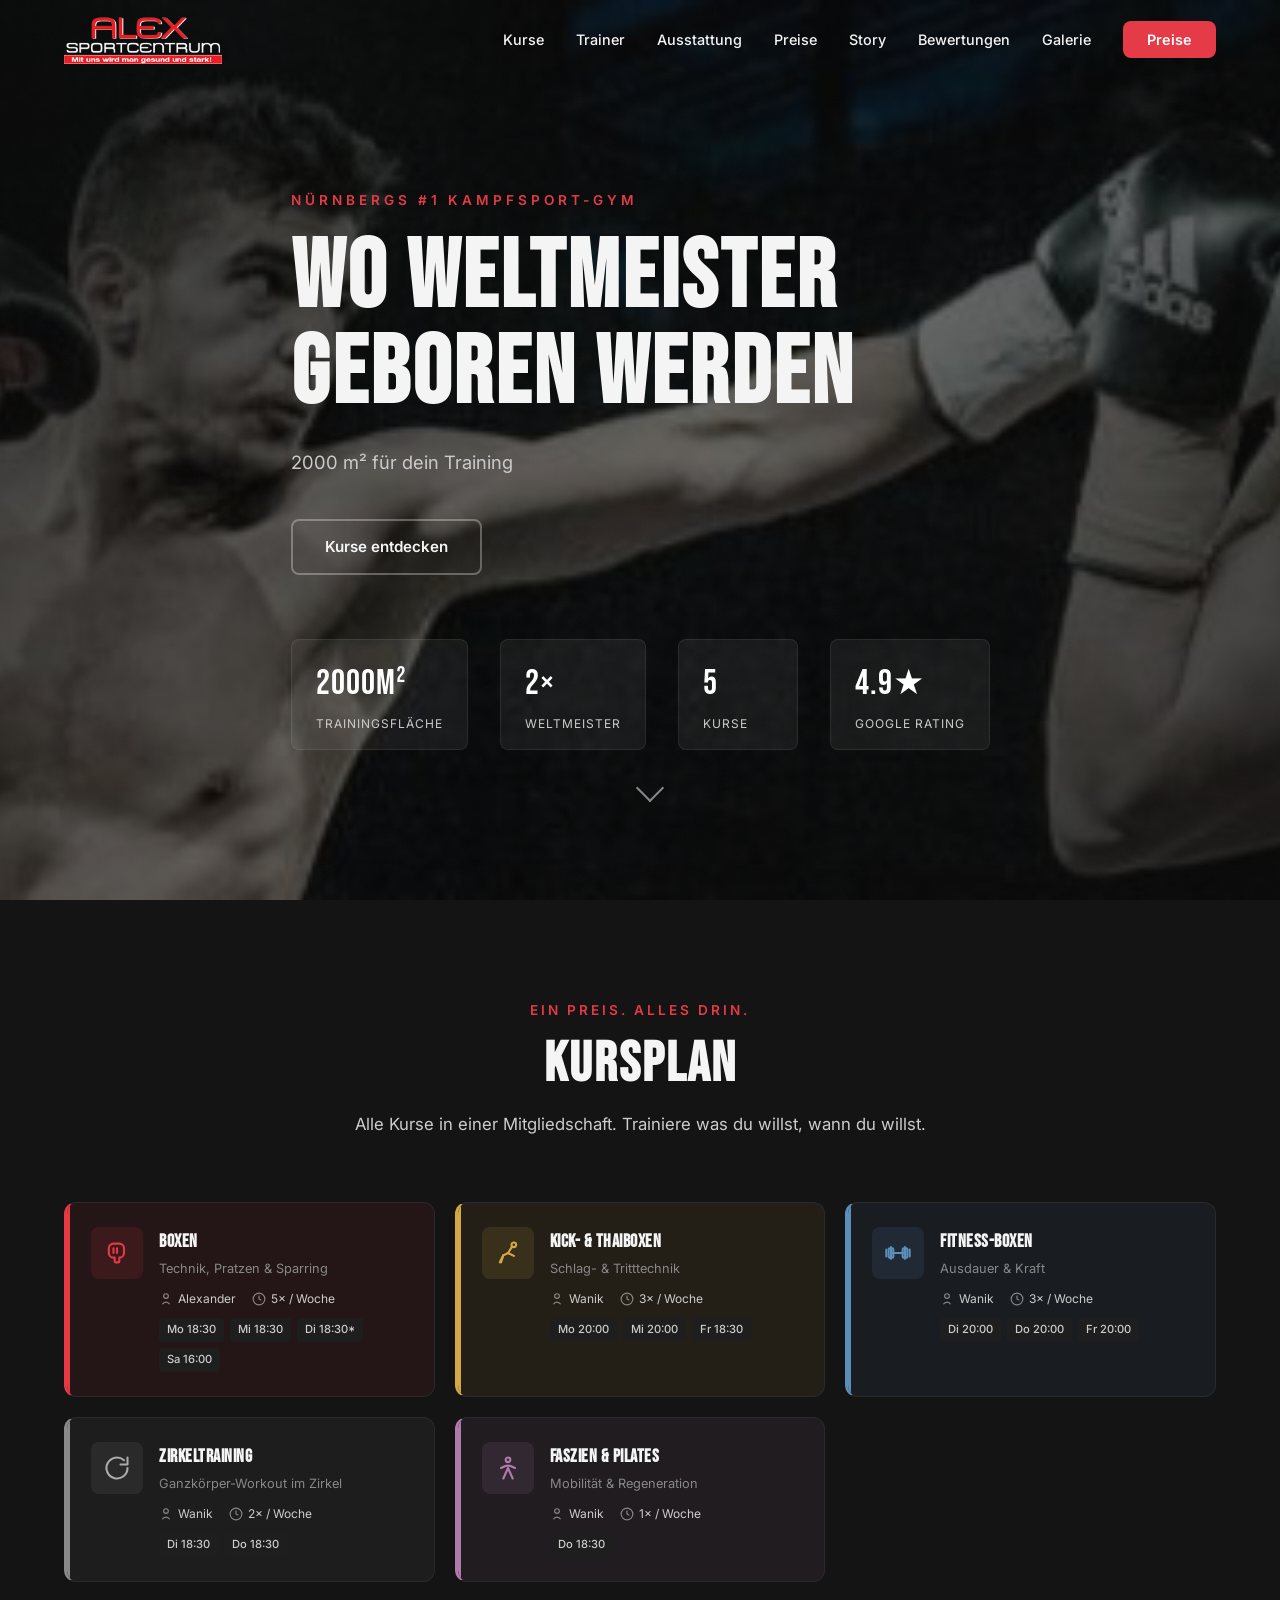
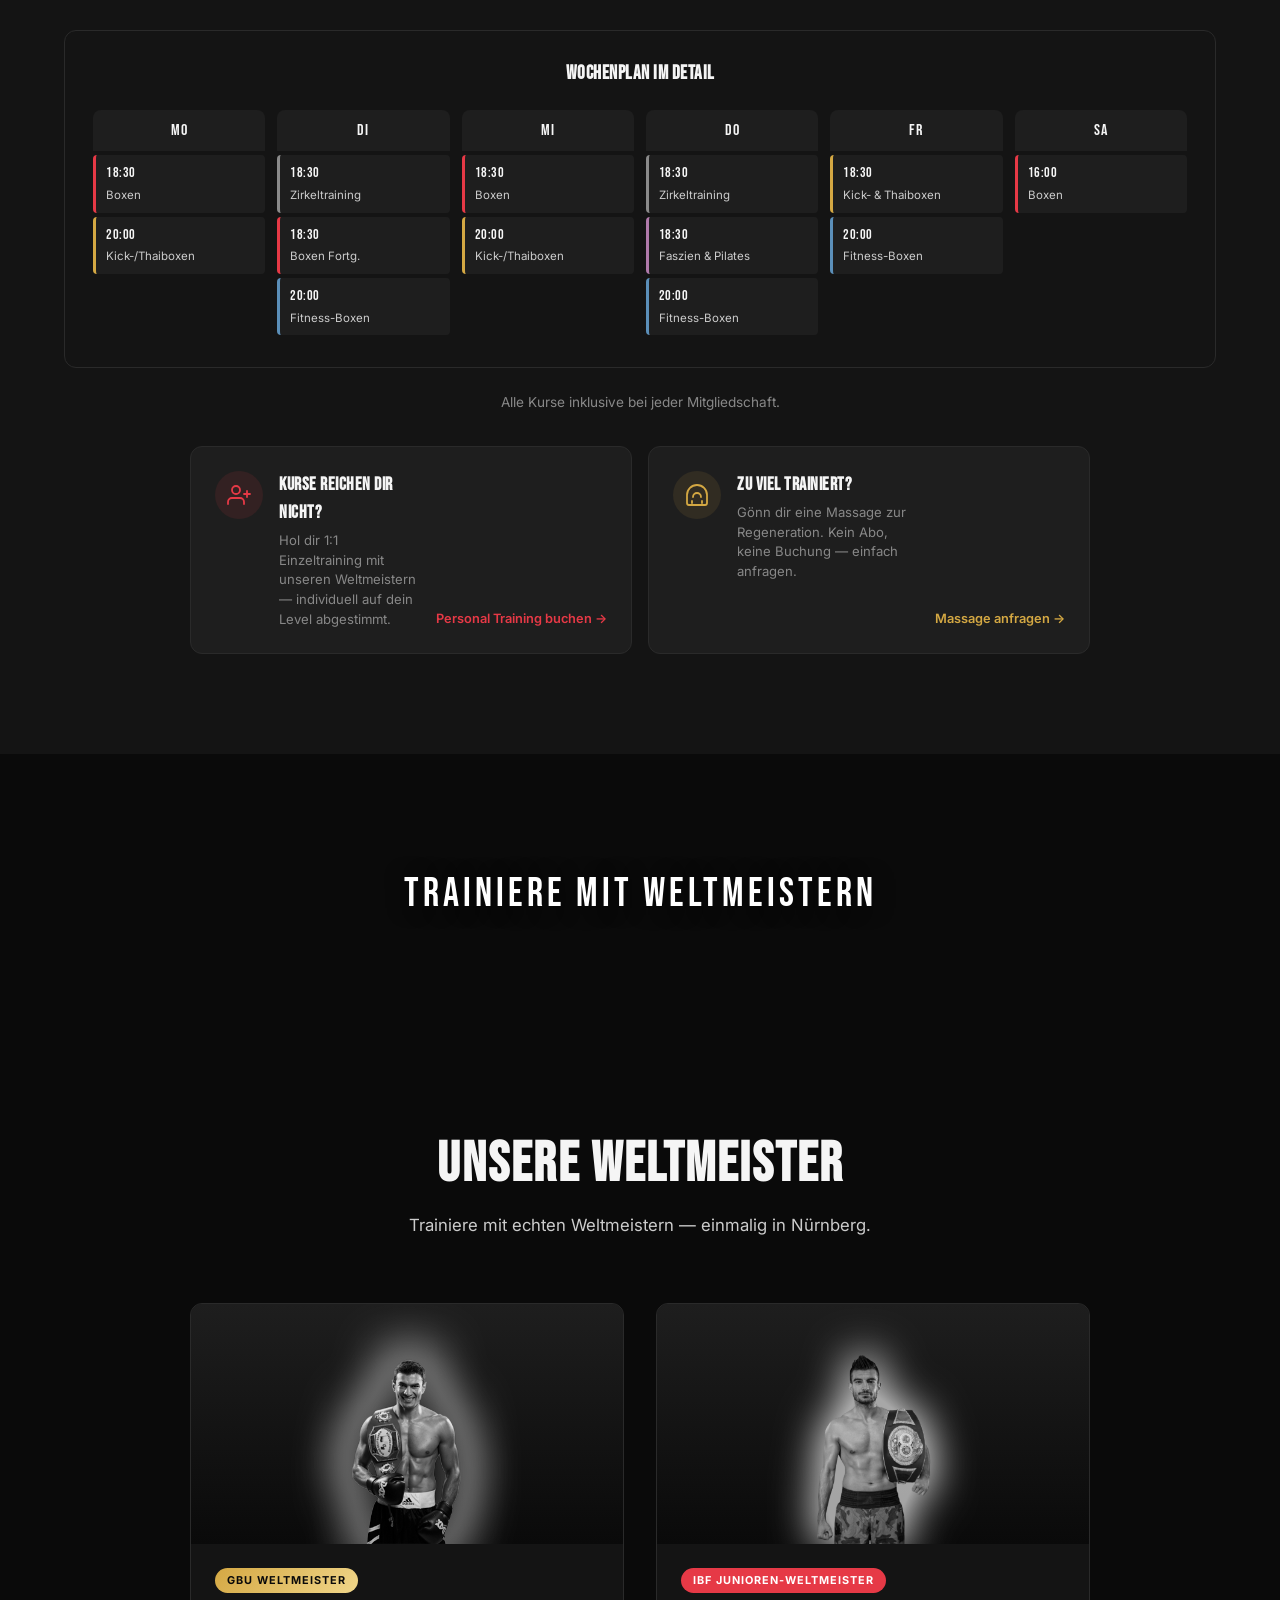
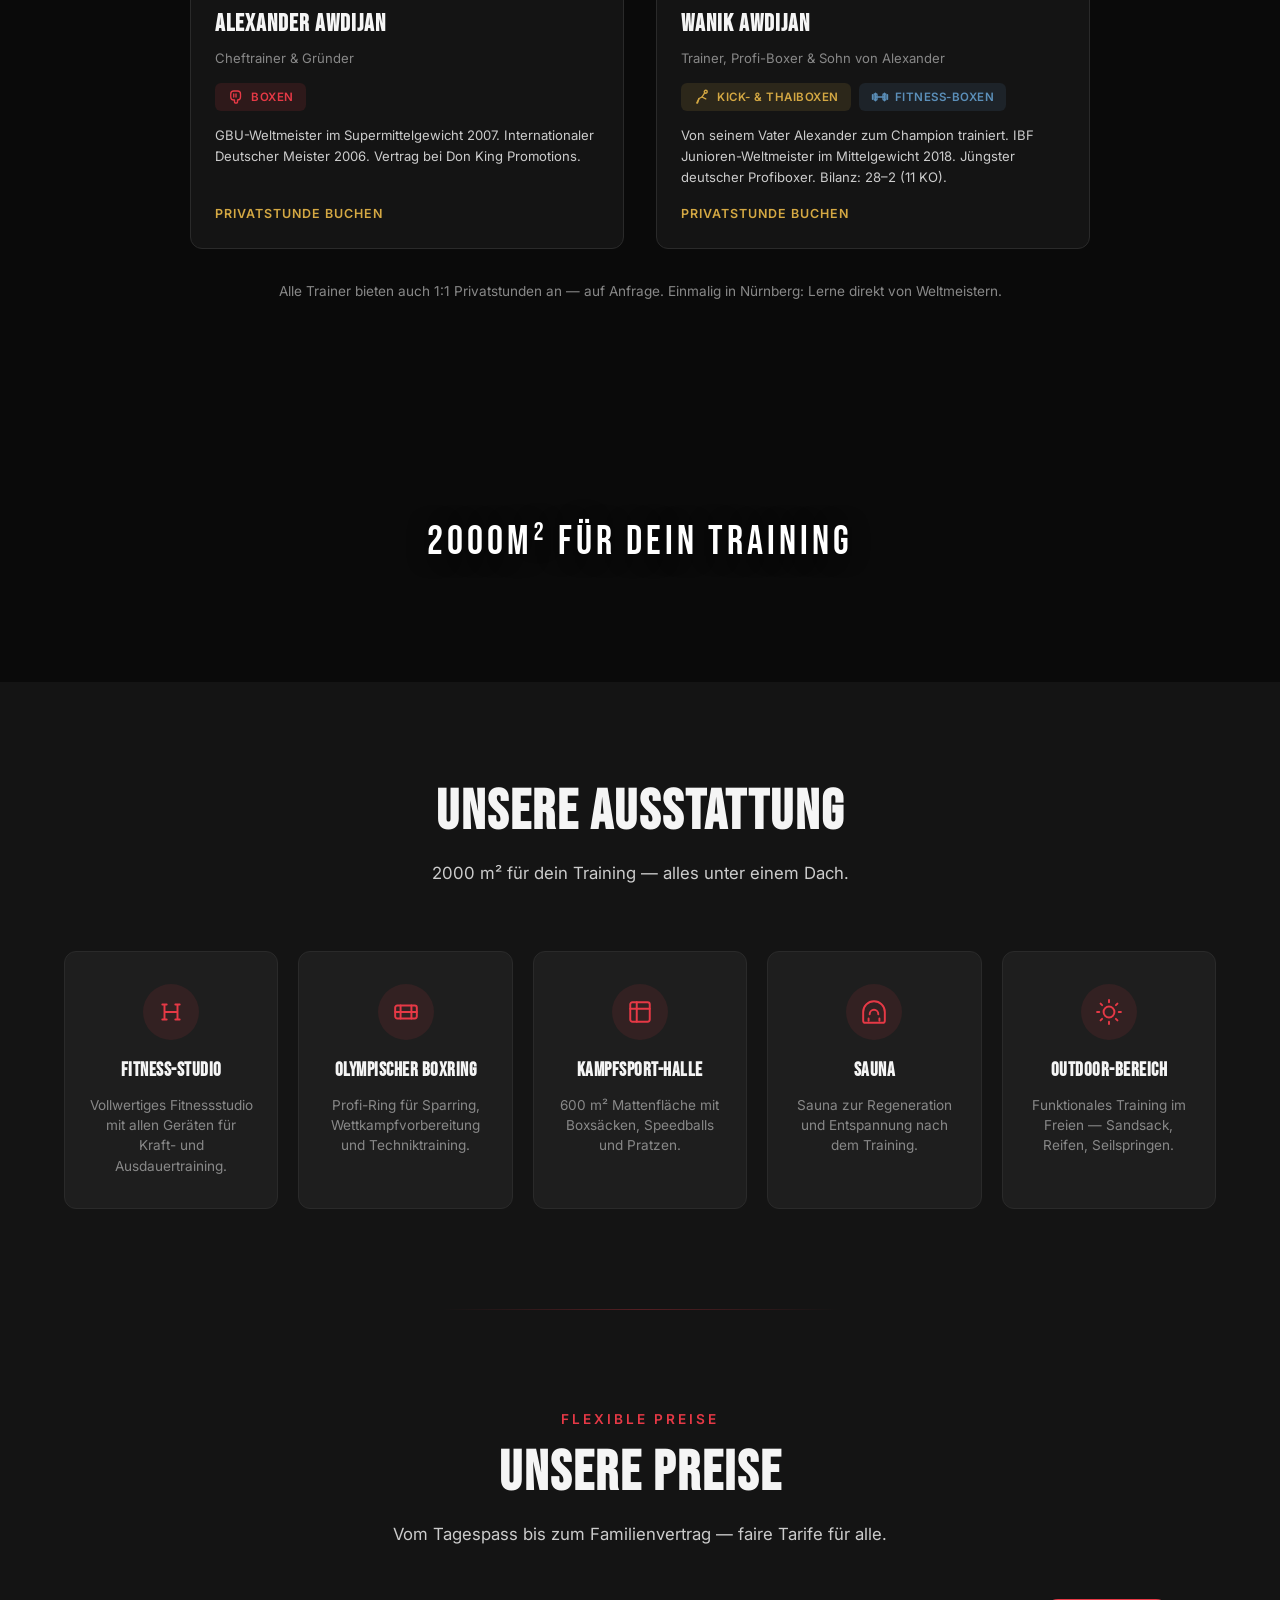
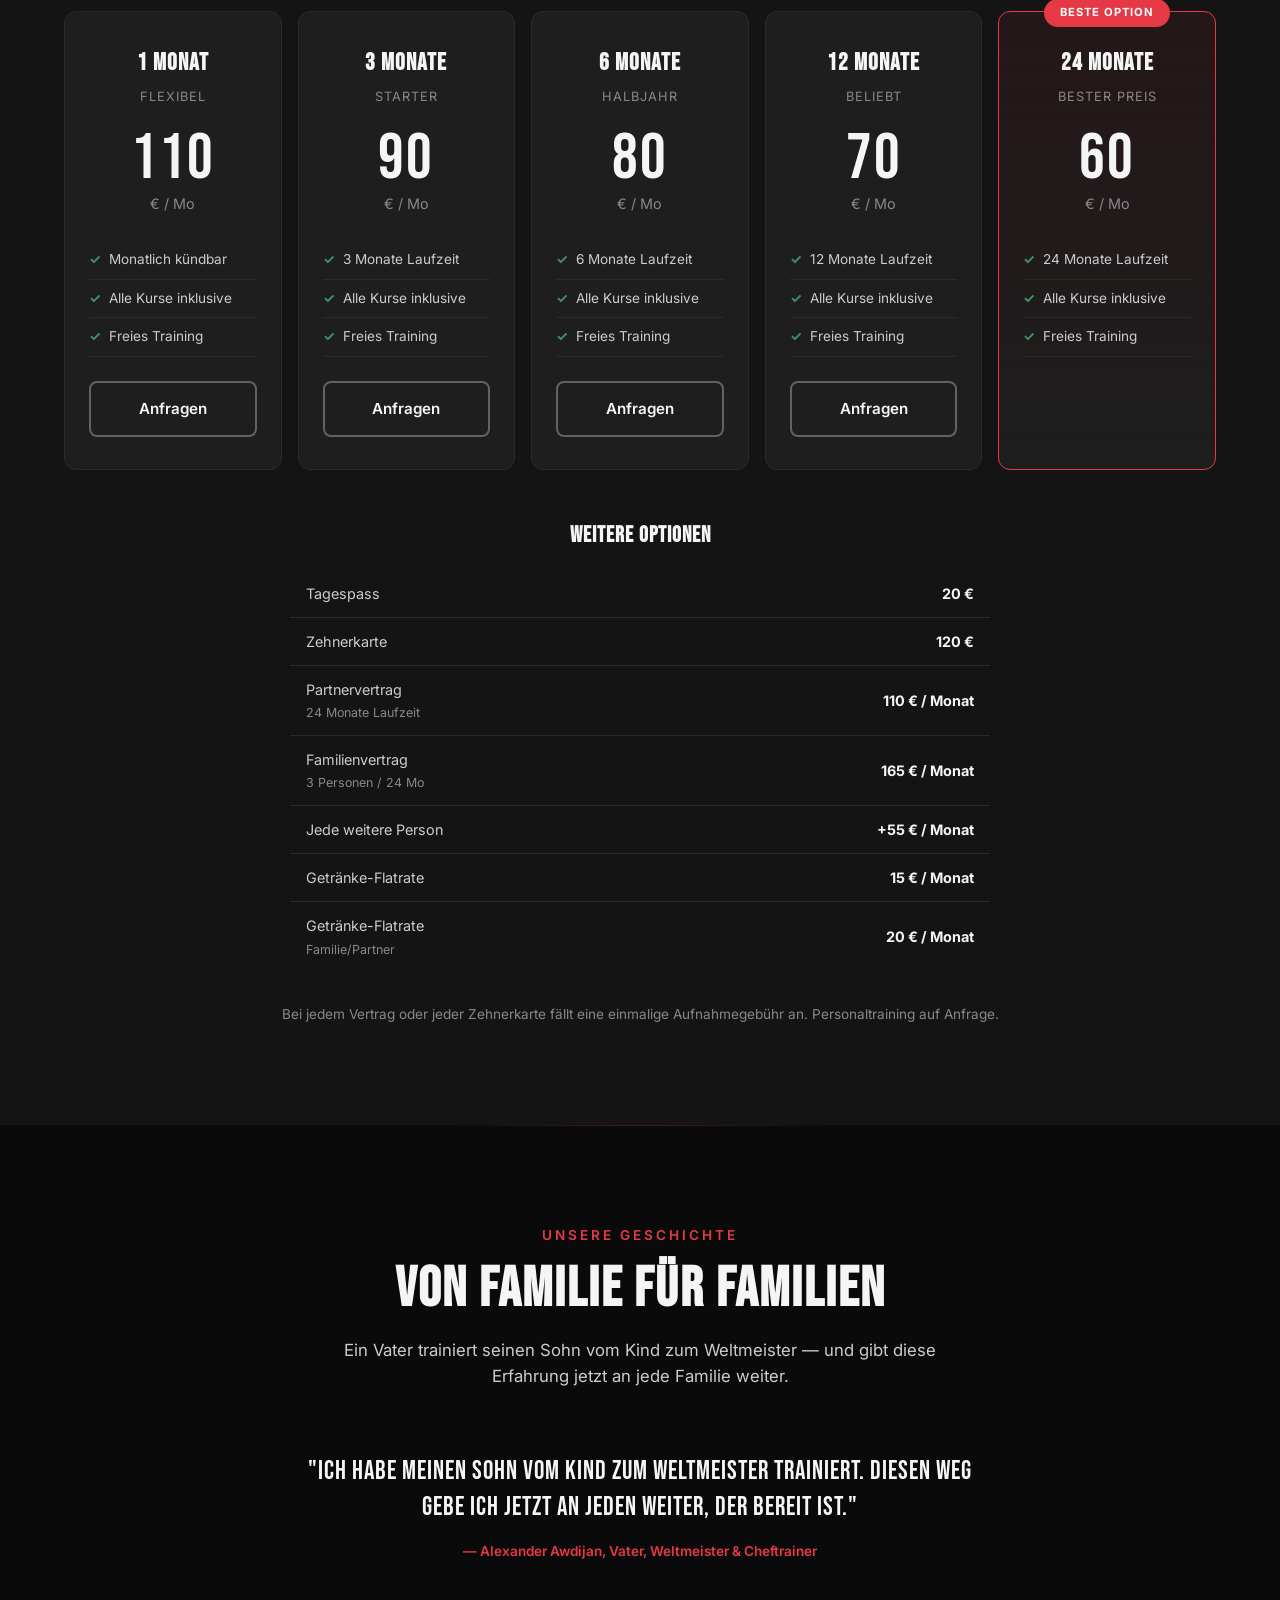
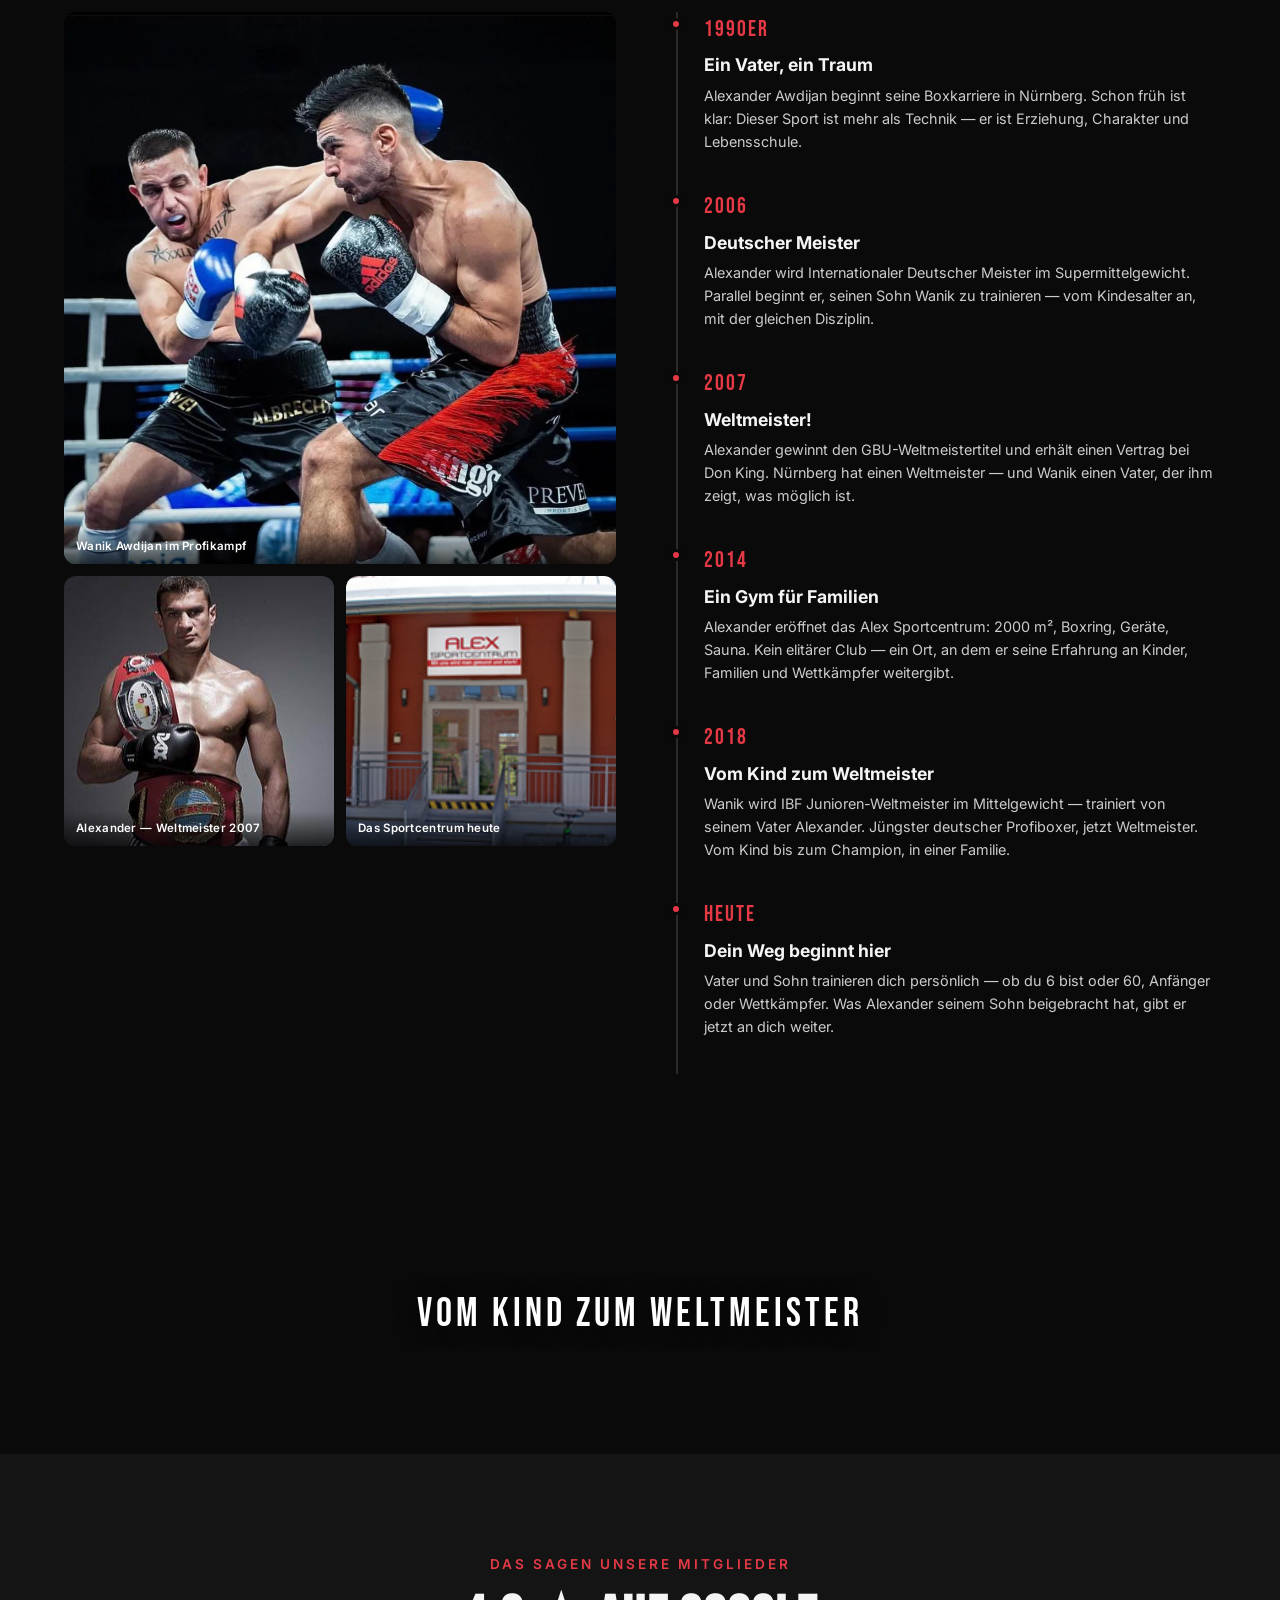
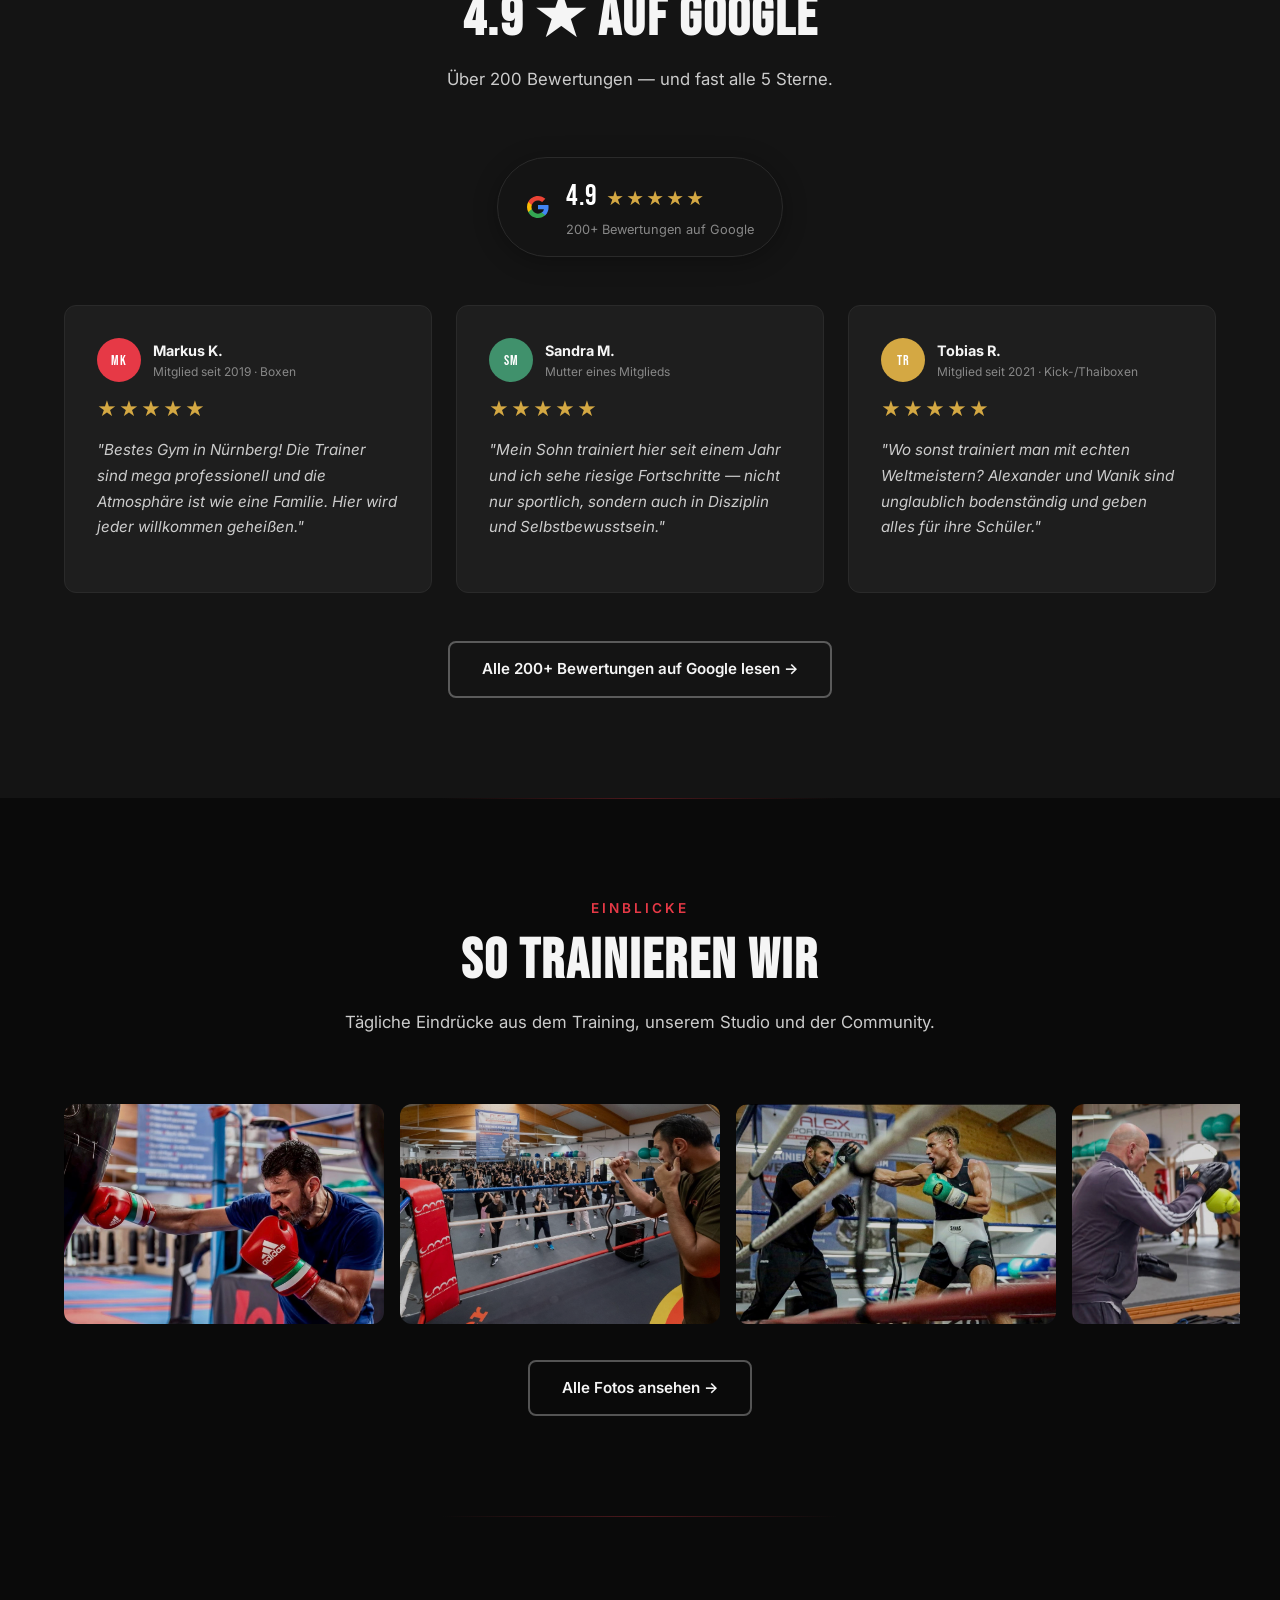
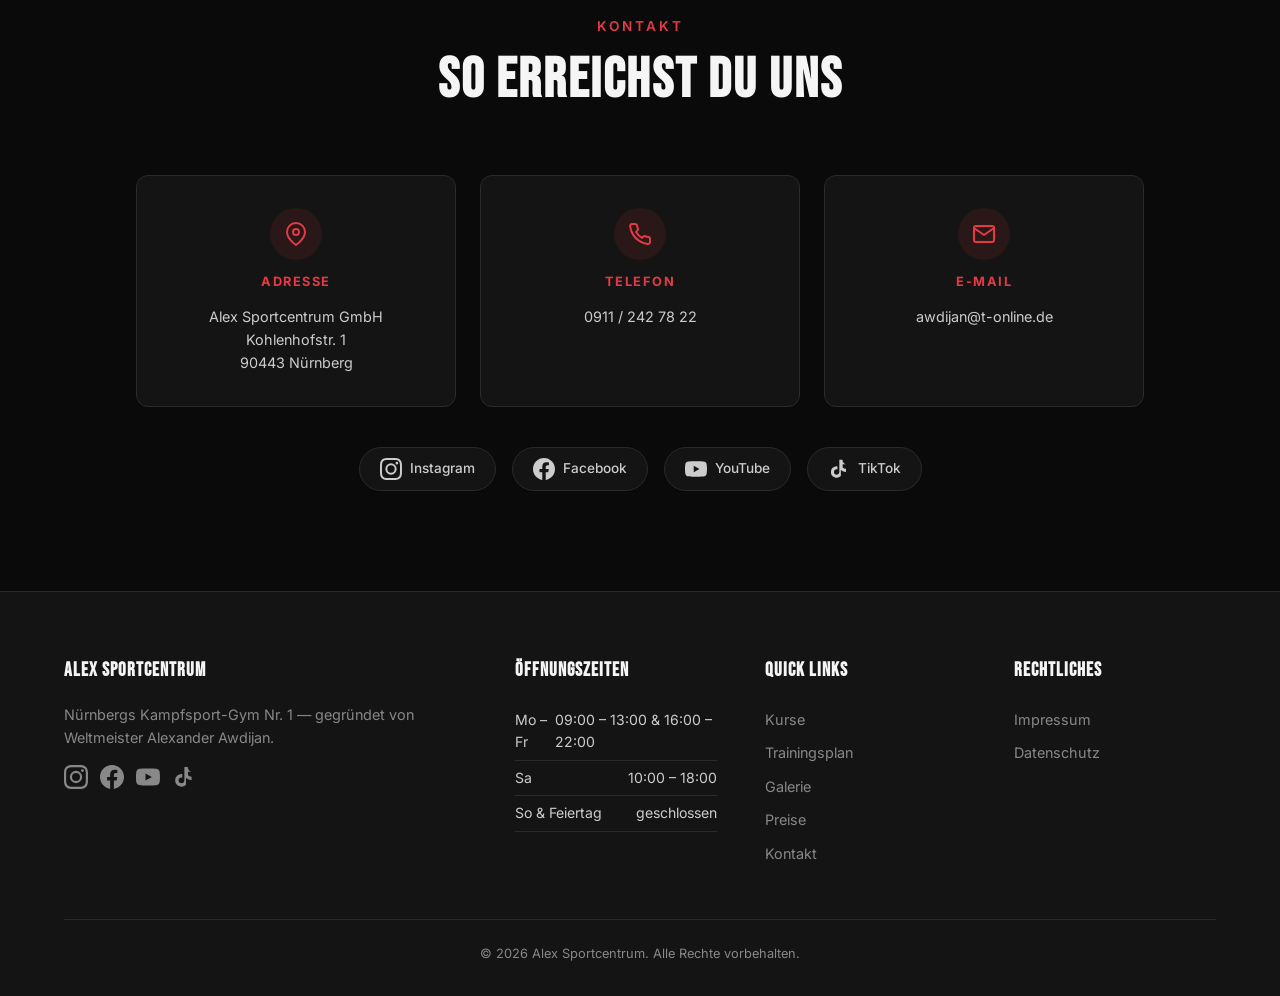
==== commit 47c68c65: "Add Ausstattung section, Personal Training booking, gallery admin, redesigned Kontakt - Add "Unsere " ====
--- a/index.html
+++ b/index.html
@@ -4,7 +4,7 @@
   <meta charset="UTF-8">
   <meta name="viewport" content="width=device-width, initial-scale=1.0">
   <title>Alex Sportcentrum — Boxen, Kampfsport & Fitness in Nürnberg</title>
-  <meta name="description" content="Alex Sportcentrum Nürnberg: Boxen, Kick- & Thaiboxen, Fitness-Boxen & mehr. Trainiere mit Weltmeistern Alexander & Wanik Awdijan. Probetraining jetzt buchen!">
+  <meta name="description" content="Alex Sportcentrum Nürnberg: Boxen, Kick- & Thaiboxen, Fitness-Boxen & mehr. Trainiere mit Weltmeistern Alexander & Wanik Awdijan auf 2000m².">
   <meta property="og:title" content="Alex Sportcentrum — Wo Weltmeister geboren werden">
   <meta property="og:description" content="Boxen, Kick- & Thaiboxen, Fitness-Boxen in Nürnberg. Trainiere mit Weltmeistern auf 2000m².">
   <meta property="og:type" content="website">
@@ -67,12 +67,12 @@
       <ul class="nav-menu" id="nav-menu">
         <li><a href="#kurse" class="nav-link">Kurse</a></li>
         <li><a href="#trainer" class="nav-link">Trainer</a></li>
+        <li><a href="#ausstattung" class="nav-link">Ausstattung</a></li>
         <li><a href="#preise" class="nav-link">Preise</a></li>
         <li><a href="#story" class="nav-link">Story</a></li>
         <li><a href="#bewertungen" class="nav-link">Bewertungen</a></li>
         <li><a href="galerie.html" class="nav-link">Galerie</a></li>
-        <li><a href="login.html" class="nav-link">Anmelden</a></li>
-        <li><a href="#kontakt" class="nav-link nav-cta">Probetraining</a></li>
+        <li><a href="#preise" class="nav-link nav-cta">Preise</a></li>
       </ul>
       <button class="burger" id="burger" aria-label="Menü öffnen">
         <span></span>
@@ -88,9 +88,8 @@
     <div class="hero-content">
       <p class="hero-tag">Nürnbergs #1 Kampfsport-Gym</p>
       <h1>Wo Weltmeister<br>geboren werden</h1>
-      <p class="hero-sub">Trainiere Boxen, Kick- & Thaiboxen, Fitness-Boxen und mehr mit Weltmeistern Alexander & Wanik Awdijan — auf 2000m² in Nürnberg.</p>
+      <p class="hero-sub">2000 m² für dein Training</p>
       <div class="hero-buttons">
-        <a href="#kontakt" class="btn btn-primary">Probetraining buchen</a>
         <a href="#kurse" class="btn btn-outline">Kurse entdecken</a>
       </div>
       <div class="hero-stats">
@@ -103,8 +102,8 @@
           <span class="stat-label">Weltmeister</span>
         </div>
         <div class="stat">
-          <span class="stat-number" data-count="6" data-suffix="">0</span>
-          <span class="stat-label">Disziplinen</span>
+          <span class="stat-number" data-count="5" data-suffix="">0</span>
+          <span class="stat-label">Kurse</span>
         </div>
         <div class="stat">
           <span class="stat-number" data-count="4.9" data-suffix="★" data-decimal="true">0★</span>
@@ -117,19 +116,6 @@
     </div>
   </header>
 
-  <!-- Kinder Banner -->
-  <section class="kinder-banner">
-    <div class="container">
-      <div class="kinder-inner">
-        <span class="kinder-badge">NEU</span>
-        <div class="kinder-text">
-          <strong>Kinder-Training: Nur 50€/Monat — alles unbegrenzt!</strong>
-          <span>Von Boxen bis MMA, alles dabei. Mo bis Fr, 17–18 Uhr. Keine Zusatzkosten!</span>
-        </div>
-        <a href="#kontakt" class="btn btn-small">Kind anmelden</a>
-      </div>
-    </div>
-  </section>
 
   <!-- Kursplan Section -->
   <section class="section kurse" id="kurse">
@@ -201,7 +187,7 @@
             <h3>Zirkeltraining</h3>
             <p class="disc-desc">Ganzkörper-Workout im Zirkel</p>
             <div class="disc-meta">
-              <span class="disc-trainer"><svg width="14" height="14" viewBox="0 0 24 24" fill="none" stroke="currentColor" stroke-width="2"><circle cx="12" cy="7" r="4"/><path d="M5.8 21a7 7 0 0112.4 0"/></svg> Trainerin</span>
+              <span class="disc-trainer"><svg width="14" height="14" viewBox="0 0 24 24" fill="none" stroke="currentColor" stroke-width="2"><circle cx="12" cy="7" r="4"/><path d="M5.8 21a7 7 0 0112.4 0"/></svg> Wanik</span>
               <span class="disc-times"><svg width="14" height="14" viewBox="0 0 24 24" fill="none" stroke="currentColor" stroke-width="2"><circle cx="12" cy="12" r="10"/><path d="M12 6v6l4 2"/></svg> 2× / Woche</span>
             </div>
             <div class="disc-schedule">
@@ -218,7 +204,7 @@
             <h3>Faszien &amp; Pilates</h3>
             <p class="disc-desc">Mobilität &amp; Regeneration</p>
             <div class="disc-meta">
-              <span class="disc-trainer"><svg width="14" height="14" viewBox="0 0 24 24" fill="none" stroke="currentColor" stroke-width="2"><circle cx="12" cy="7" r="4"/><path d="M5.8 21a7 7 0 0112.4 0"/></svg> Trainerin</span>
+              <span class="disc-trainer"><svg width="14" height="14" viewBox="0 0 24 24" fill="none" stroke="currentColor" stroke-width="2"><circle cx="12" cy="7" r="4"/><path d="M5.8 21a7 7 0 0112.4 0"/></svg> Wanik</span>
               <span class="disc-times"><svg width="14" height="14" viewBox="0 0 24 24" fill="none" stroke="currentColor" stroke-width="2"><circle cx="12" cy="12" r="10"/><path d="M12 6v6l4 2"/></svg> 1× / Woche</span>
             </div>
             <div class="disc-schedule">
@@ -227,23 +213,6 @@
           </div>
         </div>
 
-        <div class="disc-card disc-kinder" data-discipline="kinder-boxen" role="button" tabindex="0">
-          <div class="disc-icon-wrap" style="background:rgba(64,145,108,0.12);">
-            <svg width="28" height="28" viewBox="0 0 24 24" fill="none" stroke="var(--green-light)" stroke-width="1.8" stroke-linecap="round" stroke-linejoin="round"><use href="#icon-kinder"/></svg>
-          </div>
-          <div class="disc-card-body">
-            <h3>Kinder-Training</h3>
-            <p class="disc-desc">Boxen, Zirkel, Selbstverteidigung</p>
-            <div class="disc-meta">
-              <span class="disc-trainer"><svg width="14" height="14" viewBox="0 0 24 24" fill="none" stroke="currentColor" stroke-width="2"><circle cx="12" cy="7" r="4"/><path d="M5.8 21a7 7 0 0112.4 0"/></svg> Alexander</span>
-              <span class="disc-times"><svg width="14" height="14" viewBox="0 0 24 24" fill="none" stroke="currentColor" stroke-width="2"><circle cx="12" cy="12" r="10"/><path d="M12 6v6l4 2"/></svg> 5× / Woche</span>
-            </div>
-            <div class="disc-schedule">
-              <span>Mo–Fr 17:00</span>
-            </div>
-            <span class="disc-badge">50 €/Mo</span>
-          </div>
-        </div>
       </div>
 
       <!-- Kompakter Wochenplan darunter -->
@@ -252,33 +221,28 @@
         <div class="week-plan-grid">
           <div class="week-day">
             <div class="week-day-name">Mo</div>
-            <div class="week-slot kp-kinder" data-discipline="kinder-boxen" role="button" tabindex="0"><span class="ws-time">17:00</span><span class="ws-name">Kinder-Boxen</span></div>
             <div class="week-slot kp-boxen" data-discipline="boxen" role="button" tabindex="0"><span class="ws-time">18:30</span><span class="ws-name">Boxen</span></div>
             <div class="week-slot kp-kick" data-discipline="kick" role="button" tabindex="0"><span class="ws-time">20:00</span><span class="ws-name">Kick-/Thaiboxen</span></div>
           </div>
           <div class="week-day">
             <div class="week-day-name">Di</div>
-            <div class="week-slot kp-kinder" data-discipline="kinder-zirkel" role="button" tabindex="0"><span class="ws-time">17:00</span><span class="ws-name">Kinder-Zirkel</span></div>
             <div class="week-slot kp-zirkel" data-discipline="zirkel" role="button" tabindex="0"><span class="ws-time">18:30</span><span class="ws-name">Zirkeltraining</span></div>
             <div class="week-slot kp-boxen" data-discipline="boxen" role="button" tabindex="0"><span class="ws-time">18:30</span><span class="ws-name">Boxen Fortg.</span></div>
             <div class="week-slot kp-fitness" data-discipline="fitness" role="button" tabindex="0"><span class="ws-time">20:00</span><span class="ws-name">Fitness-Boxen</span></div>
           </div>
           <div class="week-day">
             <div class="week-day-name">Mi</div>
-            <div class="week-slot kp-kinder" data-discipline="kinder-boxen" role="button" tabindex="0"><span class="ws-time">17:00</span><span class="ws-name">Kinder-Boxen</span></div>
             <div class="week-slot kp-boxen" data-discipline="boxen" role="button" tabindex="0"><span class="ws-time">18:30</span><span class="ws-name">Boxen</span></div>
             <div class="week-slot kp-kick" data-discipline="kick" role="button" tabindex="0"><span class="ws-time">20:00</span><span class="ws-name">Kick-/Thaiboxen</span></div>
           </div>
           <div class="week-day">
             <div class="week-day-name">Do</div>
-            <div class="week-slot kp-kinder" data-discipline="kinder-sv" role="button" tabindex="0"><span class="ws-time">17:00</span><span class="ws-name">Kinder-SV</span></div>
             <div class="week-slot kp-zirkel" data-discipline="zirkel" role="button" tabindex="0"><span class="ws-time">18:30</span><span class="ws-name">Zirkeltraining</span></div>
             <div class="week-slot kp-pilates" data-discipline="pilates" role="button" tabindex="0"><span class="ws-time">18:30</span><span class="ws-name">Faszien &amp; Pilates</span></div>
             <div class="week-slot kp-fitness" data-discipline="fitness" role="button" tabindex="0"><span class="ws-time">20:00</span><span class="ws-name">Fitness-Boxen</span></div>
           </div>
           <div class="week-day">
             <div class="week-day-name">Fr</div>
-            <div class="week-slot kp-kinder" data-discipline="kinder-kick" role="button" tabindex="0"><span class="ws-time">17:00</span><span class="ws-name">Kinder-Kickboxen</span></div>
             <div class="week-slot kp-kick" data-discipline="kick" role="button" tabindex="0"><span class="ws-time">18:30</span><span class="ws-name">Kick- &amp; Thaiboxen</span></div>
             <div class="week-slot kp-fitness" data-discipline="fitness" role="button" tabindex="0"><span class="ws-time">20:00</span><span class="ws-name">Fitness-Boxen</span></div>
           </div>
@@ -289,7 +253,31 @@
         </div>
       </div>
 
-      <p class="kursplan-hint">Alle Kurse inklusive bei jeder Mitgliedschaft. Kinder-Training 50 €/Mo separat buchbar. Personal Training auf Anfrage.</p>
+      <p class="kursplan-hint">Alle Kurse inklusive bei jeder Mitgliedschaft.</p>
+
+      <div class="kursplan-extras">
+        <a href="personaltraining.html" class="kursplan-extra-card">
+          <div class="kursplan-extra-icon">
+            <svg width="24" height="24" viewBox="0 0 24 24" fill="none" stroke="currentColor" stroke-width="1.8" stroke-linecap="round" stroke-linejoin="round"><path d="M17 21v-2a4 4 0 00-4-4H5a4 4 0 00-4 4v2"/><circle cx="9" cy="7" r="4"/><path d="M20 8v6M23 11h-6"/></svg>
+          </div>
+          <div class="kursplan-extra-text">
+            <strong>Kurse reichen dir nicht?</strong>
+            <span>Hol dir 1:1 Einzeltraining mit unseren Weltmeistern — individuell auf dein Level abgestimmt.</span>
+          </div>
+          <span class="kursplan-extra-link">Personal Training buchen &rarr;</span>
+        </a>
+
+        <a href="#kontakt" class="kursplan-extra-card kursplan-extra-massage">
+          <div class="kursplan-extra-icon">
+            <svg width="24" height="24" viewBox="0 0 24 24" fill="none" stroke="currentColor" stroke-width="1.8" stroke-linecap="round" stroke-linejoin="round"><path d="M12 2C6.48 2 2 6.48 2 12v8a2 2 0 002 2h16a2 2 0 002-2v-8c0-5.52-4.48-10-10-10z"/><path d="M8 14c0-2.21 1.79-4 4-4s4 1.79 4 4"/><path d="M7 20v-2M17 20v-2"/></svg>
+          </div>
+          <div class="kursplan-extra-text">
+            <strong>Zu viel trainiert?</strong>
+            <span>Gönn dir eine Massage zur Regeneration. Kein Abo, keine Buchung — einfach anfragen.</span>
+          </div>
+          <span class="kursplan-extra-link">Massage anfragen &rarr;</span>
+        </a>
+      </div>
     </div>
   </section>
 
@@ -305,9 +293,8 @@
   <section class="section trainer-section" id="trainer">
     <div class="container">
       <div class="section-header">
-        <p class="section-tag">Deine Trainer</p>
-        <h2>Unser Trainerteam</h2>
-        <p class="section-desc">Trainiere mit Weltmeistern und erfahrenen Coaches — einmalig in Nürnberg.</p>
+        <h2>Unsere Weltmeister</h2>
+        <p class="section-desc">Trainiere mit echten Weltmeistern — einmalig in Nürnberg.</p>
       </div>
 
       <div class="trainer-cards">
@@ -325,13 +312,9 @@
                 <svg class="disc-icon" width="18" height="18"><use href="#icon-boxen"/></svg>
                 <span>Boxen</span>
               </button>
-              <button class="disc-tag disc-kinder" data-discipline="kinder-boxen">
-                <svg class="disc-icon" width="18" height="18"><use href="#icon-kinder"/></svg>
-                <span>Kinder-Training</span>
-              </button>
             </div>
             <p class="trainer-bio">GBU-Weltmeister im Supermittelgewicht 2007. Internationaler Deutscher Meister 2006. Vertrag bei Don King Promotions.</p>
-            <a href="#kontakt" class="trainer-private">Privatstunde buchen</a>
+            <a href="personaltraining.html" class="trainer-private">Privatstunde buchen</a>
           </div>
         </div>
 
@@ -355,31 +338,10 @@
               </button>
             </div>
             <p class="trainer-bio">Von seinem Vater Alexander zum Champion trainiert. IBF Junioren-Weltmeister im Mittelgewicht 2018. Jüngster deutscher Profiboxer. Bilanz: 28–2 (11 KO).</p>
-            <a href="#kontakt" class="trainer-private">Privatstunde buchen</a>
-          </div>
-        </div>
-
-        <!-- Fitness-Trainerin -->
-        <div class="trainer-card">
-          <div class="trainer-img trainer-img-placeholder"></div>
-          <div class="trainer-info">
-            <span class="trainer-badge">Trainerin</span>
-            <h3>Fitness-Trainerin</h3>
-            <p class="trainer-role">Zirkeltraining, Faszien &amp; Pilates</p>
-            <div class="trainer-disziplinen">
-              <button class="disc-tag disc-zirkel" data-discipline="zirkel">
-                <svg class="disc-icon" width="18" height="18"><use href="#icon-zirkel"/></svg>
-                <span>Zirkeltraining</span>
-              </button>
-              <button class="disc-tag disc-pilates" data-discipline="pilates">
-                <svg class="disc-icon" width="18" height="18"><use href="#icon-pilates"/></svg>
-                <span>Faszien &amp; Pilates</span>
-              </button>
-            </div>
-            <p class="trainer-bio">Zertifizierte Trainerin für funktionelles Training, Pilates und Faszienarbeit. Ausgleich und Prävention.</p>
-            <a href="#kontakt" class="trainer-private">Privatstunde buchen</a>
-          </div>
-        </div>
+            <a href="personaltraining.html" class="trainer-private">Privatstunde buchen</a>
+          </div>
+        </div>
+
       </div>
 
       <p class="trainer-hint">Alle Trainer bieten auch 1:1 Privatstunden an — auf Anfrage. Einmalig in Nürnberg: Lerne direkt von Weltmeistern.</p>
@@ -387,12 +349,79 @@
   </section>
 
   <!-- Image Banner: Ring -->
-  <div class="image-banner" style="background-image:url('assets/gym/gallery-ring.jpg');">
+  <div class="image-banner" style="background-image:url('assets/gym/gallery-studio.jpg');">
     <div class="image-banner-overlay"></div>
     <div class="image-banner-content">
       <span class="image-banner-text">2000m² für dein Training</span>
     </div>
   </div>
+
+  <!-- Ausstattung Section -->
+  <section class="section ausstattung" id="ausstattung">
+    <div class="container">
+      <div class="section-header">
+        <h2>Unsere Ausstattung</h2>
+        <p class="section-desc">2000 m² für dein Training — alles unter einem Dach.</p>
+      </div>
+
+      <div class="ausstattung-grid">
+        <div class="ausstattung-card">
+          <div class="ausstattung-icon">
+            <svg viewBox="0 0 24 24" fill="none" stroke="currentColor" stroke-width="1.8" stroke-linecap="round" stroke-linejoin="round">
+              <path d="M6 5v14M18 5v14M6 12h12M4 5h4M16 5h4M4 19h4M16 19h4"/>
+            </svg>
+          </div>
+          <h3>Fitness-Studio</h3>
+          <p>Vollwertiges Fitnessstudio mit allen Geräten für Kraft- und Ausdauertraining.</p>
+        </div>
+
+        <div class="ausstattung-card">
+          <div class="ausstattung-icon">
+            <svg viewBox="0 0 24 24" fill="none" stroke="currentColor" stroke-width="1.8" stroke-linecap="round" stroke-linejoin="round">
+              <rect x="2" y="6" width="20" height="12" rx="2"/>
+              <path d="M2 12h20M7 6v12M17 6v12"/>
+            </svg>
+          </div>
+          <h3>Olympischer Boxring</h3>
+          <p>Profi-Ring für Sparring, Wettkampfvorbereitung und Techniktraining.</p>
+        </div>
+
+        <div class="ausstattung-card">
+          <div class="ausstattung-icon">
+            <svg viewBox="0 0 24 24" fill="none" stroke="currentColor" stroke-width="1.8" stroke-linecap="round" stroke-linejoin="round">
+              <rect x="3" y="3" width="18" height="18" rx="2"/>
+              <path d="M3 9h18M9 3v18"/>
+            </svg>
+          </div>
+          <h3>Kampfsport-Halle</h3>
+          <p>600 m² Mattenfläche mit Boxsäcken, Speedballs und Pratzen.</p>
+        </div>
+
+        <div class="ausstattung-card">
+          <div class="ausstattung-icon">
+            <svg viewBox="0 0 24 24" fill="none" stroke="currentColor" stroke-width="1.8" stroke-linecap="round" stroke-linejoin="round">
+              <path d="M12 2C6.48 2 2 6.48 2 12v8a2 2 0 002 2h16a2 2 0 002-2v-8c0-5.52-4.48-10-10-10z"/>
+              <path d="M8 14c0-2.21 1.79-4 4-4s4 1.79 4 4"/>
+              <path d="M7 20v-2M17 20v-2"/>
+            </svg>
+          </div>
+          <h3>Sauna</h3>
+          <p>Sauna zur Regeneration und Entspannung nach dem Training.</p>
+        </div>
+
+        <div class="ausstattung-card">
+          <div class="ausstattung-icon">
+            <svg viewBox="0 0 24 24" fill="none" stroke="currentColor" stroke-width="1.8" stroke-linecap="round" stroke-linejoin="round">
+              <circle cx="12" cy="12" r="5"/>
+              <path d="M12 1v2M12 21v2M4.22 4.22l1.42 1.42M18.36 18.36l1.42 1.42M1 12h2M21 12h2M4.22 19.78l1.42-1.42M18.36 5.64l1.42-1.42"/>
+            </svg>
+          </div>
+          <h3>Outdoor-Bereich</h3>
+          <p>Funktionales Training im Freien — Sandsack, Reifen, Seilspringen.</p>
+        </div>
+      </div>
+    </div>
+  </section>
 
   <!-- Preise Section -->
   <section class="section preise" id="preise">
@@ -403,9 +432,9 @@
         <p class="section-desc">Vom Tagespass bis zum Familienvertrag — faire Tarife für alle.</p>
       </div>
 
-      <!-- 4 Vertragskarten -->
-      <div class="preis-cards">
-        <div class="preis-card">
+      <!-- 5 Vertragskarten -->
+      <div class="preis-cards" id="preis-cards">
+        <div class="preis-card" data-preis-id="1monat">
           <h3>1 Monat</h3>
           <p class="preis-label">Flexibel</p>
           <div class="preis-amount">
@@ -417,10 +446,10 @@
             <li>Alle Kurse inklusive</li>
             <li>Freies Training</li>
           </ul>
-          <a href="#kontakt" class="btn btn-outline">Anfragen</a>
-        </div>
-
-        <div class="preis-card">
+          <a href="tel:+499112427822" class="btn btn-outline">Anfragen</a>
+        </div>
+
+        <div class="preis-card" data-preis-id="3monate">
           <h3>3 Monate</h3>
           <p class="preis-label">Starter</p>
           <div class="preis-amount">
@@ -432,10 +461,25 @@
             <li>Alle Kurse inklusive</li>
             <li>Freies Training</li>
           </ul>
-          <a href="#kontakt" class="btn btn-outline">Anfragen</a>
-        </div>
-
-        <div class="preis-card">
+          <a href="tel:+499112427822" class="btn btn-outline">Anfragen</a>
+        </div>
+
+        <div class="preis-card" data-preis-id="6monate">
+          <h3>6 Monate</h3>
+          <p class="preis-label">Halbjahr</p>
+          <div class="preis-amount">
+            <span class="preis-number">80</span>
+            <span class="preis-currency">€ / Mo</span>
+          </div>
+          <ul class="preis-features">
+            <li>6 Monate Laufzeit</li>
+            <li>Alle Kurse inklusive</li>
+            <li>Freies Training</li>
+          </ul>
+          <a href="tel:+499112427822" class="btn btn-outline">Anfragen</a>
+        </div>
+
+        <div class="preis-card" data-preis-id="12monate">
           <h3>12 Monate</h3>
           <p class="preis-label">Beliebt</p>
           <div class="preis-amount">
@@ -447,10 +491,10 @@
             <li>Alle Kurse inklusive</li>
             <li>Freies Training</li>
           </ul>
-          <a href="#kontakt" class="btn btn-outline">Anfragen</a>
-        </div>
-
-        <div class="preis-card preis-best">
+          <a href="tel:+499112427822" class="btn btn-outline">Anfragen</a>
+        </div>
+
+        <div class="preis-card preis-best" data-preis-id="24monate">
           <span class="best-badge">Beste Option</span>
           <h3>24 Monate</h3>
           <p class="preis-label">Bester Preis</p>
@@ -463,7 +507,6 @@
             <li>Alle Kurse inklusive</li>
             <li>Freies Training</li>
           </ul>
-          <a href="#kontakt" class="btn btn-primary">Anfragen</a>
         </div>
       </div>
 
@@ -472,10 +515,6 @@
         <h3>Weitere Optionen</h3>
         <table class="preis-tabelle">
           <tbody>
-            <tr>
-              <td>6-Monats Vertrag</td>
-              <td><strong>80 € / Monat</strong></td>
-            </tr>
             <tr>
               <td>Tagespass</td>
               <td><strong>20 €</strong></td>
@@ -483,10 +522,6 @@
             <tr>
               <td>Zehnerkarte</td>
               <td><strong>120 €</strong></td>
-            </tr>
-            <tr>
-              <td>Kinder-Training <small>Alle Disziplinen, Mo–Fr</small></td>
-              <td><strong>50 € / Monat</strong></td>
             </tr>
             <tr>
               <td>Partnervertrag <small>24 Monate Laufzeit</small></td>
@@ -516,9 +551,6 @@
         <p>Bei jedem Vertrag oder jeder Zehnerkarte fällt eine einmalige Aufnahmegebühr an. Personaltraining auf Anfrage.</p>
       </div>
 
-      <div style="text-align:center; margin-top:32px;">
-        <a href="#kontakt" class="btn btn-primary">Jetzt Mitglied werden</a>
-      </div>
     </div>
   </section>
 
@@ -709,207 +741,53 @@
     </div>
   </section>
 
-  <!-- Portal / Einstieg Section -->
-  <section class="section" id="portal">
+  <!-- Kontakt Section -->
+  <section class="section kontakt" id="kontakt">
     <div class="container">
       <div class="section-header">
-        <p class="section-tag">Dein Bereich</p>
-        <h2>Mitglieder- & Admin-Portal</h2>
-        <p class="section-desc">Alles im Blick — ob als Mitglied dein Training oder als Admin das gesamte Studio.</p>
-      </div>
-
-      <div class="portal-grid">
-
-        <!-- Mitglieder-Portal -->
-        <div class="portal-card member">
-          <div class="portal-card-icon">
-            <svg width="26" height="26" viewBox="0 0 24 24" fill="none" stroke="currentColor" stroke-width="2" stroke-linecap="round"><path d="M20 21v-2a4 4 0 00-4-4H8a4 4 0 00-4 4v2"/><circle cx="12" cy="7" r="4"/></svg>
-          </div>
-          <h3>Mitglieder-Bereich</h3>
-          <p>Dein persönliches Dashboard — Mitgliedschaft, Kurse, Privattraining und Bestellungen auf einen Blick.</p>
-
-          <ul class="portal-features">
-            <li>
-              <svg width="16" height="16" viewBox="0 0 24 24" fill="none" stroke="var(--red)" stroke-width="2"><polyline points="20 6 9 17 4 12"/></svg>
-              Mitgliedschaft & Vertragsstatus einsehen
-            </li>
-            <li>
-              <svg width="16" height="16" viewBox="0 0 24 24" fill="none" stroke="var(--red)" stroke-width="2"><polyline points="20 6 9 17 4 12"/></svg>
-              Gebuchte Kurse & nächste Termine
-            </li>
-            <li>
-              <svg width="16" height="16" viewBox="0 0 24 24" fill="none" stroke="var(--red)" stroke-width="2"><polyline points="20 6 9 17 4 12"/></svg>
-              Privattraining-Stunden & Trainer
-            </li>
-            <li>
-              <svg width="16" height="16" viewBox="0 0 24 24" fill="none" stroke="var(--red)" stroke-width="2"><polyline points="20 6 9 17 4 12"/></svg>
-              Trainings-Statistik & Streak
-            </li>
-            <li>
-              <svg width="16" height="16" viewBox="0 0 24 24" fill="none" stroke="var(--red)" stroke-width="2"><polyline points="20 6 9 17 4 12"/></svg>
-              Shop-Bestellungen verfolgen
-            </li>
-          </ul>
-
-          <!-- Mini-Preview -->
-          <div class="portal-preview">
-            <div class="portal-preview-title">Beispiel: Max Mustermann</div>
-            <div class="portal-preview-row">
-              <span class="pp-label">Mitgliedschaft</span>
-              <span class="pp-value">12 Monate <span class="status-badge aktiv" style="font-size:0.65rem; padding:2px 8px; margin-left:4px;">Aktiv</span></span>
-            </div>
-            <div class="portal-preview-row">
-              <span class="pp-label">Nächster Kurs</span>
-              <span class="pp-value">Boxen — Di 09:00</span>
-            </div>
-            <div class="portal-preview-row">
-              <span class="pp-label">Privattraining</span>
-              <span class="pp-value">3× / Monat mit Alexander</span>
-            </div>
-            <div class="portal-preview-row">
-              <span class="pp-label">Trainings im März</span>
-              <span class="pp-value">12 Sessions</span>
-            </div>
-          </div>
-
-          <a href="login.html" class="btn btn-primary" style="width:100%;">Zum Mitglieder-Login</a>
-        </div>
-
-        <!-- Admin-Portal -->
-        <div class="portal-card admin">
-          <div class="portal-card-icon">
-            <svg width="26" height="26" viewBox="0 0 24 24" fill="none" stroke="currentColor" stroke-width="2" stroke-linecap="round"><rect x="3" y="3" width="7" height="7"/><rect x="14" y="3" width="7" height="7"/><rect x="3" y="14" width="7" height="7"/><rect x="14" y="14" width="7" height="7"/></svg>
-          </div>
-          <h3>Admin-Dashboard</h3>
-          <p>Studio-Verwaltung in Echtzeit — Anmeldungen, Kursauslastung, Gruppenübersicht und Umsatz.</p>
-
-          <ul class="portal-features">
-            <li>
-              <svg width="16" height="16" viewBox="0 0 24 24" fill="none" stroke="var(--gold)" stroke-width="2"><polyline points="20 6 9 17 4 12"/></svg>
-              Neue Anmeldungen & Mitglieder-Übersicht
-            </li>
-            <li>
-              <svg width="16" height="16" viewBox="0 0 24 24" fill="none" stroke="var(--gold)" stroke-width="2"><polyline points="20 6 9 17 4 12"/></svg>
-              Wer ist heute da? Live-Teilnehmer
-            </li>
-            <li>
-              <svg width="16" height="16" viewBox="0 0 24 24" fill="none" stroke="var(--gold)" stroke-width="2"><polyline points="20 6 9 17 4 12"/></svg>
-              Auslastung pro Kurs & Gruppe
-            </li>
-            <li>
-              <svg width="16" height="16" viewBox="0 0 24 24" fill="none" stroke="var(--gold)" stroke-width="2"><polyline points="20 6 9 17 4 12"/></svg>
-              Umsatz, Store-Bestellungen & Statistiken
-            </li>
-            <li>
-              <svg width="16" height="16" viewBox="0 0 24 24" fill="none" stroke="var(--gold)" stroke-width="2"><polyline points="20 6 9 17 4 12"/></svg>
-              Kurse & Privattraining verwalten
-            </li>
-          </ul>
-
-          <!-- Mini-Preview: Auslastung -->
-          <div class="portal-preview">
-            <div class="portal-preview-title">Heutige Kursauslastung</div>
-            <div class="portal-capacity-item">
-              <div class="cap-name">Boxen 09:00 — <span style="color:var(--white);">18/20 Plätze</span></div>
-              <div class="portal-bar">
-                <div class="portal-bar-track"><div class="portal-bar-fill" style="width:90%; background:var(--red);"></div></div>
-                <span class="portal-bar-label">90%</span>
-              </div>
-            </div>
-            <div class="portal-capacity-item">
-              <div class="cap-name">Kick-/Thaiboxen 16:00 — <span style="color:var(--white);">14/20 Plätze</span></div>
-              <div class="portal-bar">
-                <div class="portal-bar-track"><div class="portal-bar-fill" style="width:70%; background:var(--gold);"></div></div>
-                <span class="portal-bar-label">70%</span>
-              </div>
-            </div>
-            <div class="portal-capacity-item">
-              <div class="cap-name">Kinder-Boxen 18:00 — <span style="color:var(--white);">8/15 Plätze</span></div>
-              <div class="portal-bar">
-                <div class="portal-bar-track"><div class="portal-bar-fill" style="width:53%; background:var(--green-light);"></div></div>
-                <span class="portal-bar-label">53%</span>
-              </div>
-            </div>
-            <div class="portal-capacity-item">
-              <div class="cap-name">Zirkeltraining 17:30 — <span style="color:var(--white);">6/12 Plätze</span></div>
-              <div class="portal-bar">
-                <div class="portal-bar-track"><div class="portal-bar-fill" style="width:50%; background:#8a8a8a;"></div></div>
-                <span class="portal-bar-label">50%</span>
-              </div>
-            </div>
-          </div>
-
-          <a href="admin.html" class="btn btn-gold" style="width:100%;">Zum Admin-Dashboard</a>
-        </div>
-
-      </div>
-    </div>
-  </section>
-
-  <!-- CTA / Kontakt Section -->
-  <section class="section kontakt" id="kontakt">
-    <div class="container">
-      <div class="kontakt-grid">
-        <div class="kontakt-text">
-          <p class="section-tag">Bereit?</p>
-          <h2>Dein kostenloses Probetraining</h2>
-          <p>Komm vorbei und überzeug dich selbst. Egal ob Boxen, Kick- & Thaiboxen oder Fitness — dein erstes Training ist gratis. Keine Verpflichtung, kein Risiko.</p>
-          <div class="kontakt-info">
-            <div class="kontakt-item">
-              <span class="kontakt-icon">📍</span>
-              <div>
-                <strong>Adresse</strong>
-                <p><a href="https://www.google.com/maps/place/Alex+Sportcentrum+GmbH/@49.4434333,11.0677513,17z" target="_blank" rel="noopener">Alex Sportcentrum GmbH<br>Kohlenhofstr. 1<br>90443 Nürnberg</a></p>
-              </div>
-            </div>
-            <div class="kontakt-item">
-              <span class="kontakt-icon">📞</span>
-              <div>
-                <strong>Telefon</strong>
-                <p><a href="tel:+499112427822">0911 / 242 78 22</a></p>
-              </div>
-            </div>
-            <div class="kontakt-item">
-              <span class="kontakt-icon">✉️</span>
-              <div>
-                <strong>E-Mail</strong>
-                <p><a href="mailto:awdijan@t-online.de">awdijan@t-online.de</a></p>
-              </div>
-            </div>
-          </div>
-        </div>
-        <div class="kontakt-form-wrap">
-          <form class="cta-form" id="kontakt-form">
-            <div class="form-group">
-              <label for="name">Dein Name</label>
-              <input type="text" id="name" name="name" placeholder="Max Mustermann" required>
-            </div>
-            <div class="form-group">
-              <label for="email">E-Mail</label>
-              <input type="email" id="email" name="email" placeholder="max@beispiel.de" required>
-            </div>
-            <div class="form-group">
-              <label for="phone">Telefon</label>
-              <input type="tel" id="phone" name="phone" placeholder="0171 1234567">
-            </div>
-            <div class="form-group">
-              <label for="interest">Interesse</label>
-              <select id="interest" name="interest" required>
-                <option value="">Bitte wählen...</option>
-                <option value="probetraining">Probetraining (allgemein)</option>
-                <option value="boxen">Boxen</option>
-                <option value="kick-thaiboxen">Kick- & Thaiboxen</option>
-                <option value="fitness-boxen">Fitness-Boxen</option>
-                <option value="zirkeltraining">Zirkeltraining</option>
-                <option value="pilates">Faszien & Pilates</option>
-                <option value="kinder">Kinder-Training</option>
-                <option value="privattraining">Personal Training</option>
-              </select>
-            </div>
-            <button type="submit" class="btn btn-primary btn-full">Probetraining anfragen</button>
-            <p class="form-note">Wir melden uns innerhalb von 24 Stunden bei dir.</p>
-          </form>
-        </div>
+        <p class="section-tag">Kontakt</p>
+        <h2>So erreichst du uns</h2>
+      </div>
+      <div class="kontakt-row" id="kontakt-row">
+        <a href="https://www.google.com/maps/place/Alex+Sportcentrum+GmbH/@49.4434333,11.0677513,17z" target="_blank" rel="noopener" class="kontakt-card" id="kontakt-adresse">
+          <div class="kontakt-icon">
+            <svg width="24" height="24" viewBox="0 0 24 24" fill="none" stroke="currentColor" stroke-width="2" stroke-linecap="round" stroke-linejoin="round"><path d="M21 10c0 7-9 13-9 13s-9-6-9-13a9 9 0 0118 0z"/><circle cx="12" cy="10" r="3"/></svg>
+          </div>
+          <strong>Adresse</strong>
+          <p>Alex Sportcentrum GmbH<br>Kohlenhofstr. 1<br>90443 Nürnberg</p>
+        </a>
+        <a href="tel:+499112427822" class="kontakt-card" id="kontakt-telefon">
+          <div class="kontakt-icon">
+            <svg width="24" height="24" viewBox="0 0 24 24" fill="none" stroke="currentColor" stroke-width="2" stroke-linecap="round" stroke-linejoin="round"><path d="M22 16.92v3a2 2 0 01-2.18 2 19.79 19.79 0 01-8.63-3.07 19.5 19.5 0 01-6-6 19.79 19.79 0 01-3.07-8.67A2 2 0 014.11 2h3a2 2 0 012 1.72c.127.96.361 1.903.7 2.81a2 2 0 01-.45 2.11L8.09 9.91a16 16 0 006 6l1.27-1.27a2 2 0 012.11-.45c.907.339 1.85.573 2.81.7A2 2 0 0122 16.92z"/></svg>
+          </div>
+          <strong>Telefon</strong>
+          <p>0911 / 242 78 22</p>
+        </a>
+        <a href="mailto:awdijan@t-online.de" class="kontakt-card" id="kontakt-email">
+          <div class="kontakt-icon">
+            <svg width="24" height="24" viewBox="0 0 24 24" fill="none" stroke="currentColor" stroke-width="2" stroke-linecap="round" stroke-linejoin="round"><path d="M4 4h16c1.1 0 2 .9 2 2v12c0 1.1-.9 2-2 2H4c-1.1 0-2-.9-2-2V6c0-1.1.9-2 2-2z"/><polyline points="22,6 12,13 2,6"/></svg>
+          </div>
+          <strong>E-Mail</strong>
+          <p>awdijan@t-online.de</p>
+        </a>
+      </div>
+      <div class="kontakt-social" id="kontakt-social">
+        <a href="https://instagram.com/alexsportcentrum" target="_blank" rel="noopener" aria-label="Instagram" class="kontakt-social-link">
+          <svg width="22" height="22" viewBox="0 0 24 24" fill="currentColor"><path d="M12 2.163c3.204 0 3.584.012 4.85.07 3.252.148 4.771 1.691 4.919 4.919.058 1.265.069 1.645.069 4.849 0 3.205-.012 3.584-.069 4.849-.149 3.225-1.664 4.771-4.919 4.919-1.266.058-1.644.07-4.85.07-3.204 0-3.584-.012-4.849-.07-3.26-.149-4.771-1.699-4.919-4.92-.058-1.265-.07-1.644-.07-4.849 0-3.204.013-3.583.07-4.849.149-3.227 1.664-4.771 4.919-4.919 1.266-.057 1.645-.069 4.849-.069zM12 0C8.741 0 8.333.014 7.053.072 2.695.272.273 2.69.073 7.052.014 8.333 0 8.741 0 12c0 3.259.014 3.668.072 4.948.2 4.358 2.618 6.78 6.98 6.98C8.333 23.986 8.741 24 12 24c3.259 0 3.668-.014 4.948-.072 4.354-.2 6.782-2.618 6.979-6.98.059-1.28.073-1.689.073-4.948 0-3.259-.014-3.667-.072-4.947-.196-4.354-2.617-6.78-6.979-6.98C15.668.014 15.259 0 12 0zm0 5.838a6.162 6.162 0 100 12.324 6.162 6.162 0 000-12.324zM12 16a4 4 0 110-8 4 4 0 010 8zm6.406-11.845a1.44 1.44 0 100 2.881 1.44 1.44 0 000-2.881z"/></svg>
+          <span>Instagram</span>
+        </a>
+        <a href="https://facebook.com/alexsportcentrum" target="_blank" rel="noopener" aria-label="Facebook" class="kontakt-social-link">
+          <svg width="22" height="22" viewBox="0 0 24 24" fill="currentColor"><path d="M24 12.073c0-6.627-5.373-12-12-12s-12 5.373-12 12c0 5.99 4.388 10.954 10.125 11.854v-8.385H7.078v-3.47h3.047V9.43c0-3.007 1.792-4.669 4.533-4.669 1.312 0 2.686.235 2.686.235v2.953H15.83c-1.491 0-1.956.925-1.956 1.874v2.25h3.328l-.532 3.47h-2.796v8.385C19.612 23.027 24 18.062 24 12.073z"/></svg>
+          <span>Facebook</span>
+        </a>
+        <a href="https://youtube.com/@alexsportcentrum" target="_blank" rel="noopener" aria-label="YouTube" class="kontakt-social-link">
+          <svg width="22" height="22" viewBox="0 0 24 24" fill="currentColor"><path d="M23.498 6.186a3.016 3.016 0 00-2.122-2.136C19.505 3.545 12 3.545 12 3.545s-7.505 0-9.377.505A3.017 3.017 0 00.502 6.186C0 8.07 0 12 0 12s0 3.93.502 5.814a3.016 3.016 0 002.122 2.136c1.871.505 9.376.505 9.376.505s7.505 0 9.377-.505a3.015 3.015 0 002.122-2.136C24 15.93 24 12 24 12s0-3.93-.502-5.814zM9.545 15.568V8.432L15.818 12l-6.273 3.568z"/></svg>
+          <span>YouTube</span>
+        </a>
+        <a href="https://tiktok.com/@alexsportcentrum" target="_blank" rel="noopener" aria-label="TikTok" class="kontakt-social-link">
+          <svg width="22" height="22" viewBox="0 0 24 24" fill="currentColor"><path d="M19.59 6.69a4.83 4.83 0 01-3.77-4.25V2h-3.45v13.67a2.89 2.89 0 01-2.88 2.5 2.89 2.89 0 01-2.89-2.89 2.89 2.89 0 012.89-2.89c.28 0 .54.04.79.1v-3.5a6.37 6.37 0 00-.79-.05A6.34 6.34 0 003.15 15.2a6.34 6.34 0 0010.86 4.48V13a8.28 8.28 0 005.58 2.16v-3.44a4.85 4.85 0 01-3.59-1.44V6.69h3.59z"/></svg>
+          <span>TikTok</span>
+        </a>
       </div>
     </div>
   </section>
@@ -921,9 +799,15 @@
         <div class="footer-col">
           <h4>Alex Sportcentrum</h4>
           <p>Nürnbergs Kampfsport-Gym Nr. 1 — gegründet von Weltmeister Alexander Awdijan.</p>
-          <div class="footer-social">
+          <div class="footer-social" id="footer-social">
             <a href="https://instagram.com/alexsportcentrum" target="_blank" rel="noopener" aria-label="Instagram">
               <svg width="24" height="24" viewBox="0 0 24 24" fill="currentColor"><path d="M12 2.163c3.204 0 3.584.012 4.85.07 3.252.148 4.771 1.691 4.919 4.919.058 1.265.069 1.645.069 4.849 0 3.205-.012 3.584-.069 4.849-.149 3.225-1.664 4.771-4.919 4.919-1.266.058-1.644.07-4.85.07-3.204 0-3.584-.012-4.849-.07-3.26-.149-4.771-1.699-4.919-4.92-.058-1.265-.07-1.644-.07-4.849 0-3.204.013-3.583.07-4.849.149-3.227 1.664-4.771 4.919-4.919 1.266-.057 1.645-.069 4.849-.069zM12 0C8.741 0 8.333.014 7.053.072 2.695.272.273 2.69.073 7.052.014 8.333 0 8.741 0 12c0 3.259.014 3.668.072 4.948.2 4.358 2.618 6.78 6.98 6.98C8.333 23.986 8.741 24 12 24c3.259 0 3.668-.014 4.948-.072 4.354-.2 6.782-2.618 6.979-6.98.059-1.28.073-1.689.073-4.948 0-3.259-.014-3.667-.072-4.947-.196-4.354-2.617-6.78-6.979-6.98C15.668.014 15.259 0 12 0zm0 5.838a6.162 6.162 0 100 12.324 6.162 6.162 0 000-12.324zM12 16a4 4 0 110-8 4 4 0 010 8zm6.406-11.845a1.44 1.44 0 100 2.881 1.44 1.44 0 000-2.881z"/></svg>
+            </a>
+            <a href="https://facebook.com/alexsportcentrum" target="_blank" rel="noopener" aria-label="Facebook">
+              <svg width="24" height="24" viewBox="0 0 24 24" fill="currentColor"><path d="M24 12.073c0-6.627-5.373-12-12-12s-12 5.373-12 12c0 5.99 4.388 10.954 10.125 11.854v-8.385H7.078v-3.47h3.047V9.43c0-3.007 1.792-4.669 4.533-4.669 1.312 0 2.686.235 2.686.235v2.953H15.83c-1.491 0-1.956.925-1.956 1.874v2.25h3.328l-.532 3.47h-2.796v8.385C19.612 23.027 24 18.062 24 12.073z"/></svg>
+            </a>
+            <a href="https://youtube.com/@alexsportcentrum" target="_blank" rel="noopener" aria-label="YouTube">
+              <svg width="24" height="24" viewBox="0 0 24 24" fill="currentColor"><path d="M23.498 6.186a3.016 3.016 0 00-2.122-2.136C19.505 3.545 12 3.545 12 3.545s-7.505 0-9.377.505A3.017 3.017 0 00.502 6.186C0 8.07 0 12 0 12s0 3.93.502 5.814a3.016 3.016 0 002.122 2.136c1.871.505 9.376.505 9.376.505s7.505 0 9.377-.505a3.015 3.015 0 002.122-2.136C24 15.93 24 12 24 12s0-3.93-.502-5.814zM9.545 15.568V8.432L15.818 12l-6.273 3.568z"/></svg>
             </a>
             <a href="https://tiktok.com/@alexsportcentrum" target="_blank" rel="noopener" aria-label="TikTok">
               <svg width="24" height="24" viewBox="0 0 24 24" fill="currentColor"><path d="M19.59 6.69a4.83 4.83 0 01-3.77-4.25V2h-3.45v13.67a2.89 2.89 0 01-2.88 2.5 2.89 2.89 0 01-2.89-2.89 2.89 2.89 0 012.89-2.89c.28 0 .54.04.79.1v-3.5a6.37 6.37 0 00-.79-.05A6.34 6.34 0 003.15 15.2a6.34 6.34 0 0010.86 4.48V13a8.28 8.28 0 005.58 2.16v-3.44a4.85 4.85 0 01-3.59-1.44V6.69h3.59z"/></svg>
@@ -945,7 +829,7 @@
             <li><a href="trainingsplan.html">Trainingsplan</a></li>
             <li><a href="galerie.html">Galerie</a></li>
             <li><a href="#preise">Preise</a></li>
-            <li><a href="#kontakt">Kontakt</a></li>
+            <li><a href="tel:+499112427822">Kontakt</a></li>
           </ul>
         </div>
         <div class="footer-col">
@@ -962,10 +846,6 @@
     </div>
   </footer>
 
-  <!-- Mobile Sticky CTA -->
-  <div class="mobile-cta-bar" id="mobile-cta">
-    <a href="#kontakt" class="btn btn-primary btn-full">Probetraining buchen</a>
-  </div>
 
   <!-- Discipline Modal -->
   <div class="modal-backdrop" id="discipline-modal" aria-hidden="true" role="dialog">
@@ -982,7 +862,7 @@
           <h4>Trainingszeiten</h4>
           <div class="modal-times" id="modal-times"></div>
         </div>
-        <a href="#kontakt" class="btn btn-primary modal-cta" id="modal-cta">Probetraining buchen</a>
+        <a href="#preise" class="btn btn-primary modal-cta" id="modal-cta">Preise ansehen</a>
       </div>
     </div>
   </div>
@@ -1013,5 +893,177 @@
       });
     }, 900);
   </script>
+  <script>
+    // Dynamic loading from localStorage (Admin-managed data)
+    (function() {
+      function loadPreiseFromStorage() {
+        var data = localStorage.getItem('alex_preise');
+        if (!data) return;
+        try {
+          var preise = JSON.parse(data);
+          var container = document.getElementById('preis-cards');
+          if (!container || !preise.length) return;
+          container.innerHTML = '';
+          preise.forEach(function(p) {
+            var isBest = p.id === '24monate';
+            var card = document.createElement('div');
+            card.className = 'preis-card' + (isBest ? ' preis-best' : '');
+            card.setAttribute('data-preis-id', p.id);
+            var html = '';
+            if (isBest) html += '<span class="best-badge">Beste Option</span>';
+            html += '<h3>' + p.name + '</h3>';
+            html += '<p class="preis-label">' + (p.label || '') + '</p>';
+            html += '<div class="preis-amount"><span class="preis-number">' + p.preis + '</span><span class="preis-currency">' + (p.einheit || '€ / Mo') + '</span></div>';
+            html += '<ul class="preis-features">';
+            if (p.features) {
+              p.features.forEach(function(f) { html += '<li>' + f + '</li>'; });
+            } else {
+              html += '<li>' + p.name + ' Laufzeit</li><li>Alle Kurse inklusive</li><li>Freies Training</li>';
+            }
+            html += '</ul>';
+            if (!isBest) html += '<a href="tel:+499112427822" class="btn btn-outline">Anfragen</a>';
+            card.innerHTML = html;
+            container.appendChild(card);
+          });
+        } catch(e) {}
+      }
+
+      function loadKurseFromStorage() {
+        var data = localStorage.getItem('alex_kurse');
+        if (!data) return;
+        try {
+          var kurse = JSON.parse(data);
+          if (!kurse.length) return;
+
+          var iconMap = {
+            'boxen': '#icon-boxen', 'kick': '#icon-kick', 'fitness': '#icon-fitness',
+            'zirkel': '#icon-zirkel', 'pilates': '#icon-pilates', 'kinder': '#icon-kinder'
+          };
+
+          function hexToRgba(hex, alpha) {
+            var r = parseInt(hex.slice(1,3), 16);
+            var g = parseInt(hex.slice(3,5), 16);
+            var b = parseInt(hex.slice(5,7), 16);
+            return 'rgba(' + r + ',' + g + ',' + b + ',' + alpha + ')';
+          }
+
+          // Update discipline cards
+          var grid = document.querySelector('.disc-grid');
+          if (grid) {
+            grid.innerHTML = '';
+            kurse.forEach(function(k) {
+              var farbe = k.farbe || '#e63946';
+              var icon = iconMap[k.id] || '#icon-boxen';
+              var bgLight = hexToRgba(farbe, 0.08);
+              var bgIcon = hexToRgba(farbe, 0.15);
+              var card = document.createElement('div');
+              card.className = 'disc-card';
+              card.setAttribute('data-discipline', k.id);
+              card.setAttribute('role', 'button');
+              card.setAttribute('tabindex', '0');
+              card.style.cssText = 'background:' + bgLight + '; border-left:3px solid ' + farbe + ';';
+              card.innerHTML = '<div class="disc-icon-wrap" style="background:' + bgIcon + ';"><svg width="28" height="28" viewBox="0 0 24 24" fill="none" stroke="' + farbe + '" stroke-width="1.8" stroke-linecap="round" stroke-linejoin="round"><use href="' + icon + '"/></svg></div>' +
+                '<div class="disc-card-body"><h3>' + k.name + '</h3><p class="disc-desc">' + (k.beschreibung || '') + '</p>' +
+                '<div class="disc-meta"><span class="disc-trainer">' + k.trainer + '</span></div>' +
+                '<div class="disc-schedule"><span>' + k.zeiten + '</span></div></div>';
+              grid.appendChild(card);
+            });
+          }
+
+          // Update Wochenplan
+          var weekGrid = document.querySelector('.week-plan-grid');
+          if (weekGrid) {
+            var days = ['Mo', 'Di', 'Mi', 'Do', 'Fr', 'Sa'];
+            var dayMap = {};
+            days.forEach(function(d) { dayMap[d] = []; });
+
+            kurse.forEach(function(k) {
+              var parts = k.zeiten.split(',');
+              parts.forEach(function(part) {
+                part = part.trim();
+                var match = part.match(/^(Mo|Di|Mi|Do|Fr|Sa)\s+(\d{1,2}:\d{2})/);
+                if (match) {
+                  var label = part.replace(match[1], '').trim();
+                  var timeStr = match[2];
+                  var extra = label.replace(timeStr, '').trim();
+                  var displayName = k.name + (extra ? ' ' + extra : '');
+                  var farbe = k.farbe || '#e63946';
+                  dayMap[match[1]].push({ time: timeStr, name: displayName, id: k.id, farbe: farbe });
+                }
+              });
+            });
+
+            weekGrid.innerHTML = '';
+            days.forEach(function(day) {
+              var slots = dayMap[day].sort(function(a, b) { return a.time.localeCompare(b.time); });
+              var dayDiv = document.createElement('div');
+              dayDiv.className = 'week-day';
+              var html = '<div class="week-day-name">' + day + '</div>';
+              slots.forEach(function(s) {
+                html += '<div class="week-slot" style="border-left:3px solid ' + s.farbe + ';" data-discipline="' + s.id + '" role="button" tabindex="0">' +
+                  '<span class="ws-time">' + s.time + '</span><span class="ws-name">' + s.name + '</span></div>';
+              });
+              if (!slots.length) {
+                html += '<div class="week-slot" style="color:var(--gray);text-align:center;">—</div>';
+              }
+              dayDiv.innerHTML = html;
+              weekGrid.appendChild(dayDiv);
+            });
+          }
+
+        } catch(e) {}
+      }
+
+      function loadKontaktFromStorage() {
+        var data = localStorage.getItem('alex_kontakt');
+        if (!data) return;
+        try {
+          var k = JSON.parse(data);
+          var adresse = document.getElementById('kontakt-adresse');
+          var telefon = document.getElementById('kontakt-telefon');
+          var email = document.getElementById('kontakt-email');
+          if (adresse && k.adresse_firma) {
+            adresse.querySelector('p').innerHTML = k.adresse_firma + '<br>' + (k.adresse_strasse || '') + '<br>' + (k.adresse_plz || '');
+            if (k.adresse_maps) adresse.href = k.adresse_maps;
+          }
+          if (telefon && k.telefon) {
+            telefon.querySelector('p').textContent = k.telefon;
+            telefon.href = 'tel:' + k.telefon.replace(/[\s\/]/g, '');
+          }
+          if (email && k.email) {
+            email.querySelector('p').textContent = k.email;
+            email.href = 'mailto:' + k.email;
+          }
+          var socialWrap = document.getElementById('kontakt-social');
+          if (socialWrap) {
+            var socials = [
+              { key: 'instagram', label: 'Instagram', svg: '<svg width="22" height="22" viewBox="0 0 24 24" fill="currentColor"><path d="M12 2.163c3.204 0 3.584.012 4.85.07 3.252.148 4.771 1.691 4.919 4.919.058 1.265.069 1.645.069 4.849 0 3.205-.012 3.584-.069 4.849-.149 3.225-1.664 4.771-4.919 4.919-1.266.058-1.644.07-4.85.07-3.204 0-3.584-.012-4.849-.07-3.26-.149-4.771-1.699-4.919-4.92-.058-1.265-.07-1.644-.07-4.849 0-3.204.013-3.583.07-4.849.149-3.227 1.664-4.771 4.919-4.919 1.266-.057 1.645-.069 4.849-.069zM12 0C8.741 0 8.333.014 7.053.072 2.695.272.273 2.69.073 7.052.014 8.333 0 8.741 0 12c0 3.259.014 3.668.072 4.948.2 4.358 2.618 6.78 6.98 6.98C8.333 23.986 8.741 24 12 24c3.259 0 3.668-.014 4.948-.072 4.354-.2 6.782-2.618 6.979-6.98.059-1.28.073-1.689.073-4.948 0-3.259-.014-3.667-.072-4.947-.196-4.354-2.617-6.78-6.979-6.98C15.668.014 15.259 0 12 0zm0 5.838a6.162 6.162 0 100 12.324 6.162 6.162 0 000-12.324zM12 16a4 4 0 110-8 4 4 0 010 8zm6.406-11.845a1.44 1.44 0 100 2.881 1.44 1.44 0 000-2.881z"/></svg>' },
+              { key: 'facebook', label: 'Facebook', svg: '<svg width="22" height="22" viewBox="0 0 24 24" fill="currentColor"><path d="M24 12.073c0-6.627-5.373-12-12-12s-12 5.373-12 12c0 5.99 4.388 10.954 10.125 11.854v-8.385H7.078v-3.47h3.047V9.43c0-3.007 1.792-4.669 4.533-4.669 1.312 0 2.686.235 2.686.235v2.953H15.83c-1.491 0-1.956.925-1.956 1.874v2.25h3.328l-.532 3.47h-2.796v8.385C19.612 23.027 24 18.062 24 12.073z"/></svg>' },
+              { key: 'youtube', label: 'YouTube', svg: '<svg width="22" height="22" viewBox="0 0 24 24" fill="currentColor"><path d="M23.498 6.186a3.016 3.016 0 00-2.122-2.136C19.505 3.545 12 3.545 12 3.545s-7.505 0-9.377.505A3.017 3.017 0 00.502 6.186C0 8.07 0 12 0 12s0 3.93.502 5.814a3.016 3.016 0 002.122 2.136c1.871.505 9.376.505 9.376.505s7.505 0 9.377-.505a3.015 3.015 0 002.122-2.136C24 15.93 24 12 24 12s0-3.93-.502-5.814zM9.545 15.568V8.432L15.818 12l-6.273 3.568z"/></svg>' },
+              { key: 'tiktok', label: 'TikTok', svg: '<svg width="22" height="22" viewBox="0 0 24 24" fill="currentColor"><path d="M19.59 6.69a4.83 4.83 0 01-3.77-4.25V2h-3.45v13.67a2.89 2.89 0 01-2.88 2.5 2.89 2.89 0 01-2.89-2.89 2.89 2.89 0 012.89-2.89c.28 0 .54.04.79.1v-3.5a6.37 6.37 0 00-.79-.05A6.34 6.34 0 003.15 15.2a6.34 6.34 0 0010.86 4.48V13a8.28 8.28 0 005.58 2.16v-3.44a4.85 4.85 0 01-3.59-1.44V6.69h3.59z"/></svg>' }
+            ];
+            socialWrap.innerHTML = '';
+            socials.forEach(function(s) {
+              var url = k[s.key];
+              if (url) {
+                var a = document.createElement('a');
+                a.href = url;
+                a.target = '_blank';
+                a.rel = 'noopener';
+                a.setAttribute('aria-label', s.label);
+                a.className = 'kontakt-social-link';
+                a.innerHTML = s.svg + '<span>' + s.label + '</span>';
+                socialWrap.appendChild(a);
+              }
+            });
+          }
+        } catch(e) {}
+      }
+
+      loadPreiseFromStorage();
+      loadKurseFromStorage();
+      loadKontaktFromStorage();
+    })();
+  </script>
 </body>
 </html>
--- a/css/style.css
+++ b/css/style.css
@@ -562,6 +562,7 @@
   gap: 16px;
   transition: var(--transition);
   cursor: pointer;
+  border-left: 3px solid var(--dark-3);
   position: relative;
   overflow: hidden;
 }
@@ -574,6 +575,13 @@
   width: 3px;
   height: 100%;
 }
+
+.disc-card.disc-boxen   { border-left-color: var(--red);   background: rgba(230,57,70,0.08); }
+.disc-card.disc-kick    { border-left-color: var(--gold);  background: rgba(212,168,67,0.08); }
+.disc-card.disc-fitness { border-left-color: #5b8fb9;      background: rgba(91,143,185,0.08); }
+.disc-card.disc-zirkel  { border-left-color: #8a8a8a;      background: rgba(138,138,138,0.08); }
+.disc-card.disc-pilates { border-left-color: #b07aab;      background: rgba(176,122,171,0.08); }
+.disc-card.disc-kinder  { border-left-color: var(--green-light); background: rgba(64,145,108,0.08); }
 
 .disc-card.disc-boxen::before   { background: var(--red); }
 .disc-card.disc-kick::before    { background: var(--gold); }
@@ -932,6 +940,97 @@
   color: var(--gray);
 }
 
+.kursplan-extras {
+  display: grid;
+  grid-template-columns: 1fr 1fr;
+  gap: 16px;
+  margin-top: 32px;
+  max-width: 900px;
+  margin-left: auto;
+  margin-right: auto;
+}
+
+.kursplan-extra-card {
+  display: flex;
+  align-items: flex-start;
+  gap: 16px;
+  padding: 24px;
+  background: var(--dark-2);
+  border: 1px solid var(--dark-3);
+  border-radius: var(--radius);
+  transition: var(--transition);
+  text-decoration: none;
+  color: inherit;
+}
+
+.kursplan-extra-card:hover {
+  transform: translateY(-3px);
+  box-shadow: var(--shadow);
+  border-color: rgba(230, 57, 70, 0.25);
+}
+
+.kursplan-extra-massage:hover {
+  border-color: rgba(212, 168, 67, 0.25);
+}
+
+.kursplan-extra-icon {
+  width: 48px;
+  height: 48px;
+  border-radius: 50%;
+  background: rgba(230, 57, 70, 0.1);
+  color: var(--red);
+  display: flex;
+  align-items: center;
+  justify-content: center;
+  flex-shrink: 0;
+}
+
+.kursplan-extra-massage .kursplan-extra-icon {
+  background: rgba(212, 168, 67, 0.1);
+  color: var(--gold);
+}
+
+.kursplan-extra-text {
+  flex: 1;
+  min-width: 0;
+}
+
+.kursplan-extra-text strong {
+  display: block;
+  font-family: var(--font-display);
+  font-size: 1.1rem;
+  letter-spacing: 0.5px;
+  margin-bottom: 4px;
+  color: var(--white);
+}
+
+.kursplan-extra-text span {
+  font-size: 0.82rem;
+  color: var(--gray);
+  line-height: 1.5;
+  display: block;
+}
+
+.kursplan-extra-link {
+  display: block;
+  margin-top: 10px;
+  font-size: 0.8rem;
+  font-weight: 600;
+  color: var(--red);
+  white-space: nowrap;
+  align-self: flex-end;
+}
+
+.kursplan-extra-massage .kursplan-extra-link {
+  color: var(--gold);
+}
+
+@media (max-width: 768px) {
+  .kursplan-extras {
+    grid-template-columns: 1fr;
+  }
+}
+
 /* Mobile day-based view — hidden on desktop */
 .kursplan-days {
   display: none;
@@ -944,8 +1043,10 @@
 
 .trainer-cards {
   display: grid;
-  grid-template-columns: repeat(3, 1fr);
-  gap: 24px;
+  grid-template-columns: repeat(2, 1fr);
+  gap: 32px;
+  max-width: 900px;
+  margin: 0 auto;
 }
 
 .trainer-card {
@@ -1279,8 +1380,8 @@
 
 .preis-cards {
   display: grid;
-  grid-template-columns: repeat(4, 1fr);
-  gap: 20px;
+  grid-template-columns: repeat(5, 1fr);
+  gap: 16px;
 }
 
 .preis-card {
@@ -1436,7 +1537,13 @@
   color: var(--gray);
 }
 
-@media (max-width: 1024px) {
+@media (max-width: 1200px) {
+  .preis-cards {
+    grid-template-columns: repeat(3, 1fr);
+  }
+}
+
+@media (max-width: 768px) {
   .preis-cards {
     grid-template-columns: repeat(2, 1fr);
   }
@@ -1639,59 +1746,95 @@
   background: var(--black);
 }
 
-.kontakt-grid {
-  display: grid;
-  grid-template-columns: 1fr 1fr;
-  gap: 64px;
-  align-items: start;
-}
-
-.kontakt-text h2 {
-  font-family: var(--font-display);
-  font-size: clamp(2rem, 4vw, 3rem);
-  letter-spacing: 2px;
-  margin-bottom: 16px;
-}
-
-.kontakt-text > p {
-  color: var(--light-gray);
-  font-size: 1rem;
-  line-height: 1.7;
+.kontakt-row {
+  display: flex;
+  gap: 24px;
+  justify-content: center;
+  flex-wrap: wrap;
   margin-bottom: 40px;
 }
 
-.kontakt-info {
+.kontakt-card {
   display: flex;
   flex-direction: column;
-  gap: 24px;
-}
-
-.kontakt-item {
-  display: flex;
-  gap: 16px;
-  align-items: flex-start;
+  align-items: center;
+  text-align: center;
+  gap: 12px;
+  flex: 1;
+  min-width: 220px;
+  max-width: 320px;
+  background: var(--dark);
+  border: 1px solid var(--dark-3);
+  border-radius: var(--radius);
+  padding: 32px 24px;
+  text-decoration: none;
+  color: var(--white);
+  transition: var(--transition);
+}
+
+.kontakt-card:hover {
+  border-color: var(--red);
+  transform: translateY(-4px);
+  box-shadow: 0 8px 24px rgba(230, 57, 70, 0.15);
 }
 
 .kontakt-icon {
-  font-size: 1.5rem;
+  width: 52px;
+  height: 52px;
+  display: flex;
+  align-items: center;
+  justify-content: center;
+  background: rgba(230, 57, 70, 0.1);
+  border-radius: 50%;
+  color: var(--red);
   flex-shrink: 0;
 }
 
-.kontakt-item strong {
+.kontakt-card strong {
   display: block;
-  font-size: 0.85rem;
+  font-size: 0.8rem;
   text-transform: uppercase;
-  letter-spacing: 1px;
-  margin-bottom: 2px;
-}
-
-.kontakt-item p {
+  letter-spacing: 1.5px;
+  color: var(--red);
+}
+
+.kontakt-card p {
   font-size: 0.9rem;
   color: var(--light-gray);
-}
-
-.kontakt-item a:hover {
-  color: var(--red);
+  line-height: 1.6;
+  margin: 0;
+}
+
+.kontakt-social {
+  display: flex;
+  gap: 16px;
+  justify-content: center;
+  flex-wrap: wrap;
+}
+
+.kontakt-social-link {
+  display: flex;
+  align-items: center;
+  gap: 8px;
+  padding: 10px 20px;
+  background: var(--dark);
+  border: 1px solid var(--dark-3);
+  border-radius: 999px;
+  color: var(--light-gray);
+  text-decoration: none;
+  font-size: 0.85rem;
+  font-weight: 500;
+  transition: var(--transition);
+}
+
+.kontakt-social-link:hover {
+  color: var(--white);
+  border-color: var(--red);
+  background: rgba(230, 57, 70, 0.1);
+}
+
+.kontakt-social-link svg {
+  flex-shrink: 0;
 }
 
 /* Form */
@@ -1856,8 +1999,13 @@
     grid-template-columns: 1fr;
   }
 
-  .kontakt-grid {
-    grid-template-columns: 1fr;
+  .kontakt-row {
+    gap: 16px;
+  }
+
+  .kontakt-card {
+    min-width: 180px;
+    padding: 24px 16px;
   }
 
   .footer-grid {
@@ -2205,8 +2353,28 @@
   }
 
   /* ===== Kontakt Mobile ===== */
+  .kontakt-row {
+    flex-direction: column;
+    align-items: center;
+  }
+
+  .kontakt-card {
+    min-width: unset;
+    width: 100%;
+    max-width: 100%;
+  }
+
   .kontakt-form-wrap {
     padding: 24px;
+  }
+
+  .kontakt-social {
+    gap: 10px;
+  }
+
+  .kontakt-social-link {
+    padding: 8px 14px;
+    font-size: 0.8rem;
   }
 
   /* ===== Footer Mobile ===== */
@@ -2373,6 +2541,10 @@
   }
 
   /* Kontakt */
+  .kontakt-card {
+    padding: 20px 16px;
+  }
+
   .kontakt-form-wrap {
     padding: 20px 16px;
   }
@@ -3162,6 +3334,18 @@
   color: var(--white);
 }
 
+.admin-form-grid {
+  display: grid;
+  grid-template-columns: 1fr 1fr;
+  gap: 16px;
+}
+
+@media (max-width: 768px) {
+  .admin-form-grid {
+    grid-template-columns: 1fr;
+  }
+}
+
 .data-table {
   width: 100%;
   border-collapse: collapse;
@@ -4134,3 +4318,967 @@
 .review-card .review-text {
   font-style: italic;
 }
+
+/* --- Admin: Kurse & Preise Verwaltung --- */
+.admin-panel {
+  animation: fadeIn 0.3s ease;
+}
+
+@keyframes fadeIn {
+  from { opacity: 0; transform: translateY(8px); }
+  to { opacity: 1; transform: translateY(0); }
+}
+
+.admin-table-wrap {
+  overflow-x: auto;
+  -webkit-overflow-scrolling: touch;
+}
+
+.admin-input {
+  background: var(--dark);
+  border: 1px solid var(--dark-3);
+  color: var(--white);
+  padding: 8px 12px;
+  border-radius: var(--radius-sm);
+  font-size: 0.85rem;
+  font-family: var(--font-body);
+  width: 100%;
+  min-width: 100px;
+  transition: border-color 0.2s;
+}
+
+.admin-input:focus {
+  outline: none;
+  border-color: var(--red);
+}
+
+.admin-input-sm {
+  max-width: 80px;
+}
+
+.btn-icon-delete {
+  background: none;
+  border: 1px solid rgba(230, 57, 70, 0.3);
+  color: var(--red);
+  font-size: 1.2rem;
+  cursor: pointer;
+  padding: 4px 10px;
+  border-radius: var(--radius-sm);
+  transition: var(--transition);
+  line-height: 1;
+}
+
+.btn-icon-delete:hover {
+  background: rgba(230, 57, 70, 0.15);
+  border-color: var(--red);
+}
+
+/* Admin Farb-Picker */
+.farb-picker-wrap {
+  position: relative;
+  display: inline-block;
+}
+
+.farb-vorschau {
+  width: 28px;
+  height: 28px;
+  border-radius: 6px;
+  cursor: pointer;
+  border: 2px solid var(--dark-3);
+  transition: border-color 0.2s;
+}
+
+.farb-vorschau:hover {
+  border-color: var(--white);
+}
+
+.farb-palette {
+  display: none;
+  position: absolute;
+  top: 36px;
+  left: 0;
+  z-index: 20;
+  background: var(--dark-2);
+  border: 1px solid var(--dark-3);
+  border-radius: var(--radius-sm);
+  padding: 8px;
+  gap: 6px;
+  flex-wrap: wrap;
+  width: 180px;
+  box-shadow: var(--shadow);
+}
+
+.farb-palette.open {
+  display: flex;
+}
+
+.farb-dot {
+  width: 24px;
+  height: 24px;
+  border-radius: 50%;
+  border: 2px solid transparent;
+  cursor: pointer;
+  transition: transform 0.15s, border-color 0.15s;
+}
+
+.farb-dot:hover {
+  transform: scale(1.2);
+}
+
+.farb-dot.active {
+  border-color: var(--pure-white);
+  box-shadow: 0 0 0 2px var(--dark-2);
+}
+
+.farb-custom-label {
+  display: flex;
+  align-items: center;
+  justify-content: center;
+  width: 24px;
+  height: 24px;
+  border-radius: 50%;
+  border: 2px dashed var(--gray);
+  cursor: pointer;
+  overflow: hidden;
+}
+
+.farb-custom-label input[type="color"] {
+  opacity: 0;
+  width: 30px;
+  height: 30px;
+  cursor: pointer;
+  border: none;
+  padding: 0;
+}
+
+/* Admin Week Grid */
+.admin-week-grid {
+  display: grid;
+  grid-template-columns: repeat(6, 1fr);
+  gap: 12px;
+}
+
+.admin-week-day {
+  background: var(--dark);
+  border: 1px solid var(--dark-3);
+  border-radius: var(--radius-sm);
+  padding: 12px;
+  min-height: 120px;
+}
+
+.admin-week-day-name {
+  font-family: var(--font-display);
+  font-size: 1.1rem;
+  letter-spacing: 1px;
+  color: var(--red);
+  margin-bottom: 8px;
+  padding-bottom: 8px;
+  border-bottom: 1px solid var(--dark-3);
+}
+
+.admin-week-slot {
+  padding: 6px 0;
+  border-bottom: 1px solid rgba(255,255,255,0.05);
+  font-size: 0.8rem;
+}
+
+.admin-week-slot:last-child {
+  border-bottom: none;
+}
+
+.aws-time {
+  color: var(--gold);
+  font-weight: 600;
+  display: block;
+}
+
+.aws-name {
+  color: var(--white);
+  display: block;
+}
+
+.aws-trainer {
+  color: var(--gray);
+  font-size: 0.75rem;
+}
+
+.admin-week-empty {
+  color: var(--gray);
+  font-size: 0.85rem;
+  text-align: center;
+  padding: 16px 0;
+}
+
+/* Admin Toast */
+.admin-toast {
+  position: fixed;
+  bottom: 24px;
+  right: 24px;
+  background: var(--green);
+  color: var(--pure-white);
+  padding: 14px 28px;
+  border-radius: var(--radius-sm);
+  font-size: 0.9rem;
+  font-weight: 600;
+  opacity: 0;
+  transform: translateY(20px);
+  transition: all 0.3s ease;
+  z-index: 9999;
+  pointer-events: none;
+}
+
+.admin-toast.show {
+  opacity: 1;
+  transform: translateY(0);
+}
+
+/* Data table improvements for admin */
+.data-table td {
+  vertical-align: middle;
+}
+
+.data-table input.admin-input {
+  margin: -4px 0;
+}
+
+@media (max-width: 768px) {
+  .admin-week-grid {
+    grid-template-columns: repeat(3, 1fr);
+  }
+}
+
+@media (max-width: 480px) {
+  .admin-week-grid {
+    grid-template-columns: repeat(2, 1fr);
+  }
+}
+
+/* ============================================================
+   AUSSTATTUNG SECTION
+   ============================================================ */
+.ausstattung {
+  background: var(--dark);
+}
+
+.ausstattung-grid {
+  display: grid;
+  grid-template-columns: repeat(5, 1fr);
+  gap: 20px;
+}
+
+.ausstattung-card {
+  background: var(--dark-2);
+  border: 1px solid var(--dark-3);
+  border-radius: var(--radius);
+  padding: 32px 24px;
+  text-align: center;
+  transition: var(--transition);
+}
+
+.ausstattung-card:hover {
+  transform: translateY(-4px);
+  box-shadow: var(--shadow);
+  border-color: rgba(230, 57, 70, 0.2);
+}
+
+.ausstattung-icon {
+  width: 56px;
+  height: 56px;
+  border-radius: 50%;
+  background: rgba(230, 57, 70, 0.1);
+  display: flex;
+  align-items: center;
+  justify-content: center;
+  margin: 0 auto 16px;
+  color: var(--red);
+}
+
+.ausstattung-icon svg {
+  width: 26px;
+  height: 26px;
+}
+
+.ausstattung-card h3 {
+  font-family: var(--font-display);
+  font-size: 1.2rem;
+  letter-spacing: 0.5px;
+  margin-bottom: 8px;
+}
+
+.ausstattung-card p {
+  font-size: 0.85rem;
+  color: var(--gray);
+  line-height: 1.5;
+}
+
+@media (max-width: 1024px) {
+  .ausstattung-grid {
+    grid-template-columns: repeat(3, 1fr);
+  }
+}
+
+@media (max-width: 768px) {
+  .ausstattung-grid {
+    grid-template-columns: repeat(2, 1fr);
+  }
+}
+
+@media (max-width: 480px) {
+  .ausstattung-grid {
+    grid-template-columns: 1fr;
+  }
+}
+
+/* ============================================================
+   PERSONAL TRAINING — Booking Page
+   ============================================================ */
+.pt-hero {
+  background: var(--dark);
+  padding: 120px 0 60px;
+  text-align: center;
+}
+
+.pt-hero h1 {
+  font-family: var(--font-display);
+  font-size: clamp(2.5rem, 6vw, 4rem);
+  letter-spacing: 2px;
+  margin-bottom: 16px;
+}
+
+.pt-hero p {
+  font-size: 1.05rem;
+  color: var(--light-gray);
+  max-width: 600px;
+  margin: 0 auto;
+}
+
+.pt-section {
+  padding: 60px 0 100px;
+  background: var(--black);
+}
+
+.pt-week-nav {
+  display: flex;
+  align-items: center;
+  justify-content: center;
+  gap: 20px;
+  margin-bottom: 40px;
+}
+
+.pt-week-label {
+  font-family: var(--font-display);
+  font-size: 1.3rem;
+  letter-spacing: 1px;
+  min-width: 240px;
+  text-align: center;
+}
+
+.pt-week-btn {
+  background: var(--dark-2);
+  border: 1px solid var(--dark-3);
+  color: var(--white);
+  width: 40px;
+  height: 40px;
+  border-radius: 50%;
+  display: flex;
+  align-items: center;
+  justify-content: center;
+  cursor: pointer;
+  transition: var(--transition);
+}
+
+.pt-week-btn:hover {
+  background: var(--dark-3);
+  border-color: var(--red);
+}
+
+.pt-calendar {
+  display: grid;
+  grid-template-columns: repeat(6, 1fr);
+  gap: 12px;
+}
+
+.pt-day {
+  background: var(--dark);
+  border: 1px solid var(--dark-3);
+  border-radius: var(--radius);
+  overflow: hidden;
+}
+
+.pt-day-head {
+  background: var(--dark-2);
+  padding: 12px;
+  text-align: center;
+  border-bottom: 1px solid var(--dark-3);
+}
+
+.pt-day-name {
+  font-family: var(--font-display);
+  font-size: 1rem;
+  letter-spacing: 1px;
+  color: var(--white);
+}
+
+.pt-day-date {
+  font-size: 0.75rem;
+  color: var(--gray);
+  margin-top: 2px;
+}
+
+.pt-day-slots {
+  padding: 8px;
+  display: flex;
+  flex-direction: column;
+  gap: 6px;
+  min-height: 100px;
+}
+
+.pt-slot {
+  padding: 10px 12px;
+  background: var(--dark-2);
+  border: 1px solid var(--dark-3);
+  border-radius: var(--radius-sm);
+  text-align: center;
+  cursor: pointer;
+  transition: var(--transition);
+  font-size: 0.85rem;
+  font-weight: 500;
+  color: var(--white);
+}
+
+.pt-slot:hover {
+  border-color: var(--red);
+  background: rgba(230, 57, 70, 0.08);
+}
+
+.pt-slot.gebucht {
+  background: rgba(230, 57, 70, 0.15);
+  border-color: var(--red);
+  color: var(--red);
+  cursor: not-allowed;
+  font-weight: 600;
+  position: relative;
+}
+
+.pt-slot.gebucht::after {
+  content: ' \2713';
+}
+
+.pt-slot-empty {
+  padding: 10px 12px;
+  text-align: center;
+  font-size: 0.8rem;
+  color: var(--dark-3);
+}
+
+/* Booking Confirmation Dialog */
+.pt-dialog-backdrop {
+  position: fixed;
+  inset: 0;
+  background: rgba(0, 0, 0, 0.7);
+  backdrop-filter: blur(8px);
+  display: flex;
+  align-items: center;
+  justify-content: center;
+  z-index: 1000;
+  opacity: 0;
+  visibility: hidden;
+  transition: opacity 0.3s, visibility 0.3s;
+}
+
+.pt-dialog-backdrop.is-open {
+  opacity: 1;
+  visibility: visible;
+}
+
+.pt-dialog {
+  background: var(--dark);
+  border: 1px solid var(--dark-3);
+  border-radius: var(--radius);
+  padding: 32px;
+  max-width: 400px;
+  width: 90%;
+  text-align: center;
+  transform: translateY(20px);
+  transition: transform 0.3s ease;
+}
+
+.pt-dialog-backdrop.is-open .pt-dialog {
+  transform: translateY(0);
+}
+
+.pt-dialog h3 {
+  font-family: var(--font-display);
+  font-size: 1.4rem;
+  letter-spacing: 1px;
+  margin-bottom: 8px;
+}
+
+.pt-dialog p {
+  color: var(--light-gray);
+  font-size: 0.95rem;
+  margin-bottom: 24px;
+}
+
+.pt-dialog-slot {
+  font-family: var(--font-display);
+  font-size: 1.6rem;
+  color: var(--red);
+  letter-spacing: 1px;
+}
+
+.pt-dialog-disziplin {
+  font-size: 0.85rem;
+  color: var(--red);
+  font-weight: 600;
+  margin-bottom: 16px;
+}
+
+.pt-dialog-field {
+  text-align: left;
+  margin-bottom: 20px;
+}
+
+.pt-dialog-field label {
+  display: block;
+  font-size: 0.8rem;
+  font-weight: 600;
+  color: var(--gray);
+  margin-bottom: 6px;
+}
+
+.pt-dialog-field input[type="text"],
+.pt-dialog-field input[type="tel"] {
+  width: 100%;
+  padding: 10px 12px;
+  background: var(--dark-2);
+  border: 1px solid var(--dark-3);
+  border-radius: var(--radius-sm);
+  color: var(--white);
+  font-family: var(--font-body);
+  font-size: 0.85rem;
+}
+
+.pt-dialog-field input[type="text"]:focus,
+.pt-dialog-field input[type="tel"]:focus {
+  outline: none;
+  border-color: var(--red);
+  box-shadow: 0 0 0 3px rgba(230, 57, 70, 0.15);
+}
+
+.pt-dialog-field input[type="text"]::placeholder,
+.pt-dialog-field input[type="tel"]::placeholder {
+  color: var(--gray);
+}
+
+.pt-dialog-field textarea {
+  width: 100%;
+  min-height: 70px;
+  background: var(--dark-2);
+  border: 1px solid var(--dark-3);
+  border-radius: var(--radius-sm);
+  color: var(--white);
+  font-family: var(--font-body);
+  font-size: 0.85rem;
+  padding: 10px 12px;
+  resize: vertical;
+}
+
+.pt-dialog-field textarea:focus {
+  outline: none;
+  border-color: var(--red);
+  box-shadow: 0 0 0 3px rgba(230, 57, 70, 0.15);
+}
+
+.pt-dialog-field textarea::placeholder {
+  color: var(--gray);
+}
+
+/* Mitglied Toggle */
+.pt-mitglied-toggle {
+  display: grid;
+  grid-template-columns: 1fr 1fr;
+  gap: 10px;
+}
+
+.pt-mitglied-btn {
+  display: flex;
+  flex-direction: column;
+  align-items: center;
+  gap: 4px;
+  padding: 14px 12px;
+  background: var(--dark-2);
+  border: 2px solid var(--dark-3);
+  border-radius: var(--radius-sm);
+  color: var(--light-gray);
+  cursor: pointer;
+  transition: var(--transition);
+  font-family: var(--font-body);
+}
+
+.pt-mitglied-btn:hover {
+  border-color: var(--red);
+}
+
+.pt-mitglied-btn.active {
+  border-color: var(--red);
+  background: rgba(230, 57, 70, 0.1);
+  color: var(--white);
+}
+
+.pt-mitglied-preis {
+  font-family: var(--font-display);
+  font-size: 1.6rem;
+  letter-spacing: 1px;
+  color: var(--white);
+}
+
+.pt-mitglied-btn.active .pt-mitglied-preis {
+  color: var(--red);
+}
+
+.pt-mitglied-label {
+  font-size: 0.78rem;
+  font-weight: 600;
+  text-transform: uppercase;
+  letter-spacing: 0.5px;
+}
+
+.pt-dialog-hinweis {
+  font-size: 0.72rem;
+  color: var(--gray);
+  text-align: left;
+  margin-bottom: 20px;
+  line-height: 1.5;
+  border-top: 1px solid var(--dark-3);
+  padding-top: 12px;
+}
+
+.pt-dialog-buttons {
+  display: flex;
+  gap: 12px;
+  justify-content: center;
+}
+
+/* Disziplin Selector */
+.pt-disziplin-section {
+  background: var(--dark);
+  padding: 0 0 40px;
+}
+
+.pt-disziplin-label {
+  text-align: center;
+  font-size: 0.9rem;
+  color: var(--gray);
+  margin-bottom: 16px;
+}
+
+.pt-disziplin-grid {
+  display: flex;
+  flex-wrap: wrap;
+  gap: 10px;
+  justify-content: center;
+}
+
+.pt-disziplin-btn {
+  display: inline-flex;
+  align-items: center;
+  gap: 8px;
+  padding: 10px 20px;
+  background: var(--dark-2);
+  border: 1px solid var(--dark-3);
+  border-radius: var(--radius-sm);
+  color: var(--light-gray);
+  font-family: var(--font-body);
+  font-size: 0.85rem;
+  font-weight: 600;
+  cursor: pointer;
+  transition: var(--transition);
+}
+
+.pt-disziplin-btn:hover {
+  border-color: var(--red);
+  color: var(--white);
+}
+
+.pt-disziplin-btn.active {
+  background: rgba(230, 57, 70, 0.12);
+  border-color: var(--red);
+  color: var(--red);
+}
+
+.pt-disziplin-btn svg {
+  flex-shrink: 0;
+}
+
+@media (max-width: 480px) {
+  .pt-disziplin-grid {
+    gap: 8px;
+  }
+
+  .pt-disziplin-btn {
+    padding: 8px 14px;
+    font-size: 0.8rem;
+  }
+}
+
+/* Toast — shared with admin */
+.pt-toast {
+  position: fixed;
+  bottom: 32px;
+  left: 50%;
+  transform: translateX(-50%) translateY(20px);
+  background: var(--green-light);
+  color: var(--pure-white);
+  padding: 14px 28px;
+  border-radius: var(--radius-sm);
+  font-size: 0.9rem;
+  font-weight: 600;
+  opacity: 0;
+  transition: all 0.3s ease;
+  z-index: 9999;
+  pointer-events: none;
+}
+
+.pt-toast.show {
+  opacity: 1;
+  transform: translateX(-50%) translateY(0);
+}
+
+@media (max-width: 1024px) {
+  .pt-calendar {
+    grid-template-columns: repeat(3, 1fr);
+  }
+}
+
+@media (max-width: 768px) {
+  .pt-calendar {
+    grid-template-columns: repeat(2, 1fr);
+  }
+
+  .pt-hero {
+    padding: 100px 0 40px;
+  }
+}
+
+@media (max-width: 480px) {
+  .pt-calendar {
+    grid-template-columns: 1fr;
+  }
+}
+
+/* ============================================================
+   ADMIN — Galerie Panel
+   ============================================================ */
+.galerie-admin-grid {
+  display: flex;
+  flex-direction: column;
+  gap: 12px;
+}
+
+.galerie-admin-card {
+  display: grid;
+  grid-template-columns: 120px 1fr auto;
+  gap: 16px;
+  align-items: start;
+  background: var(--dark-2);
+  border: 1px solid var(--dark-3);
+  border-radius: var(--radius-sm);
+  padding: 16px;
+}
+
+.galerie-admin-preview {
+  width: 120px;
+  height: 80px;
+  border-radius: 6px;
+  overflow: hidden;
+  background: var(--dark);
+}
+
+.galerie-admin-preview img {
+  width: 100%;
+  height: 100%;
+  object-fit: cover;
+}
+
+.galerie-admin-fields {
+  display: flex;
+  flex-direction: column;
+  gap: 6px;
+}
+
+.galerie-admin-fields label {
+  font-size: 0.72rem;
+  font-weight: 600;
+  color: var(--gray);
+  text-transform: uppercase;
+  letter-spacing: 0.5px;
+}
+
+.galerie-admin-fields .admin-input {
+  margin-bottom: 4px;
+}
+
+.galerie-admin-checkbox {
+  display: flex;
+  align-items: center;
+  gap: 8px;
+  font-size: 0.82rem !important;
+  text-transform: none !important;
+  letter-spacing: 0 !important;
+  color: var(--light-gray) !important;
+  cursor: pointer;
+  margin-top: 4px;
+}
+
+.galerie-admin-checkbox input[type="checkbox"] {
+  width: 16px;
+  height: 16px;
+  accent-color: var(--red);
+  cursor: pointer;
+}
+
+.galerie-admin-actions {
+  display: flex;
+  flex-direction: column;
+  gap: 6px;
+  align-items: center;
+}
+
+.galerie-move-btn {
+  width: 28px;
+  height: 28px;
+  background: var(--dark);
+  border: 1px solid var(--dark-3);
+  border-radius: 4px;
+  color: var(--gray);
+  font-size: 1rem;
+  cursor: pointer;
+  display: flex;
+  align-items: center;
+  justify-content: center;
+  transition: var(--transition);
+}
+
+.galerie-move-btn:hover {
+  border-color: var(--red);
+  color: var(--white);
+}
+
+@media (max-width: 768px) {
+  .galerie-admin-card {
+    grid-template-columns: 80px 1fr auto;
+  }
+
+  .galerie-admin-preview {
+    width: 80px;
+    height: 56px;
+  }
+}
+
+@media (max-width: 480px) {
+  .galerie-admin-card {
+    grid-template-columns: 1fr;
+  }
+
+  .galerie-admin-preview {
+    width: 100%;
+    height: 120px;
+  }
+
+  .galerie-admin-actions {
+    flex-direction: row;
+    justify-content: flex-end;
+  }
+}
+
+/* ============================================================
+   ADMIN — Personal Training Panel
+   ============================================================ */
+.pt-admin-tabs {
+  display: flex;
+  gap: 8px;
+  margin-bottom: 20px;
+}
+
+.pt-admin-tab {
+  padding: 8px 20px;
+  background: var(--dark-2);
+  border: 1px solid var(--dark-3);
+  border-radius: var(--radius-sm);
+  color: var(--gray);
+  font-size: 0.85rem;
+  font-weight: 600;
+  cursor: pointer;
+  transition: var(--transition);
+}
+
+.pt-admin-tab:hover {
+  border-color: var(--red);
+  color: var(--white);
+}
+
+.pt-admin-tab.active {
+  background: var(--red);
+  border-color: var(--red);
+  color: var(--pure-white);
+}
+
+.pt-admin-content {
+  display: none;
+}
+
+.pt-admin-content.active {
+  display: block;
+}
+
+.pt-slots-config {
+  display: grid;
+  grid-template-columns: repeat(6, 1fr);
+  gap: 12px;
+}
+
+.pt-slots-day {
+  background: var(--dark-2);
+  border: 1px solid var(--dark-3);
+  border-radius: var(--radius-sm);
+  padding: 16px;
+}
+
+.pt-slots-day h4 {
+  font-family: var(--font-display);
+  font-size: 1rem;
+  letter-spacing: 1px;
+  margin-bottom: 12px;
+  text-align: center;
+}
+
+.pt-slots-day textarea {
+  width: 100%;
+  min-height: 120px;
+  background: var(--dark);
+  border: 1px solid var(--dark-3);
+  border-radius: 4px;
+  color: var(--white);
+  font-family: var(--font-body);
+  font-size: 0.8rem;
+  padding: 8px;
+  resize: vertical;
+}
+
+.pt-slots-day textarea:focus {
+  outline: none;
+  border-color: var(--red);
+}
+
+@media (max-width: 768px) {
+  .pt-slots-config {
+    grid-template-columns: repeat(3, 1fr);
+  }
+}
+
+@media (max-width: 480px) {
+  .pt-slots-config {
+    grid-template-columns: repeat(2, 1fr);
+  }
+}
